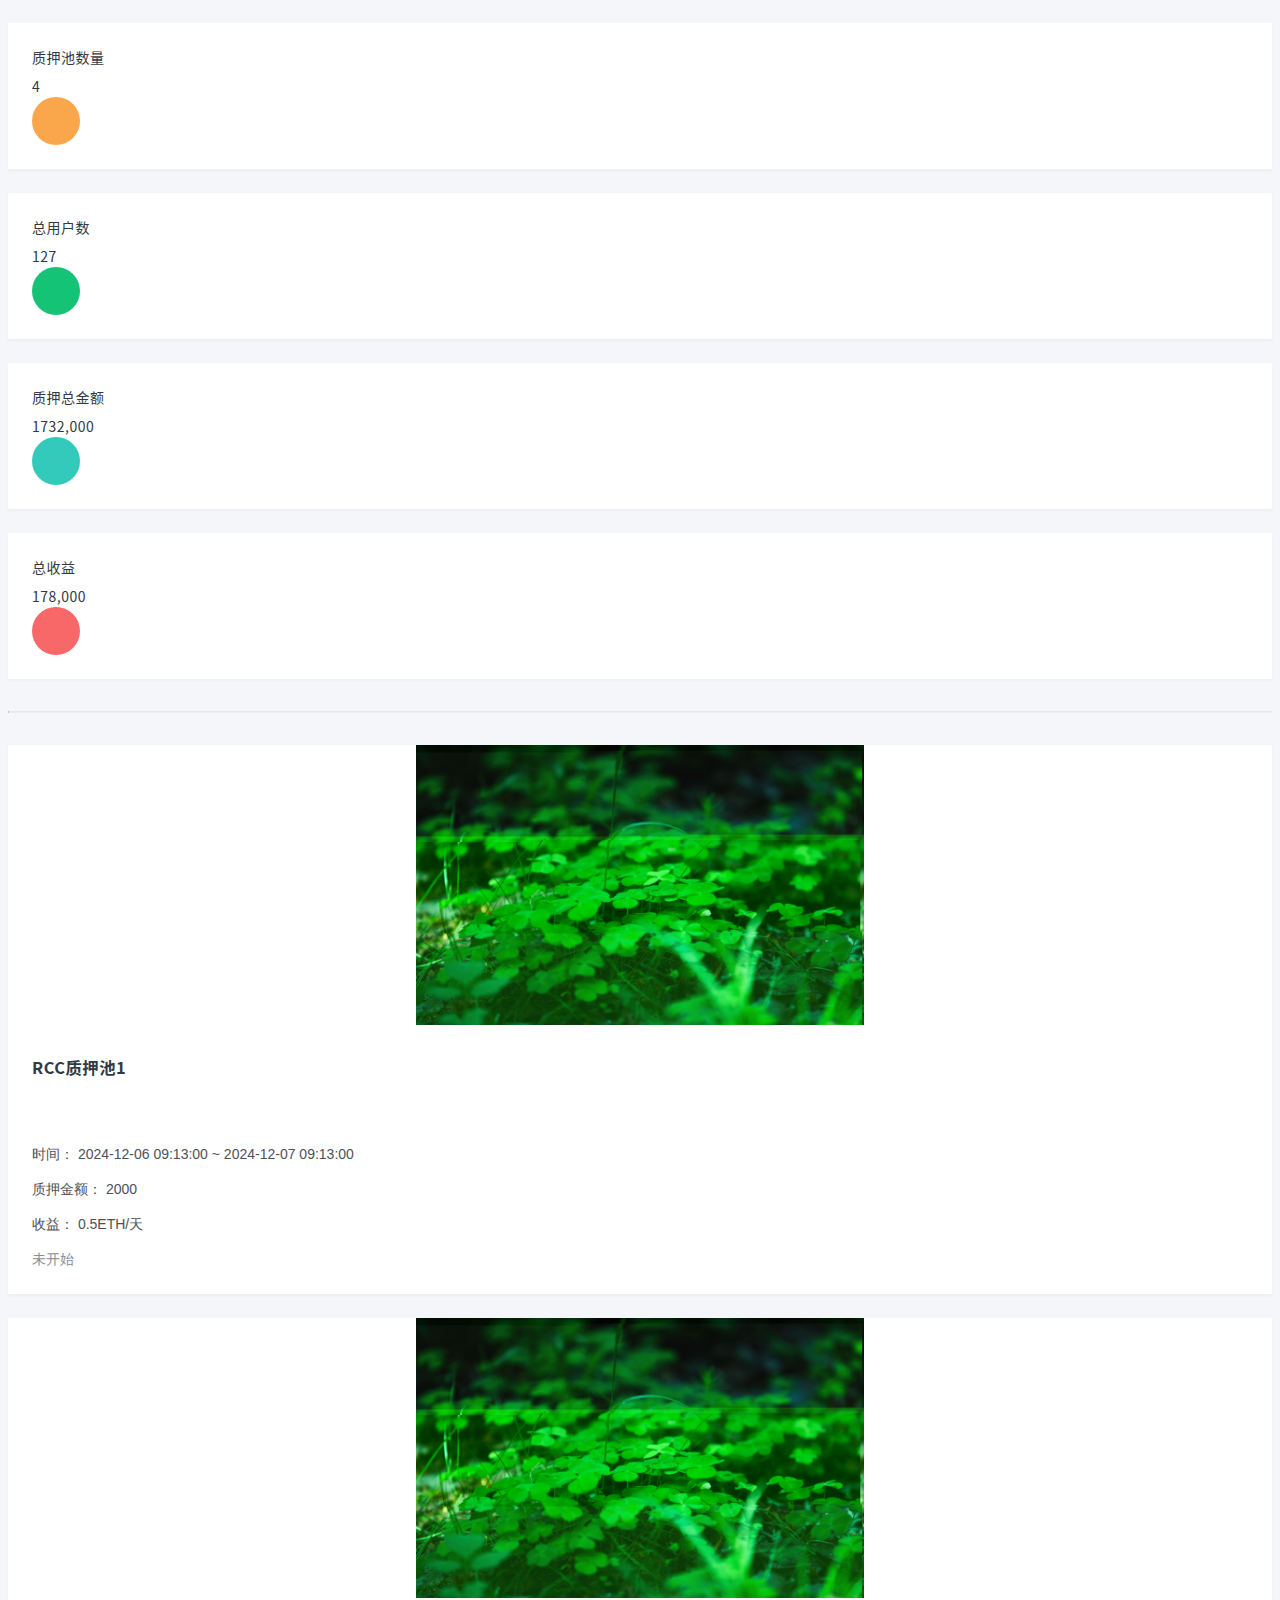
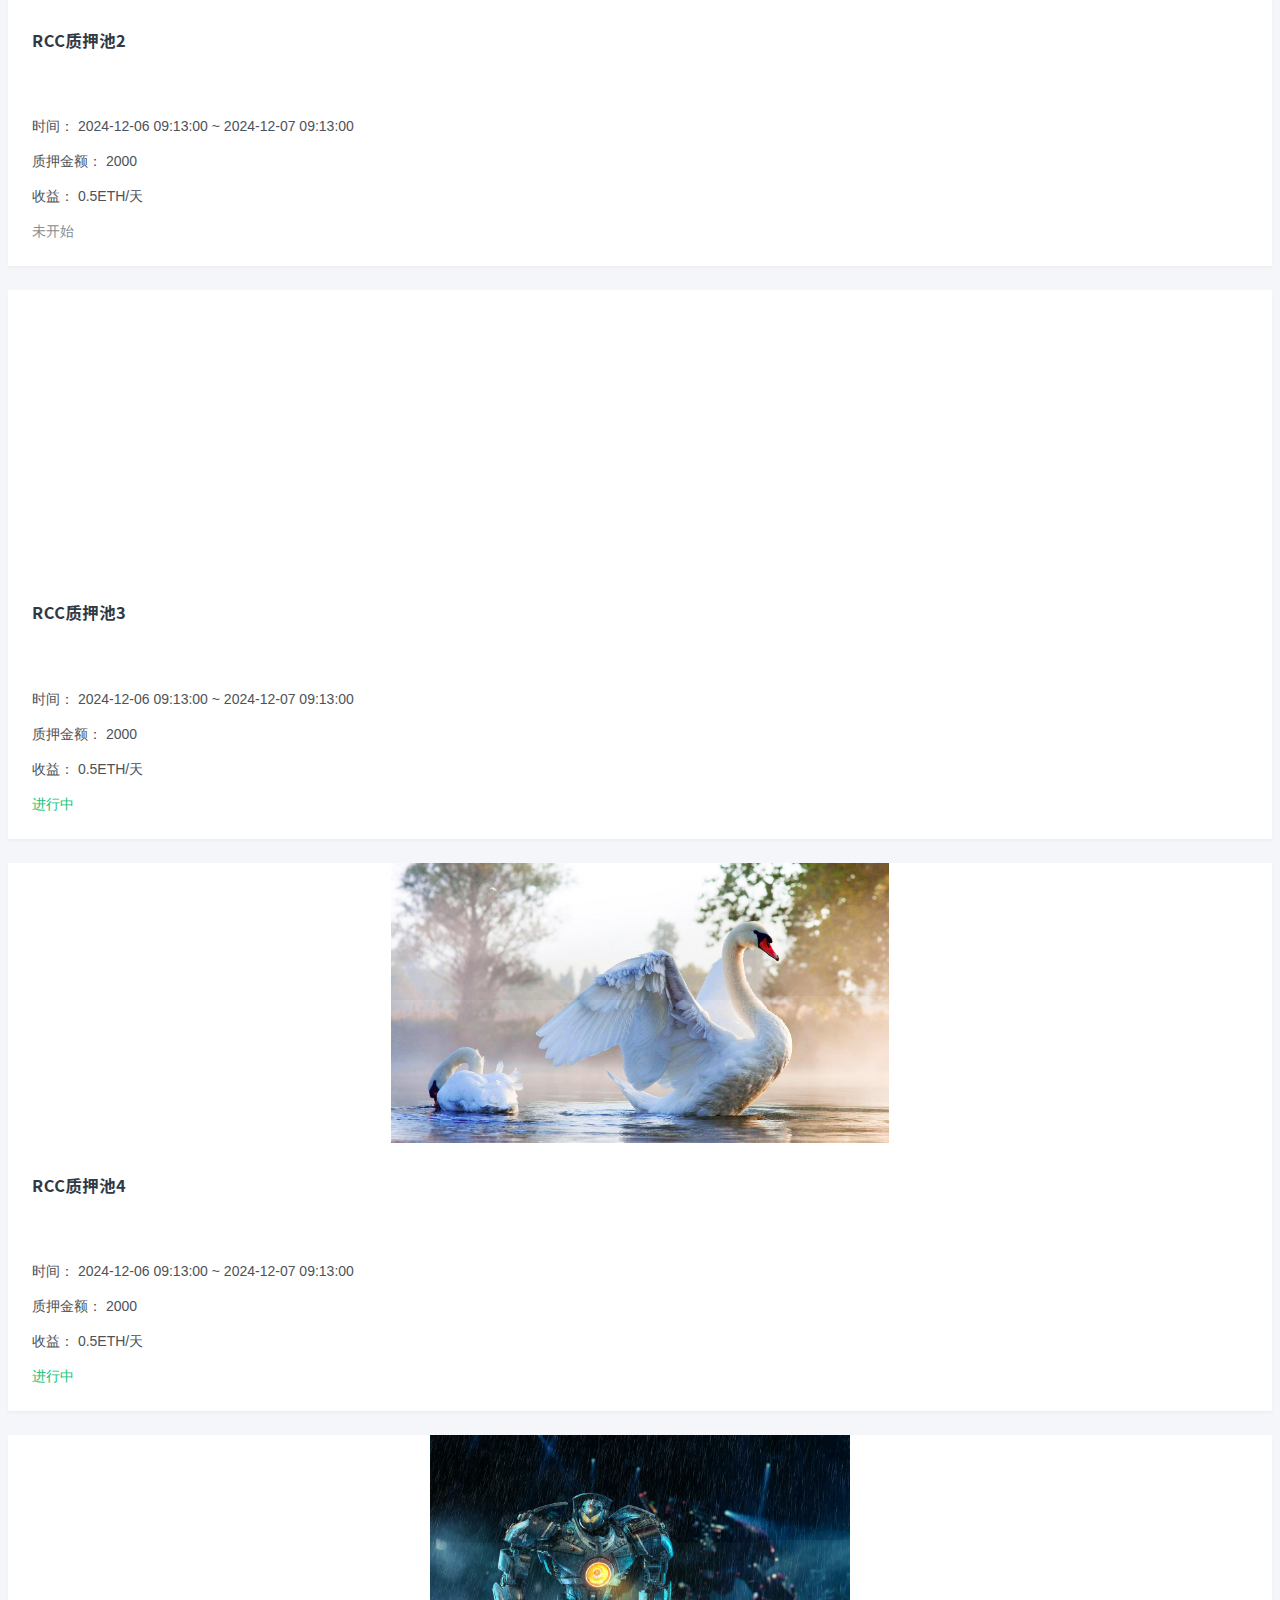
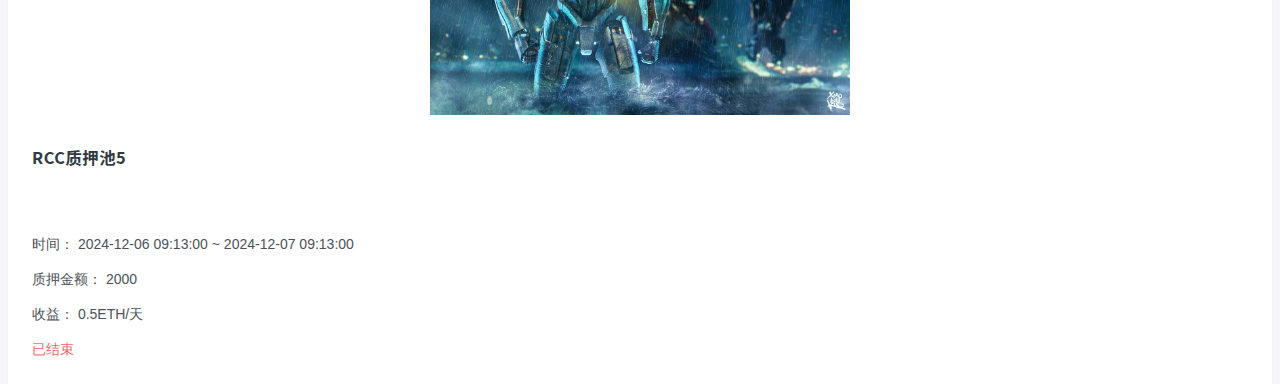
==== web/html/home/home_index.html @ 1d34d0c5 "24-12-06" ====
<!DOCTYPE html>
<html lang="zh">
<head>
<meta charset="utf-8">
<meta name="viewport" content="width=device-width, initial-scale=1, maximum-scale=1, user-scalable=no" />
<title>可用的一些布局(数据统计篇) - 光年(Light Year Admin)后台管理系统模板</title>
<link rel="icon" href="favicon.ico" type="image/ico">
<meta name="keywords" content="LightYear,光年,后台模板,后台管理系统,光年HTML模板">
<meta name="description" content="LightYear是一个基于Bootstrap v3.3.7的后台管理系统的HTML模板。">
<meta name="author" content="yinqi">
<link href="http://lyear.itshubao.com/iframe/css/bootstrap.min.css" rel="stylesheet">
<link href="http://example.itshubao.com/demo/css/materialdesignicons.min.css" rel="stylesheet">
<link href="../../asserts/css/style.min.css" rel="stylesheet">


<style>
  .pool_card{
    height: 100%;
    width: 100%;
  }

  .pool_card img{
    width: 100%;
    height: 280px;
    background-size: cover; /* 确保图片覆盖整个元素 */
    object-fit: contain;
  }

  .pool_card:hover{
    margin-top: -5px;
    background-color: rgb(229, 232, 235);
  }


</style>
</head>
  
<body>
<div class="container-fluid p-t-15">
  
  <!--横条形的统计-->
  <div class="row">
    <div class="col-sm-6 col-md-3">
      <div class="card">
        <div class="card-body clearfix">
          <div class="pull-right">
            <p class="h6 m-t-0">质押池数量</p>
            <p class="h3 m-b-0">4</p>
          </div>
          <div class="pull-left"> <span class="img-avatar img-avatar-48 bg-warning"><i class="mdi mdi-numeric fa-1-5x"></i></span> </div>
        </div>
      </div>
    </div>

    <div class="col-sm-6 col-md-3">
      <div class="card">
        <div class="card-body clearfix">
          <div class="pull-right">
            <p class="h6 m-t-0">总用户数</p>
            <p class="h3 m-b-0">127</p>
          </div>
          <div class="pull-left"> <span class="img-avatar img-avatar-48 bg-success"><i class="mdi mdi-account fa-1-5x"></i></span> </div>
        </div>
      </div>
    </div>

    <div class="col-sm-6 col-md-3">
      <div class="card">
        <div class="card-body clearfix">
          <div class="pull-right">
            <p class="h6 m-t-0">质押总金额</p>
            <p class="h3 m-b-0">1732,000</p>
          </div>
          <div class="pull-left"> <span class="img-avatar img-avatar-48 bg-primary"><i class="mdi mdi-currency-cny fa-1-5x"></i></span> </div>
        </div>
      </div>
    </div>

    
    <div class="col-sm-6 col-md-3">
      <div class="card">
        <div class="card-body clearfix">
          <div class="pull-right">
            <p class="h6 m-t-0">总收益</p>
            <p class="h3 m-b-0">178,000</p>
          </div>
          <div class="pull-left"> <span class="img-avatar img-avatar-48 bg-danger"><i class="mdi mdi-arrow-down-bold fa-1-5x"></i></span> </div>
        </div>
      </div>
    </div>
    
    </div>
  </div>
  

  
  <!--第二种布局的统计-->
  <div class="row" style="display: none;">
  	<div class="col-sm-6 col-md-3">
  	  <div class="card">
  	    <div class="card-body">
  	      <div class="clearfix">
  	        <div class="pull-left">
  	          <h5><b>今日收入</b></h5>
  	          <p class="text-muted">毛利润</p>
  	        </div>
  	        <h3 class="text-info pull-right">$170</h3>
  	      </div>
  	      <div class="progress progress-sm">
  	        <div class="progress-bar bg-info w-75" role="progressbar" aria-valuenow="75" aria-valuemin="0" aria-valuemax="100"></div>
  	      </div>
  	      <div class="clearfix">
  	        <p class="text-muted pull-left m-b-0">上涨</p>
  	        <p class="text-muted pull-right m-b-0">75%</p>
  	      </div>
  	    </div>
  	  </div>
  	</div>
  	<div class="col-sm-6 col-md-3">
  	  <div class="card">
  	    <div class="card-body">
  	      <div class="clearfix">
  	        <div class="pull-left">
  	          <h5><b>总收入</b></h5>
  	          <p class="text-muted">纯利润</p>
  	        </div>
  	        <h3 class="text-success pull-right">$120</h3>
  	      </div>
  	      <div class="progress progress-sm">
  	      	<div class="progress-bar bg-success w-25" role="progressbar" aria-valuenow="25" aria-valuemin="0" aria-valuemax="100"></div>
  	      </div>
  	      <div class="clearfix">
  	        <p class="text-muted pull-left m-b-0">上涨</p>
  	        <p class="text-muted pull-right m-b-0">25%</p>
  	      </div>
  	    </div>
  	  </div>
  	</div>
  	<div class="col-sm-6 col-md-3">
  	  <div class="card">
  	    <div class="card-body">
  	      <div class="clearfix">
  	        <div class="pull-left">
  	          <h5><b>新订单</b></h5>
  	          <p class="text-muted">新订单金额</p>
  	        </div>
  	        <h3 class="text-danger pull-right">15</h3>
  	      </div>
  	      <div class="progress progress-sm">
  	        <div class="progress-bar bg-danger w-50" role="progressbar" aria-valuenow="50" aria-valuemin="0" aria-valuemax="100"></div>
  	      </div>
  	      <div class="clearfix">
  	        <p class="text-muted pull-left m-b-0">上涨</p>
  	        <p class="text-muted pull-right m-b-0">50%</p>
  	      </div>
  	    </div>
  	  </div>
  	</div>
  	<div class="col-sm-6 col-md-3">
  	  <div class="card">
  	    <div class="card-body">
  	      <div class="clearfix">
  	        <div class="pull-left">
  	          <h5><b>新增用户</b></h5>
  	          <p class="text-muted">新用户注册</p>
  	        </div>
  	        <h3 class="text-primary pull-right">12</h3>
  	      </div>
  	      <div class="progress progress-sm">
  	        <div class="progress-bar bg-primary w-25" role="progressbar" aria-valuenow="25" aria-valuemin="0" aria-valuemax="100"></div>
  	      </div>
  	      <div class="clearfix">
  	        <p class="text-muted pull-left m-b-0">上涨</p>
  	        <p class="text-muted pull-right m-b-0">25%</p>
  	      </div>
  	    </div>
  	  </div>
  	</div>
  </div>
  <hr/>
  <!-- 质押池列表-->
  <div class="row">
    <div class="col-sm-6 col-md-3">
      <div class="card pool_card">
        <img src="../../asserts/images/login-bg-2.jpg" class="card-img-top" alt="...">
        <div class="card-body">
          <h3 class="card-title">RCC质押池1</h3>
        </br>
        </br>
          <p class="card-text">  <label>时间： </label>2024-12-06 09:13:00   ~     2024-12-07 09:13:00</p>
          <p class="card-text">  <label>质押金额： </label>2000</p>
          <p class="card-text">  <label>收益： </label>0.5ETH/天</p>
          <span class="text-gray">未开始</span>
        </div>
      </div>
    </div>
    <div class="col-sm-6 col-md-3">
      <div class="card pool_card">
        <img src="../../asserts/images/login-bg-2.jpg" class="card-img-top" alt="...">
        <div class="card-body">
          <h3 class="card-title">RCC质押池2</h3>
        </br>
        </br>
          <p class="card-text">  <label>时间： </label>2024-12-06 09:13:00   ~     2024-12-07 09:13:00</p>
          <p class="card-text">  <label>质押金额： </label>2000</p>
          <p class="card-text">  <label>收益： </label>0.5ETH/天</p>
          <span class="text-gray">未开始</span>
        </div>
      </div>
    </div>
    <div class="col-sm-6 col-md-3">
      <div class="card pool_card">
        <img src="../../asserts/images/login-bg-1.jpg" class="card-img-top" alt="...">
        <div class="card-body">
          <h3 class="card-title">RCC质押池3</h3>
        </br>
        </br>
          <p class="card-text">  <label>时间： </label>2024-12-06 09:13:00   ~     2024-12-07 09:13:00</p>
          <p class="card-text">  <label>质押金额： </label>2000</p>
          <p class="card-text">  <label>收益： </label>0.5ETH/天</p>
          <span class="text-success">进行中</span>
        </div>
      </div>
    </div>
    <div class="col-sm-6 col-md-3">
      <div class="card pool_card">
        <img src="../../asserts/images/login-bg-3.jpg" class="card-img-top" alt="...">
        <div class="card-body">
          <h3 class="card-title">RCC质押池4</h3>
        </br>
        </br>
          <p class="card-text">  <label>时间： </label>2024-12-06 09:13:00   ~     2024-12-07 09:13:00</p>
          <p class="card-text">  <label>质押金额： </label>2000</p>
          <p class="card-text">  <label>收益： </label>0.5ETH/天</p>
          <span class="text-success">进行中</span>
        </div>
      </div>
    </div>

    <div class="col-sm-6 col-md-3">
      <div class="card pool_card">
        <img src="../../asserts/images/login-bg-4.jpg" class="card-img-top" alt="...">
        <div class="card-body">
          <h3 class="card-title">RCC质押池5</h3>
        </br>
        </br>
          <p class="card-text">  <label>时间： </label>2024-12-06 09:13:00   ~     2024-12-07 09:13:00</p>
          <p class="card-text">  <label>质押金额： </label>2000</p>
          <p class="card-text">  <label>收益： </label>0.5ETH/天</p>
          <span class="text-danger">已结束</span>
        </div>
      </div>
    </div>
  </div>

</div>

<script type="text/javascript" src="http://lyear.itshubao.com/iframe/js/jquery.min.js"></script>
<script type="text/javascript" src="http://lyear.itshubao.com/iframe/js/bootstrap.min.js"></script>
</body>
</html>
---- web/asserts/css/style.min.css ----
/** ----------------------------------
 * 光年(Light Year Admin)后台管理系统模板
 * 基于Bootstrap v3.3.7
 * http://www.itshubao.com
 * yinqi<3331653644@qq.com>
 -------------------------------------- */
body {
	font-family: -apple-system, BlinkMacSystemFont, "Segoe UI", Roboto, "Helvetica Neue", Arial, "PingFang SC", "Hiragino Sans GB", "Microsoft YaHei", sans-serif;
	color: #4d5259;
	line-height: 1.5;
	font-size: 14px;
	overflow-x: hidden;
    background-color: #f5f6fa;
}
html,
body {
    height: 100%;
}
a {
    color: #33cabb;
	-webkit-transition: .2s linear;
	transition: .2s linear
}
a:hover,
a:focus {
	color: #4d5259;
	text-decoration: none;
	outline: none
}
a:hover,
a:focus,
a:active {
    text-decoration: none;
}
a,
button,
a:focus,
a:active,
button:focus,
button:active {
    outline: none !important;
}
blockquote {
    font-size: 16px;
}
img {
    max-width: 100%;
}
pre {
    background-color: #f9fafb;
    border: none;
    border-left: 5px solid #ebebeb;
    padding: 12px;
    border-radius: 3px;
    color: #616a78;
}

/** ----------------------------------
 * 示例中用到的样式，可删除
 -------------------------------------- */
.example-box .btn {
    margin-bottom: 10px;
    margin-right: 6px;
}

/** ----------------------------------
 * 重设样式
 -------------------------------------- */

/* 标题 */
h1, h2, h3, h4, h5, h6, .h1, .h2, .h3, .h4, .h5, .h6 {
    font-family: -apple-system, BlinkMacSystemFont, 'Helvetica Neue', 'PingFang SC', 'Microsoft YaHei', 'Source Han Sans SC', 'Noto Sans CJK SC', 'WenQuanYi Micro Hei', sans-serif;
    color: #313944;
    line-height: 1.5;
    letter-spacing: .5px;
}
.h1, .h2, .h3, .h4, .h5, .h6, h1, h2, h3, h4, h5, h6 {
    margin-top: 0;
    margin-bottom: .5rem;
}

/* 导航相关 */
.navbar-toggle {
    background-color: transparent;
    border-color: transparent!important;
}
.navbar-default .navbar-toggle:hover,
.navbar-default .navbar-toggle:focus {
    background-color: transparent;
}
.navbar-default .navbar-toggle .icon-bar {
    background-color: #4d5259;
}
.nav > li > a:focus {
    background-color: transparent;
}
.nav > li > a:hover {
    background-color: rgba(0,0,0,.0085);
}
.nav .open > a,
.nav .open > a:focus,
.nav .open > a:hover {
    background-color: transparent;
    border-color: transparent;
}

/* 下拉 */
.dropdown-menu {
    border-radius: 0;
    border: none;
    /*border: 1px solid rgba(235, 235, 235, 0.4);*/
    -webkit-box-shadow: 0 0 4px rgba(0, 0, 0, 0.075);
    box-shadow: 0 0 4px rgba(0, 0, 0, 0.075);
}
.dropdown-menu > li > a:focus, .dropdown-menu > li > a:hover {
    background-color: #f9fafb;
}
.dropdown-menu .divider {
    background-color: #f1f2f3;
}
.dropdown-menu > li > a {
    padding-top: 8px;
    padding-bottom: 8px;
}
.dropdown-menu > li > a > i {
    margin-right: 10px;
}
.dropdown-menu>.active>a,
.dropdown-menu>.active>a:focus,
.dropdown-menu>.active>a:hover {
    background-color: #33cabb;
}

/* 表格 */
.table-bordered {
    border-color: #eceeef;
}
.table>tbody>tr>td,
.table>tbody>tr>th,
.table>tfoot>tr>td,
.table>tfoot>tr>th,
.table>thead>tr>td,
.table>thead>tr>th {
    /*padding: .75em;*/
    vertical-align: middle;
    padding: 10px;
	line-height: 1.5;
    border-color: #eceeef;
}
.table-striped tbody tr:nth-of-type(odd) {
    background-color: #fafafa;
}
.table-hover > tbody > tr:hover {
  background-color: #f1fbfb;
}
.table-vcenter > thead > tr > th,
.table-vcenter > thead > tr > td,
.table-vcenter > tbody > tr > th,
.table-vcenter > tbody > tr > td,
.table-vcenter > tfoot > tr > th,
.table-vcenter > tfoot > tr > td {
    vertical-align: middle;
}
.table-hover tbody tr {
    -webkit-transition: background-color 0.2s linear;
    transition: background-color 0.2s linear;
}
.table-condensed > tbody > tr > td,
.table-condensed > tbody > tr > th,
.table-condensed > tfoot > tr > td,
.table-condensed > tfoot > tr > th,
.table-condensed > thead > tr > td,
.table-condensed > thead > tr > th {
    padding: .5em;
}

/* 标签 */
.label {
    padding-top: .3em;
    border-radius: 2px;
    font-weight: 300;
}
.label-default {
    background-color: #f5f6f7;
    color: #8b95a5;
}
.label-primary {
    background-color: #33cabb;
}
.label-success {
    background-color: #15c377;
}
.label-info {
    background-color: #48b0f7;
}
.label-warning {
    background-color: #faa64b;
}
.label-danger {
    background-color: #f96868;
}
.label-dark {
    background-color: #465161;
}
.label-secondary {
    background-color: #e4e7ea;
    color: #4d5259;
}
.label-purple {
    background-color: #926dde;
}
.label-pink {
    background-color: #f96197;
}
.label-cyan {
    background-color: #57c7d4;
}
.label-yellow {
    background-color: #fcc525;
}
.label-brown {
    background-color: #8d6658;
}
[class*='label-outline-'] {
    position: relative;
	border: 1px solid #ebebeb;
    color: #4d5259;
    font-size: 12px;
}
[class*='label-outline-']:before {
    content: "";
    margin-right: 5px;
    width: 8px;
    height: 8px;
    display: inline-block;
    -wekit-border-radius: 50%;
    border-radius: 50%;
}
.label-outline-default::before {
    background-color: #f5f6f7;
}
.label-outline-primary::before {
    background-color: #33cabb;
}
.label-outline-success::before {
    background-color: #15c377;
}
.label-outline-info::before {
    background-color: #48b0f7;
}
.label-outline-warning::before {
    background-color: #faa64b;
}
.label-outline-danger::before {
    background-color: #f96868;
}
.label-outline-dark::before {
    background-color: #465161;
}
.label-outline-secondary::before {
    background-color: #e4e7ea;
}
.label-outline-purple::before {
    background-color: #926dde;
}
.label-outline-pink::before {
    background-color: #f96197;
}
.label-outline-cyan::before {
    background-color: #57c7d4;
}
.label-outline-yellow::before {
    background-color: #fcc525;
}
.label-outline-brown::before {
    background-color: #8d6658;
}
/* 淡一些的颜色 */
.label-primary-light {
    background-color: rgba(51, 202, 187, .15);
    color: #33cabb;
}
.label-success-light {
    background-color: rgba(21, 195, 119, .15);
    color: #15c377;
}
.label-info-light {
    background-color: rgba(72,176,247, .15);
    color: #48b0f7;
}
.label-warning-light {
    background-color: rgba(250,166,75, .15);
    color: #faa64b;
}
.label-danger-light {
    background-color: rgba(249,104,104, .15);
    color: #f96868;
}
.label-purple-light {
    background-color: rgba(146,109,222, .15);
    color: #926dde;
}
.label-pink-light {
    background-color: rgba(249,97,151, .15);
    color: #f96197;
}
.label-cyan-light {
    background-color: rgba(87,199,212, .15);
    color: #57c7d4;
}
.label-yellow-light {
    background-color: rgba(252,197,37, .15);
    color: #fcc525;
}
.label-brown-light {
    background-color: rgba(141,102,88, .15);
    color: #8d6658;
}

/* well */
.well {
    border-radius: 2px;
    background-color: #f7f7f7;
    border-color: #f0f0f0;
    -webkit-box-shadow: none;
    box-shadow: none;
}

/* 面板 */
.panel {
    border-color: #f0f0f0;
    -webkit-box-shadow: none;
    box-shadow: none;
    margin-bottom: 30px;
}
.panel a:hover,
.panel a:focus,
.panel a:active {
    color: inherit;
}
.panel-heading {
    -webkit-border-radius: 0px;
    border-radius: 0px;
}
.panel-default>.panel-heading,
.panel-default>.panel-heading+.panel-collapse>.panel-body {
    border-color: #f0f0f0;
}
.panel-primary>.panel-heading {
    background-color: #33cabb;
    border-color: #33cabb;
}
.panel-primary {
    border-color: #33cabb;
}
.panel-primary>.panel-heading+.panel-collapse>.panel-body {
    border-top-color: #33cabb;
}
.panel-primary > .panel-heading .badge {
    color: #33cabb;
}
.panel-success>.panel-heading {
    color: #fff;
    background-color: #15c377;
    border-color: #15c377;
}
.panel-success {
    border-color: #15c377;
}
.panel-success>.panel-heading+.panel-collapse>.panel-body {
    border-top-color: #15c377;
}
.panel-success > .panel-heading .badge {
    background-color: #fff;
    color: #15c377;
}
.panel-info>.panel-heading {
    color: #fff;
    background-color: #48b0f7;
    border-color: #48b0f7;
}
.panel-info {
    border-color: #48b0f7;
}
.panel-info>.panel-heading+.panel-collapse>.panel-body {
    border-top-color: #48b0f7;
}
.panel-info > .panel-heading .badge {
    background-color: #fff;
    color: #48b0f7;
}
.panel-warning>.panel-heading {
    color: #fff;
    background-color: #faa64b;
    border-color: #faa64b;
}
.panel-warning {
    border-color: #faa64b;
}
.panel-warning>.panel-heading+.panel-collapse>.panel-body {
    border-top-color: #faa64b;
}
.panel-warning > .panel-heading .badge {
    background-color: #fff;
    color: #faa64b;
}
.panel-danger>.panel-heading {
    color: #fff;
    background-color: #f96868;
    border-color: #f96868;
}
.panel-danger {
    border-color: #f96868;
}
.panel-danger>.panel-heading+.panel-collapse>.panel-body {
    border-top-color: #f96868;
}
.panel-danger > .panel-heading .badge {
    background-color: #fff;
    color: #f96868;
}
.panel-dark>.panel-heading {
    color: #fff;
    background-color: #465161;
    border-color: #465161;
}
.panel-dark {
    border-color: #465161;
}
.panel-dark>.panel-heading+.panel-collapse>.panel-body {
    border-top-color: #465161;
}
.panel-secondary>.panel-heading {
    background-color: #e4e7ea;
    border-color: #e4e7ea;
}
.panel-secondary {
    border-color: #e4e7ea;
}
.panel-secondary>.panel-heading+.panel-collapse>.panel-body {
    border-top-color: #e4e7ea;
}
.panel-purple>.panel-heading {
    color: #fff;
    background-color: #926dde;
    border-color: #926dde;
}
.panel-purple {
    border-color: #926dde;
}
.panel-purple>.panel-heading+.panel-collapse>.panel-body {
    border-top-color: #926dde;
}
.panel-pink>.panel-heading {
    color: #fff;
    background-color: #f96197;
    border-color: #f96197;
}
.panel-pink {
    border-color: #f96197;
}
.panel-pink>.panel-heading+.panel-collapse>.panel-body {
    border-top-color: #f96197;
}
.panel-cyan>.panel-heading {
    color: #fff;
    background-color: #57c7d4;
    border-color: #57c7d4;
}
.panel-cyan {
    border-color: #57c7d4;
}
.panel-cyan>.panel-heading+.panel-collapse>.panel-body {
    border-top-color: #57c7d4;
}

/* 列表组 */
.list-group-item {
    border-color: #f0f0f0;
}
a.list-group-item:focus,
a.list-group-item:hover,
button.list-group-item:focus,
button.list-group-item:hover {
    background-color: #f9fafb;
}
.list-group-item.active, .list-group-item.active:focus, .list-group-item.active:hover {
    background-color: #33cabb;
    border-color: #33cabb;
}
.list-group-item:first-child {
    border-top-left-radius: 2px;
    border-top-right-radius: 2px;
}
.list-group-item:last-child {
    border-bottom-right-radius: 2px;
    border-bottom-left-radius: 2px;
}

/* 表单 */
.form-control {
    height: 38px;
    border-color: #ebebeb;
    -webkit-border-radius: 2px;
    border-radius: 2px;
    padding: 5px 12px;
    line-height: inherit;
    -webkit-transition: 0.2s linear;
    transition: 0.2s linear;
    -webkit-box-shadow: none;
    box-shadow: none;
}
.form-control:focus {
    border-color: #33cabb;
    outline: 0;
    -webkit-box-shadow: inset 0 1px 1px rgba(0,0,0,.075), 0 0 8px rgba(51, 202, 187, .6);
            box-shadow: inset 0 1px 1px rgba(0,0,0,.075), 0 0 8px rgba(51, 202, 187, .6);
}
.input-group-addon {
    border-color: #ebebeb;
    background-color: #f9fafb;
    -webkit-border-radius: 2px;
    border-radius: 2px;
}
.input-group-lg>.form-control, .input-group-lg>.input-group-addon, .input-group-lg>.input-group-btn>.btn {
    -webkit-border-radius: 2px;
    border-radius: 2px;
}
.input-sm {
    height: 30px;
}
.input-lg {
    height: 46px;
}
.has-success .help-block,
.has-success .control-label,
.has-success .radio,
.has-success .checkbox,
.has-success .radio-inline,
.has-success .checkbox-inline,
.has-success.radio label,
.has-success.checkbox label,
.has-success.radio-inline label,
.has-success.checkbox-inline label {
    color: #15c377;
}
.has-success .form-control {
    border-color: #15c377!important;
    -webkit-box-shadow: inset 0 1px 1px rgba(0, 0, 0, .075)!important;
            box-shadow: inset 0 1px 1px rgba(0, 0, 0, .075)!important;
}
.has-success .form-control:focus {
    border-color: #15c377!important;
    -webkit-box-shadow: inset 0 1px 1px rgba(0, 0, 0, .075), 0 0 8px rgba(21, 195, 119, .6)!important;
            box-shadow: inset 0 1px 1px rgba(0, 0, 0, .075), 0 0 8px rgba(21, 195, 119, .6)!important;
}
.has-success .input-group-addon {
    color: #15c377;
    background-color: #dff0d8;
    border-color: #15c377;
}
.has-success .form-control-feedback {
    color: #15c377;
}
.has-info .help-block,
.has-info .control-label,
.has-info .radio,
.has-info .checkbox,
.has-info .radio-inline,
.has-info .checkbox-inline,
.has-info.radio label,
.has-info.checkbox label,
.has-info.radio-inline label,
.has-info.checkbox-inline label {
    color: #48b0f7;
}
.has-info .form-control {
    border-color: #48b0f7!important;
    -webkit-box-shadow: inset 0 1px 1px rgba(0, 0, 0, .075)!important;
            box-shadow: inset 0 1px 1px rgba(0, 0, 0, .075)!important;
}
.has-info .form-control:focus {
    border-color: #48b0f7!important;
    -webkit-box-shadow: inset 0 1px 1px rgba(0, 0, 0, .075), 0 0 8px rgba(72, 176, 247, .6)!important;
            box-shadow: inset 0 1px 1px rgba(0, 0, 0, .075), 0 0 8px rgba(72, 176, 247, .6)!important;
}
.has-info .input-group-addon {
    color: #48b0f7;
    background-color: #dff0d8;
    border-color: #48b0f7;
}
.has-info .form-control-feedback {
    color: #48b0f7;
}
.has-warning .help-block,
.has-warning .control-label,
.has-warning .radio,
.has-warning .checkbox,
.has-warning .radio-inline,
.has-warning .checkbox-inline,
.has-warning.radio label,
.has-warning.checkbox label,
.has-warning.radio-inline label,
.has-warning.checkbox-inline label {
    color: #faa64b;
}
.has-warning .form-control {
    border-color: #faa64b!important;
    -webkit-box-shadow: inset 0 1px 1px rgba(0, 0, 0, .075)!important;
            box-shadow: inset 0 1px 1px rgba(0, 0, 0, .075)!important;
}
.has-warning .form-control:focus {
    border-color: #faa64b!important;
    -webkit-box-shadow: inset 0 1px 1px rgba(0, 0, 0, .075), 0 0 6px rgba(250, 166, 75, .6)!important;
            box-shadow: inset 0 1px 1px rgba(0, 0, 0, .075), 0 0 6px rgba(250, 166, 75, .6)!important;
}
.has-warning .input-group-addon {
    color: #faa64b;
    background-color: #fcf8e3;
    border-color: #faa64b;
}
.has-warning .form-control-feedback {
    color: #faa64b;
}
.has-error .help-block,
.has-error .control-label,
.has-error .radio,
.has-error .checkbox,
.has-error .radio-inline,
.has-error .checkbox-inline,
.has-error.radio label,
.has-error.checkbox label,
.has-error.radio-inline label,
.has-error.checkbox-inline label {
    color: #f96868;
}
.has-error .form-control {
    border-color: #f96868!important;
    -webkit-box-shadow: inset 0 1px 1px rgba(0, 0, 0, .075)!important;
            box-shadow: inset 0 1px 1px rgba(0, 0, 0, .075)!important;
}
.has-error .form-control:focus {
    border-color: #f96868!important;
    -webkit-box-shadow: inset 0 1px 1px rgba(0, 0, 0, .075), 0 0 6px rgba(249, 104, 104, .6)!important;
            box-shadow: inset 0 1px 1px rgba(0, 0, 0, .075), 0 0 6px rgba(249, 104, 104, .6)!important;
}
.has-error .input-group-addon {
    color: #f96868;
    background-color: #f2dede;
    border-color: #f96868;
}
.has-error .form-control-feedback {
    color: #f96868;
}

/* 复选框 & 单选框 */
.lyear-checkbox,
.lyear-radio {
    display: block;
    position: relative;
    margin-top: 0px;
    margin-bottom: 0px;
    cursor: pointer;
    padding-left: 30px;
    padding-right: 10px;
    font-weight: 400;
    min-height: 18px;
    height: auto!important;
    line-height: 18px!important;
}
input[type=checkbox],
input[type=radio] {
    -webkit-box-sizing: border-box;
    box-sizing: border-box;
    padding: 0;
}
.lyear-checkbox input,
.lyear-radio input {
    position: absolute;;
    /*opacity: 0;*/
    display: none;
}
.lyear-checkbox span::before,
.lyear-radio span::before {
    content: '';
    position: absolute;
    display: inline-block;
    height: 18px;
    width: 18px;
    left: 0;
    top: 0px;
    border: 2px solid #ebebeb;;
    -webkit-transition: all .1s;
    -o-transition: all .1s;
    transition: all .1s;
}
.lyear-checkbox span::after,
.lyear-radio span::after {
    content: '';
    position: absolute;
    display: none;
    width: 5px;
    height: 10px;
    left: 7px;
    top: 3px;
    border: solid #4d5259;
    border-width: 0 2px 2px 0;
    -webkit-transform: rotate(45deg);
    -ms-transform: rotate(45deg);
    transform: rotate(45deg);
}
.lyear-checkbox span,
.lyear-radio span {
    display: inline-block;
}
.lyear-checkbox input:checked~span:after,
.lyear-radio input:checked~span:after {
    display: inline-block;
}
.lyear-checkbox:hover span::before,
.lyear-radio:hover span::before {
    border-color: #ebebeb;
}
.lyear-checkbox.checkbox-grey span::before,
.lyear-checkbox.radio-grey span::before,
.lyear-radio.checkbox-grey span::before,
.lyear-radio.radio-grey span::before {
    background-color: #ebebeb;
    border-color: #ebebeb;
}
.lyear-checkbox input:disabled + span,
.lyear-radio input:disabled + span {
    cursor: not-allowed;
}
.lyear-checkbox input:disabled + span::before,
.lyear-checkbox input:disabled + span::after,
.lyear-radio input:disabled + span::before,
.lyear-radio input:disabled + span::after {
    opacity: .4;
}
/* checkbox */
.checkbox-primary input:checked~span::before {
    background-color: #33cabb;
    border-color: #33cabb;
}
.checkbox-primary input:checked~span::after {
    border-color: #fff;
}
.checkbox-success input:checked~span::before {
    background-color: #15c377;
    border-color: #15c377;
}
.checkbox-success input:checked~span::after {
    border-color: #fff;
}
.checkbox-info input:checked~span::before {
    background-color: #48b0f7;
    border-color: #48b0f7;
}
.checkbox-info input:checked~span::after {
    border-color: #fff;
}
.checkbox-warning input:checked~span::before {
    background-color: #faa64b;
    border-color: #faa64b;
}
.checkbox-warning input:checked~span::after {
    border-color: #fff;
}
.checkbox-danger input:checked~span::before {
    background-color: #f96868;
    border-color: #f96868;
}
.checkbox-danger input:checked~span::after {
    border-color: #fff;
}
.checkbox-dark input:checked~span::before {
    background-color: #465161;
    border-color: #465161;
}
.checkbox-dark input:checked~span::after {
    border-color: #fff;
}
.checkbox-secondary input:checked~span::before {
    background-color: #e4e7ea;
    border-color: #e4e7ea;
}
.checkbox-secondary input:checked~span::after {
    border-color: #fff;
}
.checkbox-purple input:checked~span::before {
    background-color: #926dde;
    border-color: #926dde;
}
.checkbox-purple input:checked~span::after {
    border-color: #fff;
}
.checkbox-pink input:checked~span::before {
    background-color: #f96197;
    border-color: #f96197;
}
.checkbox-pink input:checked~span::after {
    border-color: #fff;
}
.checkbox-cyan input:checked~span::before {
    background-color: #57c7d4;
    border-color: #57c7d4;
}
.checkbox-cyan input:checked~span::after {
    border-color: #fff;
}
.checkbox-yellow input:checked~span::before {
    background-color: #fcc525;
    border-color: #fcc525;
}
.checkbox-yellow input:checked~span::after {
    border-color: #fff;
}
.checkbox-brown input:checked~span::before {
    background-color: #8d6658;
    border-color: #8d6658;
}
.checkbox-brown input:checked~span::after {
    border-color: #fff;
}
/* radio */
.lyear-radio span::before {
    -webkit-border-radius: 50%;
    border-radius: 50%;
}
.lyear-radio span::after {
    border: 0;
    height: 6px;
    left: 6px;
    top: 6px;
    width: 6px;
    background: #4d5259;
    -webkit-border-radius: 100%;
    border-radius: 100%;
}
.radio-primary input:checked~span::before {
    background-color: #33cabb;
    border-color: #33cabb;
}
.radio-primary input:checked~span::after {
    background-color: #fff;
}
.radio-success input:checked~span::before {
    background-color: #15c377;
    border-color: #15c377;
}
.radio-success input:checked~span::after {
    background-color: #fff;
}
.radio-info input:checked~span::before {
    background-color: #48b0f7;
    border-color: #48b0f7;
}
.radio-info input:checked~span::after {
    background-color: #fff;
}
.radio-warning input:checked~span::before {
    background-color: #faa64b;
    border-color: #faa64b;
}
.radio-warning input:checked~span::after {
    background-color: #fff;
}
.radio-danger input:checked~span::before {
    background-color: #f96868;
    border-color: #f96868;
}
.radio-danger input:checked~span::after {
    background-color: #fff;
}
.radio-dark input:checked~span::before {
    background-color: #465161;
    border-color: #465161;
}
.radio-dark input:checked~span::after {
    background-color: #fff;
}
.radio-secondary input:checked~span::before {
    background-color: #e4e7ea;
    border-color: #e4e7ea;
}
.radio-secondary input:checked~span::after {
    background-color: #fff;
}
.radio-purple input:checked~span::before {
    background-color: #926dde;
    border-color: #926dde;
}
.radio-purple input:checked~span::after {
    background-color: #fff;
}
.radio-pink input:checked~span::before {
    background-color: #f96197;
    border-color: #f96197;
}
.radio-pink input:checked~span::after {
    background-color: #fff;
}
.radio-cyan input:checked~span::before {
    background-color: #57c7d4;
    border-color: #57c7d4;
}
.radio-cyan input:checked~span::after {
    background-color: #fff;
}
.radio-yellow input:checked~span::before {
    background-color: #fcc525;
    border-color: #fcc525;
}
.radio-yellow input:checked~span::after {
    background-color: #fff;
}
.radio-brown input:checked~span::before {
    background-color: #8d6658;
    border-color: #8d6658;
}
.radio-brown input:checked~span::after {
    background-color: #fff;
}

.checkbox-inline, .radio-inline {
    display: inline-block;
}
.form-horizontal .lyear-radio.radio-inline,
.form-horizontal .lyear-checkbox.checkbox-inline {
    padding-top: 0px;
    margin-top: 8px;
}
.checkbox-inline+.checkbox-inline,
.radio-inline+.radio-inline {
    margin-left: 0px;
}

/* 开关 */
.lyear-switch {
    display: -webkit-inline-box;
    display: -webkit-inline-flex;
    display: -ms-inline-flexbox;
    display: inline-flex;
    -webkit-box-align: center;
    -webkit-align-items: center;
    -ms-flex-align: center;
    align-items: center;
    margin-bottom: 0;
}
.lyear-switch input {
    height: 0;
    width: 0;
    position: absolute;
    opacity: 0;
}
.lyear-switch span {
	display: inline-block;
	position: relative;
	width: 40px;
	height: 10px;
	-webkit-border-radius: 10px;
	border-radius: 10px;
	background-color: #ebebeb;
	border: 2px solid #ebebeb;
	cursor: pointer;
	-webkit-transition: all .1s ease;
	-o-transition: all .1s ease;
	transition: all .1s ease
}
.lyear-switch span:after {
	content: '';
	height: 20px;
	width: 20px;
	-webkit-border-radius: 50%;
	border-radius: 50%;
	position: absolute;
	left: 1px;
	top: -7px;
	color: #aaa;
	-webkit-transition: all .1s ease;
	-o-transition: all .1s ease;
	transition: all .1s ease;
	text-align: center;
	font-size: 13px;
	background-color: #fff;
	-webkit-box-shadow: rgba(0,0,0,.12) 0 1px 6px,rgba(0,0,0,.12) 0 1px 4px;
	box-shadow: rgba(0,0,0,.12) 0 1px 6px,rgba(0,0,0,.12) 0 1px 4px
}
.lyear-switch input:checked~span:after {
	left: -webkit-calc(100% - 20px);
	left: calc(100% - 20px);
}
.switch-primary input:checked~span:after {
	background-color: #33cabb
}
.switch-success input:checked~span:after {
	background-color: #15c377
}
.switch-info input:checked~span:after {
	background-color: #48b0f7
}
.switch-warning input:checked~span:after {
	background-color: #faa64b
}
.switch-danger input:checked~span:after {
	background-color: #f96868
}
.switch-secondary input:checked~span:after {
	background-color: #868e96
}
.switch-dark input:checked~span:after {
	background-color: #465161
}
.switch-purple input:checked~span:after {
	background-color: #926dde
}
.switch-pink input:checked~span:after {
	background-color: #f96197
}
.switch-cyan input:checked~span:after {
	background-color: #57c7d4
}
.switch-yellow input:checked~span:after {
	background-color: #fcc525
}
.switch-brown input:checked~span:after {
	background-color: #8d6658
}

.lyear-switch.switch-solid span,
.lyear-switch.switch-light span,
.lyear-switch.switch-outline span {
    height: 20px;
}
.lyear-switch.switch-solid span:after,
.lyear-switch.switch-light span:after,
.lyear-switch.switch-outline span:after {
    top: -2px;
}
.lyear-switch.switch-outline span {
	background-color: #fff
}
.switch-solid.switch-primary input:checked~span {
	background-color: #33cabb;
	border-color: #33cabb
}
.switch-solid.switch-primary input:checked~span:after {
	background-color: #fff;
	color: #33cabb
}
.switch-solid.switch-success input:checked~span {
	background-color: #15c377;
	border-color: #15c377
}
.switch-solid.switch-success input:checked~span:after {
	background-color: #fff;
	color: #15c377
}
.switch-solid.switch-info input:checked~span {
	background-color: #48b0f7;
	border-color: #48b0f7
}
.switch-solid.switch-info input:checked~span:after {
	background-color: #fff;
	color: #48b0f7
}
.switch-solid.switch-warning input:checked~span {
	background-color: #faa64b;
	border-color: #faa64b
}
.switch-solid.switch-warning input:checked~span:after {
	background-color: #fff;
	color: #faa64b
}
.switch-solid.switch-danger input:checked~span {
	background-color: #f96868;
	border-color: #f96868
}
.switch-solid.switch-danger input:checked~span:after {
	background-color: #fff;
	color: #f96868
}
.switch-solid.switch-secondary input:checked~span {
	background-color: #868e96;
	border-color: #868e96
}
.switch-solid.switch-secondary input:checked~span:after {
	background-color: #fff;
	color: #868e96
}
.switch-solid.switch-dark input:checked~span {
	background-color: #465161;
	border-color: #465161
}
.switch-solid.switch-dark input:checked~span:after {
	background-color: #fff;
	color: #465161
}
.switch-solid.switch-purple input:checked~span {
	background-color: #926dde;
	border-color: #926dde
}
.switch-solid.switch-purple input:checked~span:after {
	background-color: #fff;
	color: #926dde
}
.switch-solid.switch-pink input:checked~span {
	background-color: #f96197;
	border-color: #f96197
}
.switch-solid.switch-pink input:checked~span:after {
	background-color: #fff;
	color: #f96197
}
.switch-solid.switch-cyan input:checked~span {
	background-color: #57c7d4;
	border-color: #57c7d4
}
.switch-solid.switch-cyan input:checked~span:after {
	background-color: #fff;
	color: #57c7d4
}
.switch-solid.switch-yellow input:checked~span {
	background-color: #fcc525;
	border-color: #fcc525
}
.switch-solid.switch-yellow input:checked~span:after {
	background-color: #fff;
	color: #fcc525
}
.switch-solid.switch-brown input:checked~span {
	background-color: #8d6658;
	border-color: #8d6658
}
.switch-solid.switch-brown input:checked~span:after {
	background-color: #fff;
	color: #8d6658
}

/* 模态框 */
.modal-header {
    border-bottom-color: #f1f2f3;
}
.modal-footer {
    border-top-color: #f1f2f3;
}
.modal-content {
    -webkit-border-radius: 3px;
    border-radius: 3px;
    border: none;
    -webkit-box-shadow: none;
    box-shadow: none;
}

/* 标签页 */
.nav-tabs {
    border-bottom-color: #ebebeb;
    margin-bottom: 1rem;
}
.nav-tabs > li > a {
    margin-right: 0px;
    border: none;
    border-bottom: 1px solid transparent;
    border-radius: 0;
    color: #8b95a5;
    -webkit-transition: 0.5s;
    transition: 0.5s;
}
.nav-tabs > li.active > a,
.nav-tabs > li.active > a:focus,
.nav-tabs > li.active > a:hover {
    color: #4d5259;
    border: none;
    background-color: transparent;
    border-bottom: 1px solid #33cabb;
}
.nav-tabs.nav > li > a:hover,
.nav-tabs.nav > li > a:focus {
    text-decoration: none;
    background-color: transparent;
    border-bottom-color: #33cabb;
}
.nav-tabs.nav-justified>.active>a,
.nav-tabs.nav-justified>.active>a:focus,
.nav-tabs.nav-justified>.active>a:hover {
    color: #4d5259;
    border: none;
    border-bottom: 1px solid #33cabb;
}
@media (min-width: 768px) {
    .nav-tabs.nav-justified>li>a {
        border-bottom-color: #ebebeb;
        -webkit-border-radius: 0px;
        border-radius: 0px;
    }
}

/* 进度条 */
.progress {
    height: 12px;
    -webkit-border-radius: 2px;
    -moz-border-radius: 2px;
    -ms-border-radius: 2px;
    -o-border-radius: 2px;
    border-radius: 2px;
    margin-bottom: 8px;
    background-color: #f5f6f7;
    -webkit-box-shadow: none;
    box-shadow: none;
}
.progress-bar {
    font-size: 10px;
    line-height: 12px;
    background-color: #33cabb;
    -webkit-box-shadow: none;
          box-shadow: none;
}
.progress-bar-success {
  background-color: #15c377;
}
.progress-bar-info {
  background-color: #48b0f7;
}
.progress-bar-warning {
  background-color: #faa64b;
}
.progress-bar-danger {
  background-color: #f96868;
}
.progress-bar-secondary {
  background-color: #e4e7ea;
}
.progress-bar-pink {
  background-color: #f96197;
}
.progress-bar-purple {
  background-color: #926dde;
}
.progress-bar-brown {
  background-color: #8d6658;
}
.progress-bar-cyan {
  background-color: #57c7d4;
}
.progress-bar-yellow {
  background-color: #fcc525;
}
.progress-bar-gray {
  background-color: #868e96;
}
.progress-bar-dark {
  background-color: #465161;
}
.progress-sm {
    height: 8px;
}
.progress-lg {
    height: 16px;
}

/* 弹出框 */
.popover {
    border-color: #ebebeb;
    -webkit-border-radius: 2px;
    border-radius: 2px;
    -webkit-box-shadow: none;
    box-shadow: none;
    padding: 0px;
}
.popover-title {
    background-color: #fcfdfe;
    padding-top: 10px;
    padding-bottom: 10px;
    color: #616a78;
    border-bottom-color: #f1f2f3;
}
.popover.top>.arrow {
    border-top-color: #ebebeb;
}
.popover.right>.arrow {
    border-right-color: #ebebeb;
}
.popover.bottom>.arrow {
    border-bottom-color: #ebebeb;
}
.popover.left>.arrow {
    border-left-color: #ebebeb;
}

/* 警告框 */
.alert {
    -webkit-border-radius: 2px;
    border-radius: 2px;
}
.alert .alert-link:hover {
    text-decoration: underline;
}

/* 分页 */
.pagination > li > a,
.pagination > li > span {
    padding: 0px 8px;
    margin: 0 3px;
    color: #6c757d;
    border-color: #dee2e6;
    line-height: 29px;
    min-width: 31px;
    text-align: center;
    -webkit-border-radius: 2px;
    border-radius: 2px;
}
.pagination-sm > li > a,
.pagination-sm > li > span {
    padding: 0;
    min-width: 26px;
    line-height: 24px;
}
.pagination-lg > li > a,
.pagination-lg > li > span {
    padding: 0;
    min-width: 37px;
    line-height: 35px;
}
.pagination > li > a:hover,
.pagination > li > a:focus
.pagination > li > span:hover,
.pagination > li > span:focus {
    background-color: #f9fafb;
    color: #4d5259;
}
.pagination > li:first-child a,
.pagination > li:first-child span {
    -webkit-border-radius: 2px;
    border-radius: 2px;
}
.pagination > li:last-child a,
.pagination > li:last-child span {
    border-top-right-radius: 2px;
    border-bottom-right-radius: 2px;
}
.pagination > .active > a,
.pagination > .active > a:focus,
.pagination > .active > a:hover,
.pagination > .active > span,
.pagination > .active > span:focus,
.pagination > .active > span:hover {
    background-color: #33cabb;
    border-color: #33cabb;
}
.pagination > .disabled > a,
.pagination > .disabled > a:focus,
.pagination > .disabled > a:hover,
.pagination > .disabled > span,
.pagination > .disabled > span:focus,
.pagination > .disabled > span:hover {
    color: #6c757d;
    opacity: 0.6;
}
.pagination.no-border > li a,
.pagination.no-border > li span {
    border: none;
}
.pagination-circle > li a,
.pagination-circle > li span {
    -webkit-border-radius: 50% !important;
    border-radius: 50% !important;
}
.pagination.no-gutters > li a,
.pagination.no-gutters > li span {
    margin: 0;
    margin-left: -1px;
    -webkit-border-radius: 0 !important;
    border-radius: 0 !important;
}

.pager li > a,
.pager li > span {
    -webkit-border-radius: 2px;
    border-radius: 2px;
    background-color: #fcfdfe;
    border-color: #ebebeb;
    color: #8b95a5;
}
.pager li > a:hover,
.pager li > a:focus{
    background-color: #f9fafb;
    color: #4d5259
}
.pager li > a:active,
.pager li > a.active {
    background-color: #f9fafb;
    color: #4d5259
}
.pager .disabled > a,
.pager .disabled > a:focus,
.pager .disabled > a:hover,
.pager .disabled > span {
    opacity: .6;
    background-color: #fcfdfe;
}

/* 按钮 */
.btn-w-xs {
	width: 80px
}
.btn-w-sm {
	width: 100px
}
.btn-w-md {
	width: 120px
}
.btn-w-lg {
	width: 145px
}
.btn-w-xl {
	width: 180px
}
.btn {
	color: #8b95a5;
    padding: 8px 12px;
	letter-spacing: 1px;
	border-radius: 2px;
	background-color: #fff;
	outline: none !important;
	-webkit-transition: 0.15s linear;
	transition: 0.15s linear
}
.btn:focus,
.btn.focus,
.btn:active,
.btn.active {
	-webkit-box-shadow: none !important;
	box-shadow: none !important
}
.btn-default {
	background-color: #fcfdfe;
	border-color: #ebebeb;
	color: #8b95a5
}
.btn-default:hover {
	background-color: #f9fafb;
	border-color: #ebebeb;
	color: #4d5259
}
.btn-default:focus,
.btn-default.focus,
.btn-default:active,
.btn-default.active,
.show>.btn-default.dropdown-toggle,
.open>.btn-default.dropdown-toggle {
	background-color: #f9fafb!important;
    border-color: #ebebeb!important;
	color: #4d5259
}
.btn-default:not([disabled]):not(.disabled).active,
.btn-default:not([disabled]):not(.disabled):active,
.show>.btn-default.dropdown-toggle {
	background-color: #f9fafb!important;
	border-color: #ebebeb!important;
	color: #4d5259;
	-webkit-box-shadow: none;
	box-shadow: none
}
.btn-default.disabled,
.btn-default:disabled {
	background-color: #fcfdfe;
	border-color: #ebebeb;
	opacity: 0.5
}
.btn-primary {
	background-color: #33cabb;
	border-color: #33cabb;
	color: #fff!important;
}
.btn-primary:hover {
	background-color: #52d3c7;
	border-color: #52d3c7;
}
.btn-primary:focus,
.btn-primary.focus,
.btn-primary.active,
.btn-primary:active,
.open>.dropdown-toggle.btn-primary {
	background-color: #52d3c7!important;
	border-color: #52d3c7!important;
}
.btn-primary.disabled,
.btn-primary:disabled {
	background-color: #33cabb;
	border-color: #33cabb;
	opacity: 0.5
}
.btn-primary:not([disabled]):not(.disabled).active,
.btn-primary:not([disabled]):not(.disabled):active,
.show>.btn-primary.dropdown-toggle {
	background-color: #2ba99d!important;
	border-color: #2ba99d!important;
	-webkit-box-shadow: none;
	box-shadow: none
}
.btn-primary.disabled.focus,
.btn-primary.disabled:focus,
.btn-primary.disabled:hover,
.btn-primary[disabled].focus,
.btn-primary[disabled]:focus,
.btn-primary[disabled]:hover,
fieldset[disabled] .btn-primary.focus,
fieldset[disabled] .btn-primary:focus,
fieldset[disabled] .btn-primary:hover {
    background-color: #26BBA8;
    border-color: #26BBA8;
}
.btn-success {
	background-color: #15c377;
	border-color: #15c377;
	color: #fff!important;
}
.btn-success:hover {
	background-color: #16d17f;
	border-color: #16d17f;
}
.btn-success:focus,
.btn-success.focus,
.btn-success.active,
.btn-success:active,
.open>.dropdown-toggle.btn-success {
	background-color: #16d17f!important;
	border-color: #16d17f!important;
}
.btn-success.disabled,.btn-success:disabled {
	background-color: #15c377;
	border-color: #15c377;
	opacity: 0.5
}
.btn-success:not([disabled]):not(.disabled).active,
.btn-success:not([disabled]):not(.disabled):active,
.show>.btn-success.dropdown-toggle {
	background-color: #14b56f!important;
	border-color: #14b56f!important;
	-webkit-box-shadow: none;
	box-shadow: none
}
.btn-success.disabled.focus,
.btn-success.disabled:focus,
.btn-success.disabled:hover,
.btn-success[disabled].focus,
.btn-success[disabled]:focus,
.btn-success[disabled]:hover,
fieldset[disabled] .btn-success.focus,
fieldset[disabled] .btn-success:focus,
fieldset[disabled] .btn-success:hover {
    background-color: #0FB25F;
    border-color: #0FB25F;
}
.btn-info {
	background-color: #48b0f7;
	border-color: #48b0f7;
	color: #fff!important;
}
.btn-info:hover {
	background-color: #65bdf8;
	border-color: #65bdf8;
}
.btn-info:focus,
.btn-info.focus,
.btn-info.active,
.btn-info:active,
.open>.dropdown-toggle.btn-info {
	background-color: #65bdf8!important;
	border-color: #65bdf8!important;
}
.btn-info.disabled,
.btn-info:disabled {
	background-color: #48b0f7;
	border-color: #48b0f7;
	opacity: 0.5
}
.btn-info:not([disabled]):not(.disabled).active,
.btn-info:not([disabled]):not(.disabled):active,
.show>.btn-info.dropdown-toggle {
	background-color: #2ba3f6!important;
	border-color: #2ba3f6!important;
	-webkit-box-shadow: none;
	box-shadow: none
}
.btn-info.disabled.focus,
.btn-info.disabled:focus,
.btn-info.disabled:hover,
.btn-info[disabled].focus,
.btn-info[disabled]:focus,
.btn-info[disabled]:hover,
fieldset[disabled] .btn-info.focus,
fieldset[disabled] .btn-info:focus,
fieldset[disabled] .btn-info:hover {
    background-color: #379BF5;
    border-color: #379BF5;
}
.btn-warning {
	background-color: #faa64b;
	border-color: #faa64b;
	color: #fff!important;
}
.btn-warning:hover {
	background-color: #fbb264;
	border-color: #fbb264;
}
.btn-warning:focus,
.btn-warning.focus,
.btn-warning.active,
.btn-warning:active,
.open>.dropdown-toggle.btn-warning {
	background-color: #fbb264!important;
	border-color: #fbb264!important;
}
.btn-warning.disabled,.btn-warning:disabled {
	background-color: #faa64b;
	border-color: #faa64b;
	opacity: 0.5
}
.btn-warning:not([disabled]):not(.disabled).active,
.btn-warning:not([disabled]):not(.disabled):active,
.show>.btn-warning.dropdown-toggle {
	background-color: #f99a32!important;
	border-color: #f99a32!important;
	-webkit-box-shadow: none;
	box-shadow: none
}
.btn-warning.disabled.focus,
.btn-warning.disabled:focus,
.btn-warning.disabled:hover,
.btn-warning[disabled].focus,
.btn-warning[disabled]:focus,
.btn-warning[disabled]:hover,
fieldset[disabled] .btn-warning.focus,
fieldset[disabled] .btn-warning:focus,
fieldset[disabled] .btn-warning:hover {
    background-color: #F89038;
    border-color: #F89038;
}
.btn-danger {
	background-color: #f96868;
	border-color: #f96868;
	color: #fff!important;
}
.btn-danger:hover {
	background-color: #fa8181;
	border-color: #fa8181;
}
.btn-danger:focus,
.btn-danger.focus,
.btn-danger.active,
.btn-danger:active,
.open>.dropdown-toggle.btn-danger {
	background-color: #fa8181!important;
	border-color: #fa8181!important;
}
.btn-danger.disabled,
.btn-danger:disabled {
	background-color: #f96868;
	border-color: #f96868;
	opacity: 0.5
}
.btn-danger:not([disabled]):not(.disabled).active,
.btn-danger:not([disabled]):not(.disabled):active,
.show>.btn-danger.dropdown-toggle {
	background-color: #f84f4f!important;
	border-color: #f84f4f!important;
	-webkit-box-shadow: none;
	box-shadow: none
}
.btn-danger.disabled.focus,
.btn-danger.disabled:focus,
.btn-danger.disabled:hover,
.btn-danger[disabled].focus,
.btn-danger[disabled]:focus,
.btn-danger[disabled]:hover,
fieldset[disabled] .btn-danger.focus,
fieldset[disabled] .btn-danger:focus,
fieldset[disabled] .btn-danger:hover {
    background-color: #F75252;
    border-color: #F75252;
}
.btn-secondary {
	color: #4d5259 !important;
	background-color: #e4e7ea;
	border-color: #e4e7ea;
}
.btn-secondary:hover {
	background-color: #edeff1;
	border-color: #edeff1;
}
.btn-secondary:focus,
.btn-secondary.focus,
.btn-secondary.active,
.btn-secondary:active,
.open>.dropdown-toggle.btn-secondary {
	background-color: #edeff1!important;
	border-color: #edeff1!important;
}
.btn-secondary.disabled,
.btn-secondary:disabled {
	background-color: #e4e7ea;
	border-color: #e4e7ea;
	opacity: 0.5
}
.btn-secondary:not([disabled]):not(.disabled).active,
.btn-secondary:not([disabled]):not(.disabled):active,
.show>.btn-secondary.dropdown-toggle {
	background-color: #dbdfe3!important;
	border-color: #dbdfe3!important;
	-webkit-box-shadow: none;
	box-shadow: none
}
.btn-secondary.disabled.focus,
.btn-secondary.disabled:focus,
.btn-secondary.disabled:hover,
.btn-secondary[disabled].focus,
.btn-secondary[disabled]:focus,
.btn-secondary[disabled]:hover,
fieldset[disabled] .btn-secondary.focus,
fieldset[disabled] .btn-secondary:focus,
fieldset[disabled] .btn-secondary:hover {
    background-color: #DBDFE3;
    border-color: #DBDFE3;
}
.btn-link {
	color: #48b0f7;
    background-color: transparent;
    border-color: transparent;
}
.btn-link:hover,
.btn-link:focus {
	text-decoration: none;
	color: #e4e7ea
}
.btn-purple {
	background-color: #926dde;
	border-color: #926dde;
	color: #fff!important;
}
.btn-purple:hover {
	background-color: #a282e3;
	border-color: #a282e3;
}
.btn-purple:focus,
.btn-purple.focus,
.btn-purple.active,
.btn-purple:active,
.open>.dropdown-toggle.btn-purple {
	background-color: #a282e3!important;
	border-color: #a282e3!important;
}
.btn-purple.disabled,
.btn-purple:disabled {
	background-color: #926dde;
	border-color: #926dde;
	opacity: 0.5
}
.btn-purple:not([disabled]):not(.disabled).active,
.btn-purple:not([disabled]):not(.disabled):active,
.show>.btn-purple.dropdown-toggle {
	background-color: #8258d9!important;
	border-color: #8258d9!important;
	-webkit-box-shadow: none;
	box-shadow: none
}
.btn-purple.disabled.focus,
.btn-purple.disabled:focus,
.btn-purple.disabled:hover,
.btn-purple[disabled].focus,
.btn-purple[disabled]:focus,
.btn-purple[disabled]:hover,
fieldset[disabled] .btn-purple.focus,
fieldset[disabled] .btn-purple:focus,
fieldset[disabled] .btn-purple:hover {
    background-color: #7A56D4;
    border-color: #7A56D4;
}
.btn-pink {
	background-color: #f96197;
	border-color: #f96197;
	color: #fff!important;
}
.btn-pink:hover {
	background-color: #fa75a4;
	border-color: #fa75a4;
}
.btn-pink:focus,
.btn-pink.focus,
.btn-pink.active,
.btn-pink:active,
.open>.dropdown-toggle.btn-pink {
	background-color: #fa75a4!important;
	border-color: #fa75a4!important;
}
.btn-pink.disabled,
.btn-pink:disabled {
	background-color: #f96197;
	border-color: #f96197;
	opacity: 0.5
}
.btn-pink:not([disabled]):not(.disabled).active,
.btn-pink:not([disabled]):not(.disabled):active,
.show>.btn-pink.dropdown-toggle {
	background-color: #f84d8a!important;
	border-color: #f84d8a!important;
	-webkit-box-shadow: none;
	box-shadow: none
}
.btn-pink.disabled.focus,
.btn-pink.disabled:focus,
.btn-pink.disabled:hover,
.btn-pink[disabled].focus,
.btn-pink[disabled]:focus,
.btn-pink[disabled]:hover,
fieldset[disabled] .btn-pink.focus,
fieldset[disabled] .btn-pink:focus,
fieldset[disabled] .btn-pink:hover {
    background-color: #F74B80;
    border-color: #F74B80;
}
.btn-cyan {
	background-color: #57c7d4;
	border-color: #57c7d4;
	color: #fff!important;
}
.btn-cyan:hover {
	background-color: #77d2dc;
	border-color: #77d2dc;
}
.btn-cyan:focus,
.btn-cyan.focus,
.btn-cyan.active,
.btn-cyan:active,
.open>.dropdown-toggle.btn-cyan {
	background-color: #77d2dc!important;
	border-color: #77d2dc!important;
}
.btn-cyan.disabled,
.btn-cyan:disabled {
	background-color: #57c7d4;
	border-color: #57c7d4;
	opacity: 0.5
}
.btn-cyan:not([disabled]):not(.disabled).active,
.btn-cyan:not([disabled]):not(.disabled):active,
.show>.btn-cyan.dropdown-toggle {
	background-color: #37bccc!important;
	border-color: #37bccc!important;
	-webkit-box-shadow: none;
	box-shadow: none
}
.btn-cyan.disabled.focus,
.btn-cyan.disabled:focus,
.btn-cyan.disabled:hover,
.btn-cyan[disabled].focus,
.btn-cyan[disabled]:focus,
.btn-cyan[disabled]:hover,
fieldset[disabled] .btn-cyan.focus,
fieldset[disabled] .btn-cyan:focus,
fieldset[disabled] .btn-cyan:hover {
    background-color: #42B7C7;
    border-color: #42B7C7;
}
.btn-yellow {
	background-color: #fcc525;
	border-color: #fcc525;
	color: #fff!important;
}
.btn-yellow:hover {
	background-color: #fdd04d;
	border-color: #fdd04d;
}
.btn-yellow:focus,
.btn-yellow.focus,
.btn-yellow.active,
.btn-yellow:active,
.open>.dropdown-toggle.btn-yellow {
	background-color: #fdd04d!important;
	border-color: #fdd04d!important;
}
.btn-yellow.disabled,
.btn-yellow:disabled {
	background-color: #fcc525;
	border-color: #fcc525;
	opacity: 0.5
}
.btn-yellow:not([disabled]):not(.disabled).active,
.btn-yellow:not([disabled]):not(.disabled):active,
.show>.btn-yellow.dropdown-toggle {
	background-color: #f5b703!important;
	border-color: #f5b703!important;
	-webkit-box-shadow: none;
	box-shadow: none
}
.btn-yellow.disabled.focus,
.btn-yellow.disabled:focus,
.btn-yellow.disabled:hover,
.btn-yellow[disabled].focus,
.btn-yellow[disabled]:focus,
.btn-yellow[disabled]:hover,
fieldset[disabled] .btn-yellow.focus,
fieldset[disabled] .btn-yellow:focus,
fieldset[disabled] .btn-yellow:hover {
    background-color: #FCB41B;
    border-color: #FCB41B;
}
.btn-brown {
	background-color: #8d6658;
	border-color: #8d6658;
	color: #fff!important;
}
.btn-brown:hover {
	background-color: #9d7162;
	border-color: #9d7162;
}
.btn-brown:focus,
.btn-brown.focus,
.btn-brown.active,
.btn-brown:active,
.open>.dropdown-toggle.btn-brown {
	background-color: #8d6658!important;
	border-color: #8d6658!important;
}
.btn-brown.disabled,
.btn-brown:disabled {
	background-color: #8d6658;
	border-color: #8d6658;
	opacity: 0.5
}
.btn-brown:not([disabled]):not(.disabled).active,
.btn-brown:not([disabled]):not(.disabled):active,
.show>.btn-brown.dropdown-toggle {
	background-color: #7d5b4e!important;
	border-color: #7d5b4e!important;
	-webkit-box-shadow: none;
	box-shadow: none
}
.btn-brown.disabled.focus,
.btn-brown.disabled:focus,
.btn-brown.disabled:hover,
.btn-brown[disabled].focus,
.btn-brown[disabled]:focus,
.btn-brown[disabled]:hover,
fieldset[disabled] .btn-brown.focus,
fieldset[disabled] .btn-brown:focus,
fieldset[disabled] .btn-brown:hover {
    background-color: #755043;
    border-color: #755043;
}
.btn-dark {
	background-color: #465161;
	border-color: #465161;
	color: #fff!important;
}
.btn-dark:hover {
	background-color: #515d70;
	border-color: #515d70;
}
.btn-dark:focus,
.btn-dark.focus,
.btn-dark.active,
.btn-dark:active,
.open>.dropdown-toggle.btn-dark {
	background-color: #515d70!important;
	border-color: #515d70!important;
}
.btn-dark.disabled,
.btn-dark:disabled {
	background-color: #465161;
	border-color: #465161;
	opacity: 0.5
}
.btn-dark:not([disabled]):not(.disabled).active,
.btn-dark:not([disabled]):not(.disabled):active,
.show>.btn-dark.dropdown-toggle {
	background-color: #3b4552!important;
	border-color: #3b4552!important;
	-webkit-box-shadow: none;
	box-shadow: none
}
.btn-dark.disabled.focus,
.btn-dark.disabled:focus,
.btn-dark.disabled:hover,
.btn-dark[disabled].focus,
.btn-dark[disabled]:focus,
.btn-dark[disabled]:hover,
fieldset[disabled] .btn-dark.focus,
fieldset[disabled] .btn-dark:focus,
fieldset[disabled] .btn-dark:hover {
    background-color: #353E4B;
    border-color: #353E4B;
}
.btn-round {
    -webkit-border-radius: 10rem;
}
.btn-label {
    position: relative;
    padding-left: 52px;
    overflow: hidden;
}
.btn-label label {
    position: absolute;
    left: 0;
    top: 0;
    bottom: 0;
    width: 36px;
    line-height: 1.5;
    padding-top: 5px;
    padding-bottom: 5px;
    background-color: rgba(0,0,0,0.1);
    cursor: pointer;
    margin-bottom: 0;
}
.btn-label label i {
    font-size: 16px;
}
.btn-group-xs>.btn,
.btn-xs {
	font-size: 12px;
	padding: 2px 6px;
	line-height: 18px
}
.btn-group-sm>.btn,
.btn-sm {
	font-size: 12px;
	padding: 4px 8px;
	line-height: 20px
}
.btn-group-lg>.btn,
.btn-lg {
	font-size: 16px;
	padding: 7px 20px;
	line-height: 32px
}
.btn-sm.btn-label {
    padding-left: 42px;
}
.btn-sm.btn-label label {
    line-height: 20px;
    width: 30px;
}
.btn-lg.btn-label {
    padding-left: 58px;
}
.btn-lg.btn-label label {
    line-height: 36px;
    width: 36px;
}
.btn-xs.btn-label {
    padding-left: 36px;
}
.btn-xs.btn-label label {
    line-height: 14px;
    width: 28px;
}
.btn-group-justified {
    display: -webkit-box;
    display: flex;
    -webkit-box-pack: justify;
    justify-content: space-between;
}
.btn-group-justified .btn,
.btn-group-justified .btn-group {
    width: 100%;
}
.btn-group-round .btn:first-child {
    border-top-left-radius: 10rem;
    border-bottom-left-radius: 10rem;
}
.btn-group-round .btn:last-child {
    border-top-right-radius: 10rem;
    border-bottom-right-radius: 10rem;
}

/* 背景色 */
.bg-primary {
	background-color: #33cabb !important;
	color: #fff!important;
}
.bg-secondary {
	background-color: #e4e7ea !important;
	color: #fff!important;
}
.bg-success {
	background-color: #15c377 !important;
	color: #fff!important;
}
.bg-info {
	background-color: #48b0f7 !important;
	color: #fff!important;
}
.bg-warning {
	background-color: #faa64b !important;
	color: #fff!important;
}
.bg-danger {
	background-color: #f96868 !important;
	color: #fff!important;
}
.bg-pink {
	background-color: #f96197 !important;
	color: #fff!important;
}
.bg-purple {
	background-color: #926dde !important;
	color: #fff!important;
}
.bg-brown {
	background-color: #8d6658 !important;
	color: #fff!important;
}
.bg-cyan {
	background-color: #57c7d4 !important;
	color: #fff!important;
}
.bg-yellow {
	background-color: #fcc525 !important;
	color: #fff!important;
}
.bg-gray {
	background-color: #868e96 !important;
	color: #fff!important;
}
.bg-dark {
	background-color: #465161 !important;
	color: #fff!important;
}
.bg-white {
	background-color: #fff !important
}
.bg-lightest {
	background-color: #fcfdfe !important
}
.bg-lighter {
	background-color: #f9fafb !important
}
.bg-light {
	background-color: #f5f6f7 !important
}
.bg-translucent {
    background-color: rgba(255, 255, 255, 0.175)
}
.bg-transparent {
	background-color: transparent !important
}

/* 字体颜色 */
.text-primary {
	color: #33cabb !important
}
.text-secondary {
	color: #e4e7ea !important
}
.text-success {
	color: #15c377 !important
}
.text-info {
	color: #48b0f7 !important
}
.text-warning {
	color: #faa64b !important
}
.text-danger {
	color: #f96868 !important
}
.text-pink {
	color: #f96197 !important
}
.text-purple {
	color: #926dde !important
}
.text-brown {
	color: #8d6658 !important
}
.text-cyan {
	color: #57c7d4 !important
}
.text-yellow {
	color: #fcc525 !important
}
.text-gray {
	color: #868e96 !important
}
.text-dark {
	color: #465161 !important
}
.text-default {
	color: #4d5259 !important
}
.text-muted {
	color: #868e96 !important
}
.text-light {
	color: #616a78 !important
}
.text-lighter {
	color: #a5b3c7 !important
}
.text-fade {
	color: rgba(77,82,89,0.7) !important
}
.text-fader {
	color: rgba(77,82,89,0.5) !important
}
.text-fadest {
	color: rgba(77,82,89,0.4) !important
}
.text-white-50 {
    color: rgba(255, 255, 255, 0.5) !important
}
.text-white {
    color: #ffffff!important
}
.text-transparent {
	color: transparent !important
}
a.text-primary:hover,a.text-primary:focus {
	color: #33cabb !important
}
a.text-secondary:hover,a.text-secondary:focus {
	color: #e4e7ea !important
}
a.text-info:hover,a.text-info:focus {
	color: #48b0f7 !important
}
a.text-success:hover,a.text-success:focus {
	color: #15c377 !important
}
a.text-warning:hover,a.text-warning:focus {
	color: #faa64b !important
}
a.text-danger:hover,a.text-danger:focus {
	color: #f96868 !important
}

/* 分割线 */
.divider {
    display: -webkit-box;
    display: flex;
    -webkit-box-align: center;
    align-items: center;
    -webkit-box-flex: 0;
    flex: 0 1;
    color: #8b95a5;
    font-size: 11px;
    letter-spacing: .5px;
    margin: 2rem auto;
    width: 100%;
}
.divider::before,
.divider::after {
    content: '';
    -webkit-box-flex: 1;
    flex-grow: 1;
    border-top: 1px solid #ebebeb;
}
.divider::before {
    margin-right: 16px;
}
.divider::after {
    margin-left: 16px;
}

/* 其他 */
.media img {
  max-width: inherit;
}
hr {
    border-top-color: rgba(77,82,89,0.05);
    margin: 2rem auto;
}
dd, dt {
    line-height: 1.75;
}
.lead {
    font-size: 16px;
    line-height: 1.75;
}
.irs {
    font-family: -apple-system, system-ui, BlinkMacSystemFont, "Segoe UI", Roboto, "Helvetica Neue", Arial, "PingFang SC", "Hiragino Sans GB", "Microsoft YaHei", sans-serif;
}

/** ----------------------------------
 * 辅助类
 -------------------------------------- */
/* margin */
.m-0 {
    margin: 0px!important;
}
.m-t-0 {
    margin-top: 0px!important;
}
.m-b-0 {
    margin-bottom: 0px!important;
}
.m-5 {
    margin: 5px!important;
}
.m-t-5 {
    margin-top: 5px!important;
}
.m-r-5 {
    margin-right: 5px!important;
}
.m-b-5 {
    margin-bottom: 5px!important;
}
.m-l-5 {
    margin-left: 5px!important;
}
.m-10 {
    margin: 10px!important;
}
.m-tb-10 {
    margin: 10px 0px!important;
}
.m-lr-10 {
    margin: 0px 10px!important;
}
.m-t-10 {
    margin-top: 10px!important;
}
.m-r-10 {
    margin-right: 10px!important;
}
.m-b-10 {
    margin-bottom: 10px!important;
}
.m-l-10 {
    margin-left: 10px!important;
}
.m-15 {
    margin: 15px!important;
}
.m-tb-15 {
    margin: 15px 0px!important;
}
.m-lr-15 {
    margin: 0px 15px!important;
}
.m-t-15 {
    margin-top: 15px!important;
}
.m-r-15 {
    margin-right: 15px!important;
}
.m-b-15 {
    margin-bottom: 15px!important;
}
.m-l-15 {
    margin-left: 15px!important;
}

/* padding */
.p-0 {
    padding: 0px!important;
}
.p-t-0 {
    padding-top: 0px!important;
}
.p-b-0 {
    padding-bottom: 0px!important;
}
.p-10 {
    padding: 10px!important;
}
.p-tb-10 {
    padding: 10px 0px!important;
}
.p-lr-10 {
    padding: 0px 10px!important;
}
.p-t-10 {
    padding-top: 10px!important;
}
.p-r-10 {
    padding-right: 10px!important;
}
.p-b-10 {
    padding-bottom: 10px!important;
}
.p-l-10 {
    padding-left: 10px!important;
}
.p-15 {
    padding: 15px!important;
}
.p-tb-15 {
    padding: 15px 0px!important;
}
.p-lr-15 {
    padding: 0px 15px!important;
}
.p-t-15 {
    padding-top: 15px!important;
}
.p-r-15 {
    padding-right: 15px!important;
}
.p-b-15 {
    padding-bottom: 15px!important;
}
.p-l-15 {
    padding-left: 15px!important;
}
.p-l-20 {
    padding-left: 20px!important;
}
.p-l-40 {
    padding-left: 40px!important;
}

/* 字体大小 */
.fa-1-5x {
	font-size: 1.5em;
}
.fa-2x {
	font-size: 2em;
}
.fa-3x {
	font-size: 3em;
}
.fa-4x {
	font-size: 4em;
}
.fa-5x {
	font-size: 5em;
}
.fa-6x {
	font-size: 6em;
}
.fa-7x {
	font-size: 7em;
}
.fa-8x {
	font-size: 8em;
}
.fa-9x {
	font-size: 9em;
}
.fa-10x {
	font-size: 10em;
}

/* 宽度 */
.w-5 {
	width: 5%;
}
.w-10 {
	width: 10%;
}
.w-15 {
	width: 15%;
}
.w-20 {
	width: 20%;
}
.w-25 {
	width: 25%;
}
.w-30 {
	width: 30%;
}
.w-35 {
	width: 35%;
}
.w-40 {
	width: 40%;
}
.w-45 {
	width: 45%;
}
.w-50 {
	width: 50%;
}
.w-55 {
	width: 55%;
}
.w-60 {
	width: 60%;
}
.w-65 {
	width: 65%;
}
.w-70 {
	width: 70%;
}
.w-75 {
	width: 75%;
}
.w-80 {
	width: 80%;
}
.w-85 {
	width: 85%;
}
.w-90 {
	width: 90%;
}
.w-95 {
	width: 95%;
}
.w-100 {
	width: 100%;
}

/* 边框 */
.no-border-tb {
    border-top: 0px;
    border-bottom: 0px
}
.no-border-lr {
    border-left: 0px;
    border-right: 0px;
}

/* 圆点 */
.badge-dot {
    min-width: inherit;
    padding: 0px;
    width: 8px;
    height: 8px;
    -webkit-border-radius: 100%;
    border-radius: 100%;
}
.badge-dot:empty {
    display: inline-block;
}
.badge-dot-sm {
    width: 6px;
    height: 6px;
}
.badge-dot-lg {
    width: 10px;
    height: 10px;
}
.badge-dot-xl {
    width: 12px;
    height: 12px;
}

/* 其他辅助类 */
.d-none {
    display: none !important;
}
.d-inline {
    display: inline !important;
}
.d-inline-block {
    display: inline-block !important;
}
.d-block {
    display: block !important;
}
.d-table {
    display: table !important;
}
.d-table-row {
    display: table-row !important;
}
.d-table-cell {
    display: table-cell !important;
}
.position-static {
    position: static !important;
}
.position-relative {
    position: relative !important;
}
.position-absolute {
    position: absolute !important;
}
.position-fixed {
    position: fixed !important;
}

/* 图库 */
.masonry-grid {
    -webkit-column-count: 3;
    -moz-column-count: 3;
    column-count: 3;
    -webkit-column-gap: 30px;
    -moz-column-gap: 30px;
    column-gap: 30px;
}
.masonry-item {
    display: block;
    -webkit-column-break-inside: avoid;
    break-inside: avoid;
    padding-bottom: 30px;
}
.masonry-grid {
    -webkit-column-gap: 16px;
    -moz-column-gap: 16px;
    column-gap: 16px;
}
.masonry-grid .masonry-item {
    padding-bottom: 16px;
}

/** ----------------------------------
 * 滚动条样式
 -------------------------------------- */
.ps {
  overflow: hidden !important;
  overflow-anchor: none;
  -ms-overflow-style: none;
  touch-action: auto;
  -ms-touch-action: auto;
}
.ps__rail-x {
  display: none;
  opacity: 0;
  transition: background-color .2s linear, opacity .2s linear;
  -webkit-transition: background-color .2s linear, opacity .2s linear;
  height: 6px;
  bottom: 2px;
  position: absolute;
}

.ps__rail-y {
  display: none;
  opacity: 0;
  transition: background-color .2s linear, opacity .2s linear;
  -webkit-transition: background-color .2s linear, opacity .2s linear;
  width: 6px;
  right: 2px;
  position: absolute;
}
.ps--active-x > .ps__rail-x,
.ps--active-y > .ps__rail-y {
  display: block;
  background-color: transparent;
}
.ps:hover > .ps__rail-x,
.ps:hover > .ps__rail-y,
.ps--focus > .ps__rail-x,
.ps--focus > .ps__rail-y,
.ps--scrolling-x > .ps__rail-x,
.ps--scrolling-y > .ps__rail-y {
  opacity: 0.6;
}
.ps .ps__rail-x:hover,
.ps .ps__rail-y:hover,
.ps .ps__rail-x:focus,
.ps .ps__rail-y:focus,
.ps .ps__rail-x.ps--clicking,
.ps .ps__rail-y.ps--clicking {
  background-color: #eee;
  opacity: 0.9;
}
.ps__thumb-x {
  background-color: #aaa;
  border-radius: 6px;
  transition: background-color .2s linear, height .2s ease-in-out;
  -webkit-transition: background-color .2s linear, height .2s ease-in-out;
  height: 3px;
  bottom: 0px;
  position: absolute;
}
.ps__thumb-y {
  background-color: #aaa;
  border-radius: 6px;
  transition: background-color .2s linear, width .2s ease-in-out;
  -webkit-transition: background-color .2s linear, width .2s ease-in-out;
  width: 3px;
  right: 0px;
  position: absolute;
}
.ps__rail-x:hover > .ps__thumb-x,
.ps__rail-x:focus > .ps__thumb-x,
.ps__rail-x.ps--clicking .ps__thumb-x {
  background-color: #999;
  height: 6px;
}
.ps__rail-y:hover > .ps__thumb-y,
.ps__rail-y:focus > .ps__thumb-y,
.ps__rail-y.ps--clicking .ps__thumb-y {
  background-color: #999;
  width: 6px;
}
@supports (-ms-overflow-style: none) {
  .ps {
    overflow: auto !important;
  }
}
@media screen and (-ms-high-contrast: active), (-ms-high-contrast: none) {
  .ps {
    overflow: auto !important;
  }
}

/** ----------------------------------
 * 左侧导航
 -------------------------------------- */
.lyear-layout-sidebar {
    position: fixed;
    top: 0;
    bottom: 0;
    z-index: 5;
    display: block;
    width: 240px;
    font-weight: 500;
    -webkit-backface-visibility: hidden;
    backface-visibility: hidden;
    -webkit-transition: 0.3s transform;
    transition: 0.3s transform;
    transform: translateX(0);
    -webkit-box-shadow: 0px 0px 5px rgba(0,0,0,0.08);
	-moz-box-shadow: 0px 0px 5px rgba(0,0,0,0.08);
    box-shadow: 0px 0px 5px rgba(0,0,0,0.08);
}
.lyear-layout-sidebar-close .lyear-layout-sidebar {
    width: 60px;
}
.lyear-layout-sidebar-close .lyear-layout-header,
.lyear-layout-sidebar-close .lyear-layout-content {
    padding-left: 60px;
}
.lyear-layout-sidebar-scroll {
	height: -moz-calc(100% - 68px);
	height: -webkit-calc(100% - 68px);
	height: calc(100% - 68px);
    position: relative;
    background-color: #fff;
}

/* 侧边栏开关 */
.lyear-aside-toggler {
    margin-right: .25rem;
    padding: .25rem .95rem .25rem .25rem;
    line-height: 1.5;
    cursor: pointer;
}
.lyear-aside-toggler .lyear-toggler-bar {
    display: block;
    height: 2px;
    width: 20px;
	background-color: #4d5259;
    margin: 4px 0px;
    -webkit-transition: 0.3s;
    transition: 0.3s;
}
.lyear-aside-toggler .lyear-toggler-bar:nth-child(2) {
    width: 15px;
}
.lyear-aside-toggler:hover .lyear-toggler-bar:nth-child(2) {
    width: 20px;
}
.lyear-layout-sidebar-close .lyear-aside-toggler .lyear-toggler-bar {
    width: 20px;
}

/* logo */
.sidebar-header {
    position: relative;
    overflow: hidden;
    z-index: 999;
    background-color: #fff;
    width: 100%;
	-webkit-box-shadow: 0 1px 1px -1px rgba(77,82,89,0.15);
    box-shadow: 0 1px 1px -1px rgba(77,82,89,0.15);
}
.sidebar-header:before, .sidebar-header:after {
    content: " ";
    display: table;
}
.sidebar-header a {
    display: block;
    height: auto;
    width: 100%;
    text-align: center;
}
.sidebar-header a img {
    max-width: 240px;
    margin: 16px 0px;
}
.sidebar-main {
    -webkit-transform: translateZ(0);
    transform: translateZ(0);
}
.nav-drawer li a {
    padding-right: 24px;
    padding-left: 52.99999px;
    color: inherit;
    font-weight: 500;
    white-space: nowrap;
}
.nav-drawer > li > a {
    border-right: 3px solid transparent;
    padding-top: 14px;
    padding-bottom: 13px;
}
.nav-drawer > li > a > span {
    white-space: nowrap;
}
.nav-drawer > .active > a {
    background-color: rgba(0,0,0,.0125);
    border-color: #33cabb;
}
.nav-drawer > li.active > a {
    background-color: rgba(0,0,0,.0125)!important;
}
.nav-drawer > .active > a:hover,
.nav-drawer > .active > a:focus,
.nav-drawer > .active > a:active {
    background-color: rgba(0,0,0,.0125);
    border-color: #33cabb;
}
.nav-drawer .nav-subnav > li.active > a,
.nav-drawer .nav-subnav > li > a:hover {
    color: #33cabb;
    background-color: transparent;
}
.nav-drawer > li > a > i {
    position: absolute;
    left: 21px;
    top: 11px;
    font-size: 1.25em;
}
.nav-drawer ul li ul {
    padding-left: 15px;
}
.nav-item-has-subnav > a:after {
    position: absolute;
    top: 12px;
    right: 24px;
    font-family: 'Material Design Icons';
    font-size: 10px;
    line-height: 1.75;
    content: '\f142';
    -webkit-transition: -webkit-transform 0.3s linear;
    transition: -webkit-transform 0.3s linear;
    transition: transform 0.3s linear;
    transition: transform 0.3s linear, -webkit-transform 0.3s linear;
}
.nav-item-has-subnav .nav-item-has-subnav > a:after {
    top: 10px;
}
.nav-item-has-subnav.open > a:after {
    -webkit-transform: rotate(90deg);
    transform: rotate(90deg);
}
.nav-item-has-subnav.open > .nav-subnav {
    display: block;
}
.nav-subnav {
    display: none;
    margin-top: 8px;
    margin-bottom: 8px;
}

/* 左侧版权信息 */
.sidebar-footer {
    bottom: 0;
    width: 100%;
    height: 96px;
    border-top: 1px solid rgba(77,82,89,0.05);
    margin-top: 24px;
    padding-top: 24px;
    padding-right: 24px;
    padding-bottom: 24px;
    padding-left: 24px;
    font-size: 13px;
    line-height: 24px;
}

/** ----------------------------------
 * 头部信息
 -------------------------------------- */
.lyear-layout-header {
    position: fixed;
    top: 0;
    right: 0;
    left: 0;
    z-index: 4;
    padding-left: 240px;
    background-color: #fff;
    -webkit-transition: padding 0.3s;
    transition: padding 0.3s;
    -webkit-box-shadow: 4px 0 5px rgba(0, 0, 0, 0.035);
    -moz-box-shadow: 4px 0 5px rgba(0, 0, 0, 0.035);
    box-shadow: 4px 0 5px rgba(0, 0, 0, 0.035);
}
.lyear-layout-header .navbar {
    position: relative;
    min-height: 64px;
    margin-bottom: 0;
    border: 0px;
    -webkit-border-radius: 0px;
    -moz-border-radius: 0px;
    border-radius: 0px;
}
.lyear-layout-header .navbar-default {
    background-color: transparent;
}
.topbar {
    display: -webkit-box;
    display: flex;
    -webkit-box-pack: justify;
    justify-content: space-between;
    -webkit-box-align: center;
    align-items: center;
    min-height: 64px;
    padding: 0 15px;
}
.topbar .topbar-left {
    display: -webkit-box;
    display: flex;
    -webkit-box-align: center;
    align-items: center;
}
.topbar .topbar-right {
    display: -webkit-box;
    display: flex;
    -webkit-box-align: center;
    align-items: center;
    -webkit-box-orient: horizontal;
    -webkit-box-direction: reverse;
    flex-direction: row-reverse;
    list-style: none;
    margin: 0px;
    padding: 0px;
}
.topbar-right > li > a {
    position: relative;
    display: block;
    padding: 10px 0px 10px 15px;
}

/* 头像相关 */
.img-avatar {
    display: inline-block !important;
    width: 64px;
    height: 64px;
    line-height: 64px;
    text-align: center;
    vertical-align: middle;
    -webkit-border-radius: 50%;
    border-radius: 50%;
}
.img-avatar-48 {
    width: 48px;
    height: 48px;
    line-height: 48px;
}
.edit-avatar {
    display: -ms-flexbox;
    display: flex;
    -ms-flex-align: start;
    align-items: flex-start;
}
.avatar-divider {
    display: inline-block;
    border-left: 1px solid rgba(77,82,89,0.07);
    height: 50px;
    align-self: center;
    margin: 0px 20px;
}
.edit-avatar-content {
    display: inline-block;
}


/** ----------------------------------
 * 主要内容
 -------------------------------------- */
.lyear-layout-content {
    position: absolute;
	height: 100%;
	width: 100%;
    padding-top: 10px;
    -webkit-transition: padding 0.3s;
    transition: padding 0.3s;
    text-align: center;
}
.lyear-layout-content #iframe-content {
    height: 100%;
}

/* card */
.card {
	margin-bottom: 24px;
    background-color: #fff;
    -webkit-box-shadow: 0 2px 3px rgba(0, 0, 0, 0.035);
	box-shadow: 0 2px 3px rgba(0, 0, 0, 0.035);
}
.card-header {
	width: 100%;
	margin: 0;
	padding: 15px 24px;
	border-bottom: 1px solid rgba(77,82,89,0.05);
}
.card-header > * {
	margin: 0;
	display: table-cell;
	vertical-align: middle;
}
.card-header:after,
.card-footer:after {
    display: table;
    content: " ";
    clear: both;
}
.card-body {
    padding: 24px 24px;
}
.card-header .h4,
.card-header h4 {
    float: left;
    font-size: 16px;
}
.card-header + .card-body {
	padding-top: 15px;
}
.card-header[class*='bg'] .card-actions > li > a:not(.label),
.card-header[class*='bg'] .card-actions > li > button,
.card-header[class*='bg'] h1,
.card-header[class*='bg'] h2,
.card-header[class*='bg'] h3,
.card-header[class*='bg'] h4,
.card-header[class*='bg'] h5,
.card-header[class*='bg'] h6,
.card-header[class*='bg'] .h1,
.card-header[class*='bg'] .h2,
.card-header[class*='bg'] .h3,
.card-header[class*='bg'] .h4,
.card-header[class*='bg'] .h5,
.card-header[class*='bg'] .h6 {
    color: #ffffff;
}
.card-toolbar {
    padding: 24px 24px 0px 24px;
    position: relative;
}
.card-toolbar .search-bar {
    max-width: 280px;
}
.card-toolbar .dropdown-menu {
    min-width: 100%;
}
/* card-actions */
.card-actions {
	float: right;
	margin-bottom: 0;
	margin-left: auto;
	padding: 0;
}
.card-actions > li {
	display: inline-block;
	padding: 0;
}
.card-actions > li > a:not(.label),
.card-actions > li > button {
	color: #86939e;
	display: inline-block;
	padding: 0;
	line-height: 1;
	opacity: .7;
	vertical-align: middle;
	-webkit-transition: opacity 0.15s ease-out;
	transition: opacity 0.15s ease-out;
}
.card-actions > li > a:not(.label):hover,
.card-actions > li > button:hover {
	text-decoration: none;
	opacity: 1;
}
.card-actions > li > a:not(.label):active,
.card-actions > li > button:active {
	opacity: .6;
}
.card-actions > li > span {
	display: block;
}
.card-actions > li > .label {
	line-height: 1.25;
}
.card-actions > li > a:focus {
	text-decoration: none;
	opacity: 1;
}
.card-actions > li > button {
	background: none;
	border: none;
}
.card-actions > li.active > a,
.card-actions > li.open > button {
	text-decoration: none;
	opacity: 1;
}
.card-actions > li + li {
	margin-left: 10px;
}
.card .tab-content {
    padding: 10px 24px;
}
.card-footer {
    background-color: #fcfdfe;
    border-top: 1px solid rgba(77,82,89,0.05);
    padding: 15px 24px;
}
/* page-tabs */
.page-tabs.nav-tabs {
    padding: 0px 10px;
}
.page-tabs.nav-tabs > li > a {
    padding: 15px;
}

/* 加载动画 */
#lyear-loading {
	position: fixed;
	width: 100%;
	height: 100%;
	z-index: 9990;
	background: rgba(0, 0, 0, 0.0325)
}
#lyear-loading .spinner-border {
	z-index: 999999;
	position: fixed;
	left: 50%;
	top: 50%
}
@-webkit-keyframes spinner-border {
  to {
    -webkit-transform: rotate(360deg);
    transform: rotate(360deg);
  }
}

@keyframes spinner-border {
  to {
    -webkit-transform: rotate(360deg);
    transform: rotate(360deg);
  }
}
.spinner-border {
  display: inline-block;
  width: 3rem;
  height: 3rem;
  vertical-align: text-bottom;
  border: 0.125em solid currentColor;
  border-right-color: transparent;
  border-radius: 50%;
  -webkit-animation: spinner-border .75s linear infinite;
  animation: spinner-border .75s linear infinite;
}

/* 步骤条 */
.nav-step {
	display: -webkit-box;
	display: flex;
	-webkit-box-pack: justify;
	justify-content: space-between;
	-webkit-box-align: baseline;
	align-items: baseline;
    padding: 0px;
	margin-bottom: 1rem;
}
.step-dots .nav-step-item {
	position: relative;
	display: -webkit-box;
	display: flex;
	-webkit-box-orient: vertical;
	-webkit-box-direction: normal;
	flex-direction: column;
	-webkit-box-flex: 1;
	-webkit-box-align: center;
	align-items: center;
	flex: 1 1;
	padding: 0 12px
}
.step-dots .nav-step-item:first-child a::before {
	display: none
}
.step-dots .nav-step-item.complete a,
.step-dots .nav-step-item.complete a::before,
.step-dots .nav-step-item.active a,
.step-dots .nav-step-item.active a::before {
	background-color: #dcfcfa
}
.step-dots .nav-step-item.complete a::after,
.step-dots .nav-step-item.active a::after {
	background-color: #33cabb;
	width: 29px;
	height: 29px;
	-webkit-transform: translateX(0);
	transform: translateX(0);
	color: #fff
}
.step-dots .nav-step-item.complete a::after {
	width: 29px;
	height: 29px;
	-webkit-transform: translateX(0);
	transform: translateX(0);
	color: #fff
}
.step-dots .nav-step-item.active a::after {
	width: 13px;
	height: 13px;
	margin-top: 8px;
	-webkit-transform: translateX(8px);
	transform: translateX(8px);
	color: transparent
}
.step-dots a {
	display: -webkit-inline-box;
	display: inline-flex;
    padding: 0;
	margin: 10px 0;
	width: 29px;
	height: 29px;
	max-height: 29px;
	border-radius: 50%;
	background-color: #f7fafc;
	-webkit-transition: .5s;
	transition: .5s;
	z-index: 1
}
.step-dots a::before {
	content: '';
	position: absolute;
	left: calc(-50% + 14.5px);
	right: calc(50% + 14.5px);
	height: 10px;
	margin-top: 9.5px;
	background-color: #f7fafc;
	cursor: default;
	-webkit-transition: .5s;
	transition: .5s;
}
.step-dots a::after {
	content: "\f12c";
	font-family: "Material Design Icons";
	width: 0;
	height: 0;
	text-align: center;
	font-size: 15px;
	position: absolute;
	border-radius: 50%;
	background-color: transparent;
	color: transparent;
	-webkit-transform: translate(14.5px, 14.5px);
	transform: translate(14.5px, 14.5px);
	-webkit-transition: .5s;
	transition: .5s;
	z-index: 1;
	display: -webkit-inline-box;
	display: inline-flex;
	-webkit-box-align: center;
	align-items: center;
	-webkit-box-pack: center;
	justify-content: center
}
.nav-step-pane.active {
    display: block!important;
}
.nav-step-button {
    display: -webkit-box;
    display: flex;
    -webkit-box-pack: justify;
    justify-content: space-between;
}
.nav-step-button button.disabled {
    opacity: 0;
}

.nav-step.step-anchor {
    justify-content: flex-start;
    border: 0;
    background: #fcfdfe;
    border-radius: 0;
    list-style: none;
    overflow: hidden;
}
.step-anchor > li > a,
.step-anchor > li > a:hover {
    color: #bbb;
    text-decoration: none;
    padding: 10px 0 10px 45px;
    position: relative;
    display: block;
    border: 0!important;
    border-radius: 0;
    outline-style: none;
    background: #f7fafc;
}
.step-anchor > li > a:before,
.step-anchor > li > a:after {
    -webkit-transition: .2s linear;
    transition: .2s linear;
}
.step-anchor > li > a:after {
	content: " ";
	display: block;
	width: 0;
	height: 0;
	border-top: 50px solid transparent;
	border-bottom: 50px solid transparent;
	border-left: 30px solid #f7fafc;
	position: absolute;
	top: 50%;
	margin-top: -50px;
	left: 100%;
	z-index: 2
}
.step-anchor > li > a:before {
	content: " ";
	display: block;
	width: 0;
	height: 0;
	border-top: 50px solid transparent;
	border-bottom: 50px solid transparent;
	border-left: 30px solid rgba(77,82,89,0.075);
	position: absolute;
	top: 50%;
	margin-top: -50px;
	margin-left: 1px;
	left: 100%;
	z-index: 1
}
.step-anchor > li:first-child > a {
    padding-left: 15px;
}
.step-anchor > li.active h6,
.step-anchor > li.complete h6 {
    color: #fff!important;
}
.step-anchor > li.active > a,
.step-anchor > li.complete > a {
    border-color: #33cabb!important;
    color: rgba(255, 255, 255, .8)!important;
    background: #33cabb!important;
}
.step-anchor > li.active > a:after,
.step-anchor > li.complete > a:after {
    border-left: 30px solid #33cabb!important;
}

/* 多图上传 */
.lyear-uploads-pic {
    display: -webkit-flex;
    display: flex;
    -webkit-align-items: stretch;
    align-items: stretch;
    flex-direction: row;
    flex-wrap: wrap;
    margin-bottom: -10px;
}
.lyear-uploads-pic li {
    margin-bottom: 10px;
}
.lyear-uploads-pic figure  {
    position: relative;
    background: #4d5259;
    overflow: hidden;
    text-align: center;
    cursor: pointer;
}
.lyear-uploads-pic figure img {
    position: relative;
    display: block;
    min-height: 100%;
    max-width: 100%;
    width: 100%;
    opacity: 1;
    backface-visibility: hidden;
    -webkit-backface-visibility: hidden;
    -webkit-transition: opacity 0.5s;
    transition: opacity 0.5s;
}
.lyear-uploads-pic figure:hover img {
    opacity: 0.5;
}
.lyear-uploads-pic figure figcaption,
.lyear-uploads-pic figure figcaption > a:not(.btn) {
    position: absolute;
    top: 0;
    left: 0;
    width: 100%;
    height: 100%;
}
.lyear-uploads-pic figure figcaption {
    display: -webkit-box;
    display: flex;
    -webkit-box-align: center;
    align-items: center;
    -webkit-box-pack: center;
    justify-content: center;
    text-transform: none;
    padding: 2em;
    color: #fff;
    -webkit-transform: scale(0);
    transform: scale(0);
    -webkit-transition: .35s;
    transition: .35s;
}
.lyear-uploads-pic figure figcaption > a {
    position: static;
    z-index: auto;
    text-indent: 0;
    white-space: nowrap;
    opacity: 1;
	margin-left: 2px;
	margin-right: 2px
}
.lyear-uploads-pic figure figcaption > *:first-child {
    margin-left: 0;
}
.lyear-uploads-pic figure:hover figcaption {
	-webkit-transform: scale(1);
	transform: scale(1)
}
.lyear-uploads-pic .pic-add {
    display: -webkit-flex;
    justify-content: center;
    align-items: center;
    height: 100%;
    border: 1px dashed #ebebeb;
    font-family: "Material Design Icons";
    font-size: 2.875rem;
    color: #8b95a5;
    -webkit-transition: .35s;
    transition: .35s;
}
.lyear-uploads-pic .pic-add:before {
    content: "\f415";
}
.lyear-uploads-pic .pic-add:hover {
    border-color: #33cabb;
    color: #33cabb;
}

/** ----------------------------------
 * 响应式处理
 -------------------------------------- */
@media (max-width: 1024px) {
    .lyear-layout-sidebar {
        transform: translateX(-100%);
    }
	.lyear-layout-header,
    .lyear-layout-content {
        padding-left: 0;
    }
	.lyear-layout-sidebar {
        -webkit-box-shadow: none;
		-moz-webkit-box-shadow: none;
        box-shadow: none;
    }
	.lyear-layout-sidebar.lyear-aside-open {
        transform: translateX(0);
    }
    /* 遮罩层 */
    .lyear-mask-modal {
        background-color: rgba(0, 0, 0, 0.5);
        height: 100%;
        left: 0;
        opacity: 1;
        top: 0;
        visibility: visible;
        width: 100%;
        z-index: 5;
        position: fixed;
        -webkit-transition: visibility 0 linear 0.4s, opacity 0.4s cubic-bezier(0.4, 0, 0.2, 1);
        transition: visibility 0 linear 0.4s, opacity 0.4s cubic-bezier(0.4, 0, 0.2, 1);
        -webkit-transform: translateZ(0);
        transform: translateZ(0);
    }
    .lyear-layout-sidebar-close .lyear-layout-sidebar {
        width: 240px;
    }
    .lyear-layout-sidebar-close .lyear-layout-header,
    .lyear-layout-sidebar-close .lyear-layout-content {
        padding-left: 0px;
    }
}
@media screen and (max-width: 767px) {
    .table-responsive {
        border-color: #eceeef;
    }
}
@media screen and (max-width: 700px) {
    .card-toolbar .search-bar {
        max-width: 100%;
        margin-bottom: 10px;
        float: none!important;
    }
    .masonry-grid {
        -webkit-column-count: 2;
        -moz-column-count: 2;
        column-count: 2;
    }
}
@media screen and (max-width: 430px) {
    .dropdown-skin .dropdown-menu {
        left: -80px!important; 
    }
    .nav-step .nav-step-item p {
        display: none;
    }
}
@media (min-width: 1024px) {
    .lyear-layout-sidebar-close .nav-drawer > li > a {
        padding: 14px 28px 13px 29px;
        height: 48px;
    }
    .lyear-layout-sidebar-close .nav-drawer > li > a span {
        display: none;
    }
    .lyear-layout-sidebar-close .nav-drawer > li > a:after {
        content: '';
    }
    .lyear-layout-sidebar-close .ps__rail-x,
    .lyear-layout-sidebar-close .ps__rail-y {
	    pointer-events: none;
    }
    .lyear-layout-sidebar-close .lyear-layout-sidebar:not(:hover) .ps {
        overflow: visible!important;
    }
    .lyear-layout-sidebar-close .lyear-layout-sidebar:not(:hover) .nav-item-has-subnav > .nav-subnav {
        display: none!important;
    }
    .lyear-layout-sidebar-close .sidebar-footer {
        visibility: hidden;
        opacity: 0;
    }
    .lyear-layout-sidebar {
        -webkit-transition: all .3s ease-in-out;
	    transition: all .3s ease-in-out;
    }
    .lyear-layout-sidebar-close .lyear-layout-sidebar:hover {
        width: 240px;
    }
    .lyear-layout-sidebar-close .lyear-layout-sidebar:hover .nav-drawer > li > a {
        padding-right: 24px;
        padding-left: 52.99999px;
        padding-top: 14px;
        padding-bottom: 13px;
    }
    .lyear-layout-sidebar-close .lyear-layout-sidebar:hover .nav-drawer > li > a span {
        display: block;
    }
    .lyear-layout-sidebar-close .lyear-layout-sidebar:hover .nav-drawer .nav-item-has-subnav > a:after {
        content: '\f142';
    }
    .lyear-layout-sidebar-close .lyear-layout-sidebar:hover .sidebar-footer {
        visibility: visible;
        opacity: 1;
        -webkit-transition: opacity 0.3s ease-in-out 0.15s;
        transition: opacity 0.3s ease-in-out 0.15s;
    }
    body:not(.lyear-layout-sidebar-close) .sidebar-footer {
        -webkit-transition: opacity 0.3s ease-in-out 0.15s;
        transition: opacity 0.3s ease-in-out 0.15s;
    }
    .masonry-grid {
        -webkit-column-count: 4;
        -moz-column-count: 4;
        column-count: 4;
    }
}

/** ----------------------------------
 * 主题设置
 -------------------------------------- */
.icon-palette {
    display: block;
    height: 68px;
    line-height: 68px;
    font-size: 1.5em;
    cursor: pointer;
    padding: 0 12px;
	text-align: center;
}
.drop-title {
    color: #4d5259;
}
.drop-title p {
    padding: 5px 15px 0px 15px;
}
.drop-skin-li {
    padding: 0px 12px;
}
.drop-skin-li input[type=radio] {
    display: none;
}
.drop-skin-li input[type=radio]+label {
    display: inline-block;
    width: 20px;
    height: 20px;
    cursor: pointer;
    margin: 3px;
	-webkit-border-radius: 50%;
	-moz-border-radius: 50%;
	border-radius: 50%;
	-webkit-transition: all .1s ease;
    transition: all .1s ease;
}
.drop-skin-li input[type=radio]:checked+label {
    position: relative;
}
.drop-skin-li input[type=radio]:checked+label::after {
    content: "\f12c";
    font-family: "Material Design Icons";
    font-size: 1rem;
    display: block;
    color: #fff;
    width: 100%;
    text-align: center;
	line-height: 20px;
    position: absolute;
    top: 0px;
    -webkit-transition: .2s;
    transition: .2s;
}
.drop-skin-li .inverse input[type=radio]:checked+label::after {
    color: #4d5259;
}
.dropdown-skin .dropdown-menu {
    border: none;
    width: 262px;
}

#header_bg_1+label, #logo_bg_1+label, #sidebar_bg_1+label, #site_theme_1+label {
    background-color: #fff;
	border: 1px solid #f0f0f0;
}
#header_bg_2+label, #logo_bg_2+label, #sidebar_bg_2+label {
    background-color: #15c377;
	border: 1px solid #15c377;
}
#header_bg_3+label, #logo_bg_3+label, #sidebar_bg_3+label {
    background-color: #48b0f7;
	border: 1px solid #48b0f7;
}
#header_bg_4+label, #logo_bg_4+label, #sidebar_bg_4+label {
    background-color: #faa64b;
	border: 1px solid #faa64b;
}
#header_bg_5+label, #logo_bg_5+label, #sidebar_bg_5+label {
    background-color: #f96868;
	border: 1px solid #f96868;
}
#header_bg_6+label, #logo_bg_6+label, #sidebar_bg_6+label {
    background-color: #926dde;
	border: 1px solid #926dde;
}
#header_bg_7+label, #logo_bg_7+label, #sidebar_bg_7+label {
    background-color: #33cabb;
	border: 1px solid #33cabb;
}
#header_bg_8+label, #logo_bg_8+label, #sidebar_bg_8+label, #site_theme_2+label {
    background-color: #465161;
	border: 1px solid #465161;
}
#site_theme_3+label {
    background: -webkit-linear-gradient(135deg, #65FDF0 10%, #1D6FA3 100%);
    background: -o-linear-gradient(135deg, #65FDF0 10%, #1D6FA3 100%);
    background: -moz-linear-gradient(135deg, #65FDF0 10%, #1D6FA3 100%);
    background: linear-gradient(135deg, #65FDF0 10%, #1D6FA3 100%);
}

/* 暗黑 */
body[data-theme='dark'] {
    background-color: #1c1e2f;
    color: #8c909a;
}
body[data-theme='dark'] a,
[data-theme='dark'] .input-group-addon,
[data-theme='dark'] a.list-group-item,
[data-theme='dark'] button.list-group-item,
[data-theme='dark'] h1,
[data-theme='dark'] h2,
[data-theme='dark'] h3,
[data-theme='dark'] h4,
[data-theme='dark'] h5,
[data-theme='dark'] h6,
[data-theme='dark'] .h1,
[data-theme='dark'] .h2,
[data-theme='dark'] .h3,
[data-theme='dark'] .h4,
[data-theme='dark'] .h5,
[data-theme='dark'] .h6 {
    color: #8c909a;
}
[data-theme='dark'] code,
[data-theme='dark'] .panel {
    background-color: #292B3D;
}
[data-theme='dark'] .lyear-aside-toggler .lyear-toggler-bar {
    background-color: #8c909a;
}
[data-theme='dark'] .lyear-layout-header {
    -webkit-box-shadow: 0 0 5px rgba(0, 0, 0, 0.35);
    -moz-box-shadow: 0 0 5px rgba(0, 0, 0, 0.35);
    box-shadow: 0 0 5px rgba(0, 0, 0, 0.35);
}
[data-theme='dark'] .sidebar-header {
    -webkit-box-shadow: 0 1px 1px -1px rgba(0, 0, 0, 0.35);
    -moz-box-shadow: 0 1px 1px -1px rgba(0, 0, 0, 0.35);
    box-shadow: 0 1px 1px -1px rgba(0, 0, 0, 0.35);
}
[data-theme='dark'] .lyear-layout-sidebar-scroll {
    -webkit-box-shadow: 0px 0px 5px rgba(0, 0, 0, 0.35);
    -moz-box-shadow: 0px 0px 5px rgba(0, 0, 0, 0.35);
    box-shadow: 0px 0px 5px rgba(0, 0, 0, 0.35)
}
[data-theme='dark'] .sidebar-header,
[data-theme='dark'] .lyear-layout-sidebar-scroll,
[data-theme='dark'] .lyear-layout-header,
[data-theme='dark'] .card,
[data-theme='dark'] .jconfirm .jconfirm-box {
    background-color: #222437;
}
[data-theme='dark'] .nav-drawer > .active > a {
    background-color: #202234!important;
}
[data-theme='dark'] .nav-drawer .nav-subnav > li.active > a,
[data-theme='dark'] .nav-drawer .nav-subnav > li > a:hover {
    color: #bebdc2;
}
[data-theme='dark'] hr,
[data-theme='dark'] .card-header,
[data-theme='dark'] .sidebar-footer,
[data-theme='dark'] .modal-header,
[data-theme='dark'] .modal-footer,
[data-theme='dark'] .table>tbody>tr>td,
[data-theme='dark'] .table>tbody>tr>th,
[data-theme='dark'] .table>tfoot>tr>td,
[data-theme='dark'] .table>tfoot>tr>th,
[data-theme='dark'] .table>thead>tr>td,
[data-theme='dark'] .table>thead>tr>th,
[data-theme='dark'] .table-bordered {
    border-color: #303243;
}
[data-theme='dark'] .table-hover > tbody > tr:hover,
[data-theme='dark'] .table-striped tbody tr:nth-of-type(odd) {
    background-color: #292B3D;
}
[data-theme='dark'] .dropdown-menu,
[data-theme='dark'] .modal-content {
    background-color: #222437;
    border: none;
    -webkit-box-shadow: 0 0 5px rgba(0, 0, 0, 0.35);
    -moz-box-shadow: 0px 0px 5px rgba(0, 0, 0, 0.35);
    box-shadow: 0 0 5px rgba(0, 0, 0, 0.35);
}
[data-theme='dark'] .dropdown-menu > li > a:focus,
[data-theme='dark'] .dropdown-menu > li > a:hover,
[data-theme='dark'] .dropdown-menu>.active>a,
[data-theme='dark'] .dropdown-menu>.active>a:focus,
[data-theme='dark'] .dropdown-menu>.active>a:hover {
    background-color: #292B3D;
    color: #bebdc2;
}
[data-theme='dark'] .dropdown-menu .divider {
    background-color: #303243;
}
[data-theme='dark'] .divider::before,
[data-theme='dark'] .divider::after {
    border-color: #303243;
}

[data-theme='dark'] .popover {
    background-color: #222437;
    border: none;
    -webkit-box-shadow: 0 0 4px rgba(0, 0, 0, 0.35);
    box-shadow: 0 0 4px rgba(0, 0, 0, 0.35);
}
[data-theme='dark'] .popover.top>.arrow:after {
    border-top-color: #222437;
}
[data-theme='dark'] .popover.right>.arrow:after {
    border-right-color: #222437;
}
[data-theme='dark'] .popover.bottom>.arrow:after {
    border-bottom-color: #222437;
}
[data-theme='dark'] .popover.left>.arrow:after {
    border-left-color: #222437;
}
[data-theme='dark'] .popover.top>.arrow {
    border-top-color: #1D1F2F;
}
[data-theme='dark'] .popover.right>.arrow {
    border-right-color: #1D1F2F;
}
[data-theme='dark'] .popover.bottom>.arrow {
    border-bottom-color: #1D1F2F;
}
[data-theme='dark'] .popover.left>.arrow {
    border-left-color: #1D1F2F;
}
[data-theme='dark'] .popover-title {
    background-color: #222437;
    border-color: #303243;
}

[data-theme='dark'] .progress,
[data-theme='dark'] .irs--flat .irs-min,
[data-theme='dark'] .irs--flat .irs-max,
[data-theme='dark'] .irs--flat .irs-line {
    background-color: #303243;
}

[data-theme='dark'] .nav-tabs,
[data-theme='dark'] blockquote {
    border-color: #303243;
}
[data-theme='dark'] .nav-tabs > li.active > a,
[data-theme='dark'] .nav-tabs > li.active > a:focus,
[data-theme='dark'] .nav-tabs > li.active > a:hover {
    color: #bebdc2;
}

@media (min-width: 768px) {
    [data-theme='dark'] .nav-tabs.nav-justified>li>a {
        border-bottom-color: #303243;
    }
}
[data-theme='dark'] .nav-tabs.nav-justified>.active>a,
[data-theme='dark'] .nav-tabs.nav-justified>.active>a:focus,
[data-theme='dark'] .nav-tabs.nav-justified>.active>a:hover {
    border-bottom-color: #33cabb;
}

[data-theme='dark'] :not(panel-default) .panel-title a {
    color: #fff;
}
[data-theme='dark'] .form-control {
    border-color: #303243;
    background-color: #1D1F2F;
}
[data-theme='dark'] .form-control:focus {
    border-color: #33cabb;
    -webkit-box-shadow: inset 0 1px 1px rgba(0,0,0,.075), 0 0 8px rgba(51, 202, 187, .6);
            box-shadow: inset 0 1px 1px rgba(0,0,0,.075), 0 0 8px rgba(51, 202, 187, .6);
}
[data-theme='dark'] div.tagsinput,
[data-theme='dark'] .input-group-addon,
[data-theme='dark'] .input-group-btn .btn-default,
[data-theme='dark'] .btn-group .btn-default,
[data-theme='dark'] .btn-group-vertical .btn-default,
[data-theme='dark'] .pagination > li > a,
[data-theme='dark'] .pagination > li > span {
    border-color: #303243!important;
    background-color: #1D1F2F!important;
}
[data-theme='dark'] .pagination > li > a:hover,
[data-theme='dark'] .pagination > li > a:focus
[data-theme='dark'] .pagination > li > span:hover,
[data-theme='dark'] .pagination > li > span:focus {
    background-color: #191A28;
    color: #8c909a;
}
[data-theme='dark'] .pagination > .active > a,
[data-theme='dark'] .pagination > .active > a:focus,
[data-theme='dark'] .pagination > .active > a:hover,
[data-theme='dark'] .pagination > .active > span,
[data-theme='dark'] .pagination > .active > span:focus,
[data-theme='dark'] .pagination > .active > span:hover {
    border-color: #303243;
    background-color: #191A28;
    color: #fff;
}
[data-theme='dark'] .pager li > a,
[data-theme='dark'] .pager li > span {
    background-color: #1D1F2F;
    border-color: #303243;
}
[data-theme='dark'] .pager li > a:hover,
[data-theme='dark'] .pager li > a:focus{
    background-color: #191A28;
    color: #8c909a
}
[data-theme='dark'] .pager li > a:active,
[data-theme='dark'] .pager li > a.active {
    background-color: #191A28;
    color: #fff
}
[data-theme='dark'] .pager .disabled > a,
[data-theme='dark'] .pager .disabled > a:focus,
[data-theme='dark'] .pager .disabled > a:hover,
[data-theme='dark'] .pager .disabled > span {
    opacity: .6;
    background-color: #1D1F2F;
}

[data-theme='dark'] .well {
    background-color: #292B3D;
    border-color: #303243;
}

[data-theme='dark'] .list-group-item {
    background-color: transparent;
    border-color: #303243;
}
[data-theme='dark'] .list-group-item.active,
[data-theme='dark'] .list-group-item.active:focus,
[data-theme='dark'] .list-group-item.active:hover {
    background-color: #33cabb;
    border-color: #33cabb;
    color: #fff;
}
[data-theme='dark'] a.list-group-item:hover,
[data-theme='dark'] button.list-group-item:hover,
[data-theme='dark'] a.list-group-item:focus,
[data-theme='dark'] button.list-group-item:focus {
    background-color: #292B3D;
    color: #bebdc2;
}
[data-theme='dark'] button.list-group-item {
	-webkit-transition: .2s linear;
	transition: .2s linear
}
[data-theme='dark'] .list-group-item.disabled,
[data-theme='dark'] .list-group-item.disabled:focus,
[data-theme='dark'] .list-group-item.disabled:hover {
    background-color: #292B3D;
    color: #bebdc2;
}
[data-theme='dark'] .list-group-item-success,
[data-theme='translucent'] .list-group-item-success {
    color: #155724!important;
}
[data-theme='dark'] .list-group-item-info,
[data-theme='translucent'] .list-group-item-info {
    color: #0c5460!important;
}
[data-theme='dark'] .list-group-item-warning,
[data-theme='translucent'] .list-group-item-warning {
    color: #856404!important;
}
[data-theme='dark'] .list-group-item-danger,
[data-theme='translucent'] .list-group-item-danger {
    color: #721c24!important;
}
[data-theme='dark'] a.list-group-item .list-group-item-heading,
[data-theme='dark'] button.list-group-item .list-group-item-heading {
    color: #bebdc2;
}
[data-theme='dark'] .list-group-item.active .list-group-item-heading,
[data-theme='dark'] .list-group-item.active .list-group-item-heading>.small,
[data-theme='dark'] .list-group-item.active .list-group-item-heading>small,
[data-theme='dark'] .list-group-item.active:focus .list-group-item-heading,
[data-theme='dark'] .list-group-item.active:focus .list-group-item-heading>.small,
[data-theme='dark'] .list-group-item.active:focus .list-group-item-heading>small,
[data-theme='dark'] .list-group-item.active:hover .list-group-item-heading,
[data-theme='dark'] .list-group-item.active:hover .list-group-item-heading>.small,
[data-theme='dark'] .list-group-item.active:hover .list-group-item-heading>small {
    color: #fff;
}
[data-theme='dark'] .lyear-checkbox span::before,
[data-theme='dark'] .lyear-radio span::before {
    border-color: #656B77;
}
[data-theme='dark'] .lyear-checkbox.checkbox-grey span::before,
[data-theme='dark'] .lyear-checkbox.radio-grey span::before,
[data-theme='dark'] .lyear-radio.checkbox-grey span::before,
[data-theme='dark'] .lyear-radio.radio-grey span::before {
    background-color: #656B77;
}
[data-theme='dark'] .lyear-switch span {
    background-color: #1D1F2F;
    border-color: #1D1F2F;
}
[data-theme='dark'] .lyear-switch.switch-outline span {
    background-color: transparent;
}
[data-theme='dark'] .input-group-btn .btn-default:focus,
[data-theme='dark'] .input-group-btn .btn-default.focus,
[data-theme='dark'] .input-group-btn .btn-default:active,
[data-theme='dark'] .input-group-btn .btn-default.active,
[data-theme='dark'] .input-group-btn .show>.btn-default.dropdown-toggle,
[data-theme='dark'] .input-group-btn .open>.btn-default.dropdown-toggle {
    border-color: #303243!important;
    background-color: #292B3D!important;
    color: #BEBDC2;
}
[data-theme='dark'] .input-group-btn .btn-default:hover {
    color: #BEBDC2;
}
[data-theme='dark'] .has-success .input-group-addon {
    color: #15c377!important;
    border-color: #15c377!important;
}
[data-theme='dark'] .has-info .input-group-addon {
    color: #48b0f7!important;
    border-color: #48b0f7!important;
}
[data-theme='dark'] .has-warning .input-group-addon {
    color: #faa64b!important;
    border-color: #faa64b!important;
}
[data-theme='dark'] .has-error .input-group-addon {
    color: #f96868!important;
    border-color: #f96868!important;
}
[data-theme='dark'] .login-center {
    background-color: #222437;
    -webkit-box-shadow: 0 0 5px rgba(0, 0, 0, 0.35);
    -moz-box-shadow: 0px 0px 5px rgba(0, 0, 0, 0.35);
    box-shadow: 0 0 5px rgba(0, 0, 0, 0.35);
}
[data-theme='dark'] .datepicker-dropdown.datepicker-orient-top:after {
    border-top-color: #222437;
}
[data-theme='dark'] .datepicker-dropdown:after {
    border-bottom-color: #222437;
}
[data-theme='dark'] .bootstrap-datetimepicker-widget.dropdown-menu.bottom:before {
    border-bottom-color: #1D1E2F;
}
[data-theme='dark'] .bootstrap-datetimepicker-widget.dropdown-menu.bottom:after {
    border-bottom-color: #222437;
}
[data-theme='dark'] .bootstrap-datetimepicker-widget.dropdown-menu.top:before {
    border-top-color: #1D1E2F;
}
[data-theme='dark'] .bootstrap-datetimepicker-widget.dropdown-menu.top:after {
    border-top-color: #222437;
}
[data-theme='dark'] .bootstrap-datetimepicker-widget .btn {
    background-color: transparent;
}
[data-theme='dark'] .close {
    text-shadow: none;
	-webkit-transition: .2s linear;
	transition: .2s linear
}
[data-theme='dark'] .alert-success {
    background-color: #16d17f;
    border-color: #16d17f;
    color: #fff;
}
[data-theme='dark'] .alert-info {
    background-color: #48b0f7;
    border-color: #48b0f7;
    color: #fff;
}
[data-theme='dark'] .alert-warning {
    background-color: #faa64b;
    border-color: #faa64b;
    color: #fff;
}
[data-theme='dark'] .alert-danger {
    background-color: #f96868;
    border-color: #f96868;
    color: #fff;
}
[data-theme='dark'] .alert-link {
    color: #fff;
}
[data-theme='dark'] .alert h1,
[data-theme='dark'] .alert h2,
[data-theme='dark'] .alert h3,
[data-theme='dark'] .alert h4,
[data-theme='dark'] .alert h5,
[data-theme='dark'] .alert h6,
[data-theme='dark'] .alert .h1,
[data-theme='dark'] .alert .h2,
[data-theme='dark'] .alert .h3,
[data-theme='dark'] .alert .h4,
[data-theme='dark'] .alert .h5,
[data-theme='dark'] .alert .h6 {
    color: #fff;
}

/* 半透明 */
body[data-theme='translucent'] {
    color: rgba(255, 255, 255, .85);
    background: -webkit-linear-gradient(135deg, #65FDF0 10%, #1D6FA3 100%);
    background: -o-linear-gradient(135deg, #65FDF0 10%, #1D6FA3 100%);
    background: -moz-linear-gradient(135deg, #65FDF0 10%, #1D6FA3 100%);
    background: linear-gradient(135deg, #65FDF0 10%, #1D6FA3 100%);
    background-repeat: no-repeat;
    background-size: cover;
    background-attachment: fixed;
}
[data-theme='translucent'] ::-webkit-input-placeholder {
    color: rgba(255, 255, 255, .85);
}
[data-theme='translucent'] :-moz-placeholder {
    color: rgba(255, 255, 255, .85);
}
[data-theme='translucent'] ::-moz-placeholder {
    color: rgba(255, 255, 255, .85);
}
[data-theme='translucent'] :-ms-input-placeholder {
    color: rgba(255, 255, 255, .85);
}
[data-theme='translucent'] .sidebar-footer {
    border-color: rgba(255, 255, 255, .075);
}
[data-theme='translucent'] a,
[data-theme='translucent'] h1,
[data-theme='translucent'] h2,
[data-theme='translucent'] h3,
[data-theme='translucent'] h4,
[data-theme='translucent'] h5,
[data-theme='translucent'] h6,
[data-theme='translucent'] .h1,
[data-theme='translucent'] .h2,
[data-theme='translucent'] .h3,
[data-theme='translucent'] .h4,
[data-theme='translucent'] .h5,
[data-theme='translucent'] .h6,
[data-theme='translucent'] .divider {
    color: rgba(255, 255, 255, .85);
}
[data-theme='translucent'] .h1 .small,
[data-theme='translucent'] .h1 small,
[data-theme='translucent'] .h2 .small,
[data-theme='translucent'] .h2 small,
[data-theme='translucent'] .h3 .small,
[data-theme='translucent'] .h3 small,
[data-theme='translucent'] .h4 .small,
[data-theme='translucent'] .h4 small,
[data-theme='translucent'] .h5 .small,
[data-theme='translucent'] .h5 small,
[data-theme='translucent'] .h6 .small,
[data-theme='translucent'] .h6 small,
[data-theme='translucent'] h1 .small,
[data-theme='translucent'] h1 small,
[data-theme='translucent'] h2 .small,
[data-theme='translucent'] h2 small,
[data-theme='translucent'] h3 .small,
[data-theme='translucent'] h3 small,
[data-theme='translucent'] h4 .small,
[data-theme='translucent'] h4 small,
[data-theme='translucent'] h5 .small,
[data-theme='translucent'] h5 small,
[data-theme='translucent'] h6 .small,
[data-theme='translucent'] h6 small {
    color: rgba(255, 255, 255, .65);
}
[data-theme='translucent'] a:hover,
[data-theme='translucent'] .nav-drawer .nav-subnav > li.active > a,
[data-theme='translucent'] .nav-drawer .nav-subnav > li > a:hover,
[data-theme='translucent'] .card-header h1,
[data-theme='translucent'] .card-header h2,
[data-theme='translucent'] .card-header h3,
[data-theme='translucent'] .card-header h4,
[data-theme='translucent'] .card-header h5,
[data-theme='translucent'] .card-header h6,
[data-theme='translucent'] .card-header .h1,
[data-theme='translucent'] .card-header .h2,
[data-theme='translucent'] .card-header .h3,
[data-theme='translucent'] .card-header .h4,
[data-theme='translucent'] .card-header .h5,
[data-theme='translucent'] .card-header .h6 {
    color: #fff;
}
[data-theme='translucent'] .card,
[data-theme='translucent'] .sidebar-header,
[data-theme='translucent'] .lyear-layout-sidebar-scroll,
[data-theme='translucent'] .lyear-layout-header {
    background-color: rgba(0, 0, 0, .075);
}
[data-theme='translucent'] .card-header,
[data-theme='translucent'] .modal-header,
[data-theme='translucent'] .modal-footer,
[data-theme='translucent'] .divider::before,
[data-theme='translucent'] .divider::after {
    border-color: rgba(255, 255, 255, .075);
}
[data-theme='translucent'] .lyear-aside-toggler .lyear-toggler-bar {
    background-color: rgba(255, 255, 255, .85);
}
[data-theme='translucent'] .table-bordered,
[data-theme='translucent'] .table>tbody>tr>td,
[data-theme='translucent'] .table>tbody>tr>th,
[data-theme='translucent'] .table>tfoot>tr>td,
[data-theme='translucent'] .table>tfoot>tr>th,
[data-theme='translucent'] .table>thead>tr>td,
[data-theme='translucent'] .table>thead>tr>th {
    border-color: rgba(255, 255, 255, .075);
}
[data-theme='translucent'] .table-striped tbody tr:nth-of-type(odd) {
    background-color: rgba(255, 255, 255, .1);
}
[data-theme='translucent'] .table-hover > tbody > tr:hover,
[data-theme='translucent'] a.list-group-item:focus,
[data-theme='translucent'] a.list-group-item:hover,
[data-theme='translucent'] button.list-group-item:focus,
[data-theme='translucent'] button.list-group-item:hover {
    background-color: rgba(255, 255, 255, .075);
}
[data-theme='translucent'] .table>tbody>tr.active>td,
[data-theme='translucent'] .table>tbody>tr.active>th,
[data-theme='translucent'] .table>tbody>tr>td.active,
[data-theme='translucent'] .table>tbody>tr>th.active,
[data-theme='translucent'] .table>tfoot>tr.active>td,
[data-theme='translucent'] .table>tfoot>tr.active>th,
[data-theme='translucent'] .table>tfoot>tr>td.active,
[data-theme='translucent'] .table>tfoot>tr>th.active,
[data-theme='translucent'] .table>thead>tr.active>td,
[data-theme='translucent'] .table>thead>tr.active>th,
[data-theme='translucent'] .table>thead>tr>td.active,
[data-theme='translucent'] .table>thead>tr>th.active {
    background-color: rgba(245, 245, 245, .35);
}
[data-theme='translucent'] .table>tbody>tr.success>td,
[data-theme='translucent'] .table>tbody>tr.success>th,
[data-theme='translucent'] .table>tbody>tr>td.success,
[data-theme='translucent'] .table>tbody>tr>th.success,
[data-theme='translucent'] .table>tfoot>tr.success>td,
[data-theme='translucent'] .table>tfoot>tr.success>th,
[data-theme='translucent'] .table>tfoot>tr>td.success,
[data-theme='translucent'] .table>tfoot>tr>th.success,
[data-theme='translucent'] .table>thead>tr.success>td,
[data-theme='translucent'] .table>thead>tr.success>th,
[data-theme='translucent'] .table>thead>tr>td.success,
[data-theme='translucent'] .table>thead>tr>th.success {
    background-color: rgba(21, 195, 119, .35);
}
[data-theme='translucent'] .table>tbody>tr.info>td,
[data-theme='translucent'] .table>tbody>tr.info>th,
[data-theme='translucent'] .table>tbody>tr>td.info,
[data-theme='translucent'] .table>tbody>tr>th.info,
[data-theme='translucent'] .table>tfoot>tr.info>td,
[data-theme='translucent'] .table>tfoot>tr.info>th,
[data-theme='translucent'] .table>tfoot>tr>td.info,
[data-theme='translucent'] .table>tfoot>tr>th.info,
[data-theme='translucent'] .table>thead>tr.info>td,
[data-theme='translucent'] .table>thead>tr.info>th,
[data-theme='translucent'] .table>thead>tr>td.info,
[data-theme='translucent'] .table>thead>tr>th.info {
    background-color: rgba(72, 176, 247, .35);
}
[data-theme='translucent'] .table>tbody>tr.warning>td,
[data-theme='translucent'] .table>tbody>tr.warning>th,
[data-theme='translucent'] .table>tbody>tr>td.warning,
[data-theme='translucent'] .table>tbody>tr>th.warning,
[data-theme='translucent'] .table>tfoot>tr.warning>td,
[data-theme='translucent'] .table>tfoot>tr.warning>th,
[data-theme='translucent'] .table>tfoot>tr>td.warning,
[data-theme='translucent'] .table>tfoot>tr>th.warning,
[data-theme='translucent'] .table>thead>tr.warning>td,
[data-theme='translucent'] .table>thead>tr.warning>th,
[data-theme='translucent'] .table>thead>tr>td.warning,
[data-theme='translucent'] .table>thead>tr>th.warning {
    background-color: rgba(250, 166, 75, .35);
}
[data-theme='translucent'] .table>tbody>tr.danger>td,
[data-theme='translucent'] .table>tbody>tr.danger>th,
[data-theme='translucent'] .table>tbody>tr>td.danger,
[data-theme='translucent'] .table>tbody>tr>th.danger,
[data-theme='translucent'] .table>tfoot>tr.danger>td,
[data-theme='translucent'] .table>tfoot>tr.danger>th,
[data-theme='translucent'] .table>tfoot>tr>td.danger,
[data-theme='translucent'] .table>tfoot>tr>th.danger,
[data-theme='translucent'] .table>thead>tr.danger>td,
[data-theme='translucent'] .table>thead>tr.danger>th,
[data-theme='translucent'] .table>thead>tr>td.danger,
[data-theme='translucent'] .table>thead>tr>th.danger {
    background-color: rgba(249, 104, 104, .35);
}
[data-theme='translucent'] .btn-default {
    border-color: rgba(255, 255, 255, .075);
    background-color: rgba(255, 255, 255, .075);
    color: rgba(255, 255, 255, .85);
}
[data-theme='translucent'] .btn-default:hover {
	background-color: rgba(255, 255, 255, .125);
	border-color: rgba(255, 255, 255, .125);
	color: #fff
}
[data-theme='translucent'] .btn-default:focus,
[data-theme='translucent'] .btn-default.focus,
[data-theme='translucent'] .btn-default:active,
[data-theme='translucent'] .btn-default.active,
[data-theme='translucent'] .show>.btn-default.dropdown-toggle,
[data-theme='translucent'] .open>.btn-default.dropdown-toggle,
[data-theme='translucent'] .btn-default:not([disabled]):not(.disabled).active,
[data-theme='translucent'] .btn-default:not([disabled]):not(.disabled):active,
[data-theme='translucent'] .show>.btn-default.dropdown-toggle,
[data-theme='translucent'] .btn-default.disabled,
[data-theme='translucent'] .btn-default:disabled {
	background-color: rgba(255, 255, 255, .125)!important;
    border-color: rgba(255, 255, 255, .125)!important;
	color: #fff
}
[data-theme='translucent'] .dropdown-menu {
    border: none;
}
[data-theme='translucent'] blockquote {
    border-color: rgba(255, 255, 255, .1);
}
[data-theme='translucent'] blockquote .small,
[data-theme='translucent'] blockquote footer,
[data-theme='translucent'] blockquote small {
    color: rgba(255, 255, 255, .85);
}
[data-theme='translucent'] .bg-white {
	background-color: rgba(255, 255, 255, .35) !important
}
[data-theme='translucent'] .bg-lightest {
    background-color: rgba(253, 252, 254, .35)!important;
}
[data-theme='translucent'] .bg-lighter {
	background-color: rgba(249, 250, 251, .35) !important;
}
[data-theme='translucent'] .bg-light {
	background-color: rgba(245, 246, 247, .35) !important;
}
[data-theme='translucent'] .progress {
    background-color: rgba(245, 246, 247, .075);
}

[data-theme='translucent'] .nav-tabs {
    border-bottom-color: rgba(255, 255, 255, .075);
}
[data-theme='translucent'] .nav-tabs > li > a {
    color: rgba(255, 255, 255, .85);
}
[data-theme='translucent'] .nav-tabs > li.active > a,
[data-theme='translucent'] .nav-tabs > li.active > a:focus,
[data-theme='translucent'] .nav-tabs > li.active > a:hover,
[data-theme='translucent'] .nav-tabs.nav-justified > .active > a,
[data-theme='translucent'] .nav-tabs.nav-justified > .active > a:focus,
[data-theme='translucent'] .nav-tabs.nav-justified > .active > a:hover {
    color: #fff;
    border-bottom-color: rgba(255, 255, 255, .35);
}
[data-theme='translucent'] .nav-tabs.nav > li > a:hover,
[data-theme='translucent'] .nav-tabs.nav > li > a:focus {
    border-bottom-color: rgba(255, 255, 255, .35);
}
@media (min-width: 768px) {
    [data-theme='translucent'] .nav-tabs.nav-justified>li>a {
        border-bottom-color: rgba(255, 255, 255, .075);
    }
}
[data-theme='translucent'] .modal-content,
[data-theme='translucent'] .popover {
    background-color: #474747;
    border: none;
    -webkit-box-shadow: 0 0 4px rgba(0, 0, 0, .35);
    -moz-box-shadow: 0 0 4px rgba(0, 0, 0, .35);
    box-shadow: 0 0 4px rgba(0, 0, 0, .35);
}
[data-theme='translucent'] .popover-title {
    background-color: #474747;
    border-color: rgba(255, 255, 255, .075);
}
[data-theme='translucent'] .popover.top>.arrow {
    border-top-color: #474747;
}
[data-theme='translucent'] .popover.right>.arrow {
    border-right-color: #474747;
}
[data-theme='translucent'] .popover.bottom>.arrow {
    border-bottom-color: #474747;
}
[data-theme='translucent'] .popover.left>.arrow {
    border-left-color: #474747;
}
[data-theme='translucent'] .popover.top>.arrow:after,
[data-theme='translucent'] .popover.right>.arrow:after,
[data-theme='translucent'] .popover.bottom>.arrow:after,
[data-theme='translucent'] .popover.left>.arrow:after {
    border-color: transparent;
}

[data-theme='translucent'] .alert-success,
[data-theme='translucent'] .alert-info,
[data-theme='translucent'] .alert-warning,
[data-theme='translucent'] .alert-danger {
    border: none;
    color: rgba(255, 255, 255, .85);
}
[data-theme='translucent'] .alert-success a,
[data-theme='translucent'] .alert-info a,
[data-theme='translucent'] .alert-warning a,
[data-theme='translucent'] .alert-danger a {
    color: rgba(255, 255, 255, .85);
}
[data-theme='translucent'] .alert-success {
    background-color: #15c377;
}
[data-theme='translucent'] .alert-info {
    background-color: #48b0f7;
}
[data-theme='translucent'] .alert-warning {
    background-color: #faa64b;
}
[data-theme='translucent'] .alert-danger {
    background-color: #f96868;
}
[data-theme='translucent'] .pagination > li > a,
[data-theme='translucent'] .pagination > li > span,
[data-theme='translucent'] .pager li > a,
[data-theme='translucent'] .pager li > span {
    color: rgba(255, 255, 255, .85);
    border-color: rgba(255, 255, 255, .125);
    background-color: rgba(255, 255, 255, .075);
}
[data-theme='translucent'] .pagination > li > a:hover,
[data-theme='translucent'] .pagination > li > a:focus
[data-theme='translucent'] .pagination > li > span:hover,
[data-theme='translucent'] .pagination > li > span:focus,
[data-theme='translucent'] .pager li > a:hover,
[data-theme='translucent'] .pager li > a:focus {
    color: #fff;
    background-color: rgba(255, 255, 255, .125);
}
[data-theme='translucent'] .pagination > .active > a,
[data-theme='translucent'] .pagination > .active > a:focus,
[data-theme='translucent'] .pagination > .active > a:hover,
[data-theme='translucent'] .pagination > .active > span,
[data-theme='translucent'] .pagination > .active > span:focus,
[data-theme='translucent'] .pagination > .active > span:hover,
[data-theme='translucent'] .pager li > a:active,
[data-theme='translucent'] .pager li > a.active {
    background-color: rgba(255, 255, 255, .125);
}
[data-theme='translucent'] .well,
[data-theme='translucent'] .panel,
[data-theme='translucent'] code,
[data-theme='translucent'] .list-group-item {
    background-color: rgba(0, 0, 0, .035);
}
[data-theme='translucent'] .well,
[data-theme='translucent'] .list-group-item {
    border-color: rgba(0, 0, 0, .035);
}
[data-theme='translucent'] .list-group-item.active,
[data-theme='translucent'] .list-group-item.active:focus,
[data-theme='translucent'] .list-group-item.active:hover {
    background-color: #33cabb;
    border-color: #33cabb;
}
[data-theme='translucent'] .form-control,
[data-theme='translucent'] div.tagsinput {
    border-color: rgba(255, 255, 255, .075);
    background-color: rgba(0, 0, 0, .035);
    color: rgba(255, 255, 255, .85);
}
[data-theme='translucent'] .form-control:focus {
    border-color: rgba(255, 255, 255, .35);
}
[data-theme='translucent'] .input-group-btn:first-child>.btn,
[data-theme='translucent'] .input-group-btn:first-child>.btn-group {
    margin-right: 0px;
}
[data-theme='translucent'] .input-group-addon {
    background-color: rgba(255, 255, 255, .075);
    border-color: rgba(255, 255, 255, .075);
    color: rgba(255, 255, 255, .85);
}
[data-theme='translucent'] .help-block {
    color: rgba(255, 255, 255, .5);
}
[data-theme='translucent'] .lyear-checkbox span::before,
[data-theme='translucent'] .lyear-radio span::before,
[data-theme='translucent'] .lyear-checkbox.checkbox-grey span::before,
[data-theme='translucent'] .lyear-checkbox.radio-grey span::before,
[data-theme='translucent'] .lyear-radio.checkbox-grey span::before,
[data-theme='translucent'] .lyear-radio.radio-grey span::before {
    border-color: rgba(0, 0, 0, .125);
}
[data-theme='translucent'] .lyear-checkbox.checkbox-grey span::before,
[data-theme='translucent'] .lyear-checkbox.radio-grey span::before,
[data-theme='translucent'] .lyear-radio.checkbox-grey span::before,
[data-theme='translucent'] .lyear-radio.radio-grey span::before {
    background-color: rgba(235, 235, 235, .35)
}
[data-theme='translucent'] .lyear-switch.switch-outline span {
    background-color: transparent;
    border-color: rgba(0, 0, 0, .35);
}
[data-theme='translucent'] .lyear-switch span {
    border-color: rgba(0, 0, 0, .035);
    background-color: rgba(0, 0, 0, .35);
}
[data-theme='translucent'] .login-center {
    background-color: rgba(0, 0, 0, .125);
}
[data-theme='translucent'] .datepicker.dropdown-menu {
    color: #333;
}
[data-theme='translucent'] .irs--flat .irs-min,
[data-theme='translucent'] .irs--flat .irs-max {
    background-color: rgba(0, 0, 0, .035);
    color: rgba(255, 255, 255, .85);
}
[data-theme='translucent'] .irs--flat .irs-line {
    background-color: rgba(0, 0, 0, .075);
}
[data-theme='translucent'] .irs--flat .irs-grid-text {
    color: rgba(255, 255, 255, .85);
}
[data-theme='translucent'] .text-muted {
    color: rgba(255, 255, 255, .5)!important;
}

@media (max-width: 1024px) {
    [data-theme='translucent'].lyear-layout-sidebar-close .lyear-layout-sidebar-scroll,
    [data-theme='translucent'].lyear-layout-sidebar-close .sidebar-header {
        background-color: rgba(0, 0, 0, .75);
    }
}

/* 颜色搭配 */
[data-headerbg='color_2'] .lyear-layout-header,
[data-logobg='color_2'] .sidebar-header,
[data-sidebarbg='color_2'] .lyear-layout-sidebar-scroll {
    background-color: #15c377;
}
[data-headerbg='color_3'] .lyear-layout-header,
[data-logobg='color_3'] .sidebar-header,
[data-sidebarbg='color_3'] .lyear-layout-sidebar-scroll {
    background-color: #48b0f7;
}
[data-headerbg='color_4'] .lyear-layout-header,
[data-logobg='color_4'] .sidebar-header,
[data-sidebarbg='color_4'] .lyear-layout-sidebar-scroll {
    background-color: #faa64b;
}
[data-headerbg='color_5'] .lyear-layout-header,
[data-logobg='color_5'] .sidebar-header,
[data-sidebarbg='color_5'] .lyear-layout-sidebar-scroll {
    background-color: #f96868;
}
[data-headerbg='color_6'] .lyear-layout-header,
[data-logobg='color_6'] .sidebar-header,
[data-sidebarbg='color_6'] .lyear-layout-sidebar-scroll {
    background-color: #926dde;
}
[data-headerbg='color_7'] .lyear-layout-header,
[data-logobg='color_7'] .sidebar-header,
[data-sidebarbg='color_7'] .lyear-layout-sidebar-scroll {
    background-color: #33cabb;
}
[data-headerbg='color_8'] .lyear-layout-header,
[data-logobg='color_8'] .sidebar-header,
[data-sidebarbg='color_8'] .lyear-layout-sidebar-scroll {
    background-color: #465161;
}

[data-logobg*='color_'] .sidebar-header img {
    position: relative;
    -webkit-filter: brightness(275%);
	-moz-filter: brightness(275%);
    -ms-filter: brightness(275%);
    -o-filter: brightness(275%);
    filter: brightness(275%);
}
[data-headerbg*='color_'] .lyear-layout-header,
[data-headerbg*='color_'] .lyear-layout-header .topbar-right > li > a,
[data-sidebarbg*='color_'] .lyear-layout-sidebar-scroll a,
[data-sidebarbg*='color_'] .sidebar-footer {
    color: rgba(255, 255, 255, .85);
}
[data-sidebarbg*='color_'] .nav-drawer .nav-subnav > li.active > a,
[data-sidebarbg*='color_'] .nav-drawer .nav-subnav > li > a:hover {
    color: #fff;
}
[data-headerbg*='color_'] .lyear-aside-toggler .lyear-toggler-bar {
    background-color: #fff;
}
[data-sidebarbg*='color_'] .nav-drawer > .active > a {
    border-color: rgba(255, 255, 255, .35);
	background-color: rgba(255, 255, 255, .075)!important;
}
[data-sidebarbg*='color_'] .nav > li > a:hover {
    background-color: rgba(255, 255, 255, .035);
}
[data-sidebarbg*='color_'] .nav-drawer > .active > a:hover,
[data-sidebarbg*='color_'] .nav-drawer > .active > a:focus,
[data-sidebarbg*='color_'] .nav-drawer > .active > a:active {
    border-color: rgba(255, 255, 255, .35);
}
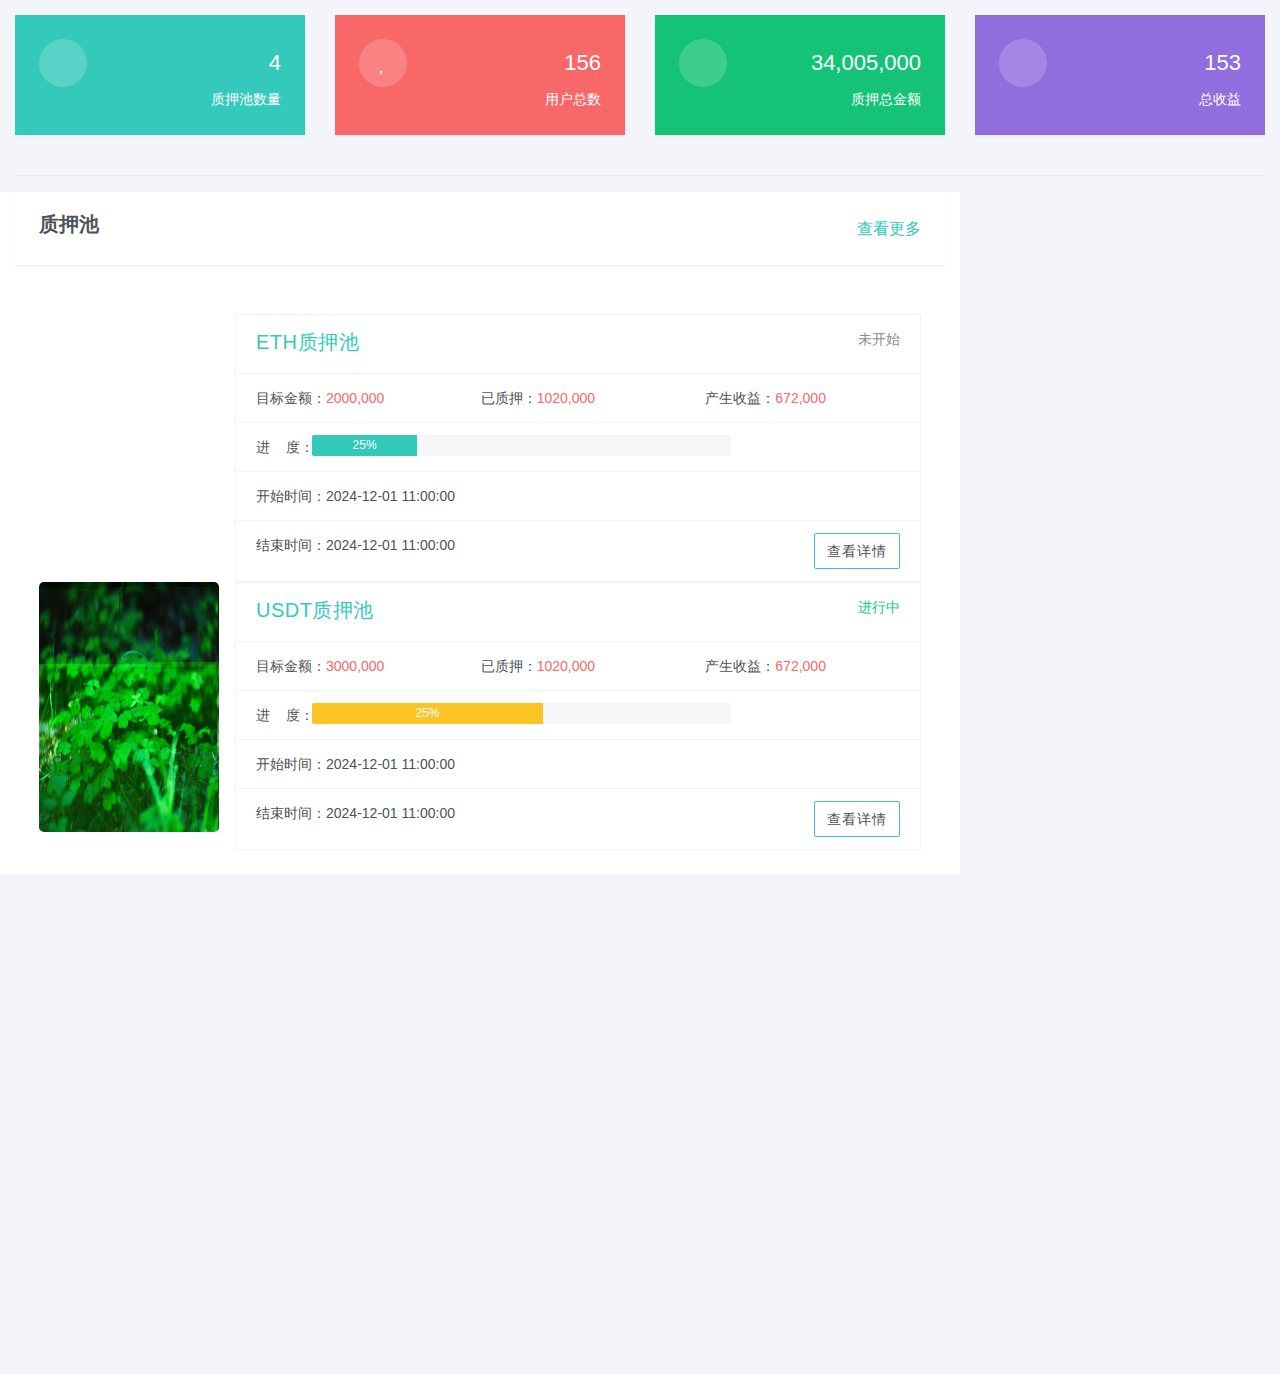
==== commit d63182f3: "new commit" ====
--- a/web/html/home/home_index.html
+++ b/web/html/home/home_index.html
@@ -8,22 +8,22 @@
 <meta name="keywords" content="LightYear,光年,后台模板,后台管理系统,光年HTML模板">
 <meta name="description" content="LightYear是一个基于Bootstrap v3.3.7的后台管理系统的HTML模板。">
 <meta name="author" content="yinqi">
-<link href="http://lyear.itshubao.com/iframe/css/bootstrap.min.css" rel="stylesheet">
-<link href="http://example.itshubao.com/demo/css/materialdesignicons.min.css" rel="stylesheet">
+<link href="../../asserts/css/bootstrap.min.css" rel="stylesheet">
+<link href="../../asserts/css/materialdesignicons.min.css" rel="stylesheet">
 <link href="../../asserts/css/style.min.css" rel="stylesheet">
 
 
 <style>
   .pool_card{
     height: 100%;
+    width: 95%;
+  }
+
+  .pool_card img{
+    background-size: cover; /* 确保图片覆盖整个元素 */
+    background-position: center; /* 将图片居中显示 */
+    height: 200px; /* 确保至少为视口高度 */
     width: 100%;
-  }
-
-  .pool_card img{
-    width: 100%;
-    height: 280px;
-    background-size: cover; /* 确保图片覆盖整个元素 */
-    object-fit: contain;
   }
 
   .pool_card:hover{
@@ -31,228 +31,209 @@
     background-color: rgb(229, 232, 235);
   }
 
-
+  .card ul li{
+    margin-top: 5px;
+  }
 </style>
 </head>
   
 <body>
 <div class="container-fluid p-t-15">
-  
-  <!--横条形的统计-->
   <div class="row">
-    <div class="col-sm-6 col-md-3">
-      <div class="card">
-        <div class="card-body clearfix">
-          <div class="pull-right">
-            <p class="h6 m-t-0">质押池数量</p>
-            <p class="h3 m-b-0">4</p>
-          </div>
-          <div class="pull-left"> <span class="img-avatar img-avatar-48 bg-warning"><i class="mdi mdi-numeric fa-1-5x"></i></span> </div>
-        </div>
-      </div>
-    </div>
-
-    <div class="col-sm-6 col-md-3">
-      <div class="card">
-        <div class="card-body clearfix">
-          <div class="pull-right">
-            <p class="h6 m-t-0">总用户数</p>
-            <p class="h3 m-b-0">127</p>
-          </div>
-          <div class="pull-left"> <span class="img-avatar img-avatar-48 bg-success"><i class="mdi mdi-account fa-1-5x"></i></span> </div>
-        </div>
-      </div>
-    </div>
-
-    <div class="col-sm-6 col-md-3">
-      <div class="card">
-        <div class="card-body clearfix">
-          <div class="pull-right">
-            <p class="h6 m-t-0">质押总金额</p>
-            <p class="h3 m-b-0">1732,000</p>
-          </div>
-          <div class="pull-left"> <span class="img-avatar img-avatar-48 bg-primary"><i class="mdi mdi-currency-cny fa-1-5x"></i></span> </div>
-        </div>
-      </div>
-    </div>
-
+    <div class="col-md-6 col-xl-3">
+      <div class="card bg-primary text-white">
+        <div class="card-body clearfix">
+          <div class="flex-box">
+            <span class="img-avatar img-avatar-48 bg-translucent"><i class="mdi mdi-currency-cny fs-22"></i></span>
+            <span class="fs-22 lh-22">4</span>
+          </div>
+          <div class="text-right">质押池数量</div>
+        </div>
+      </div>
+    </div>
     
-    <div class="col-sm-6 col-md-3">
-      <div class="card">
-        <div class="card-body clearfix">
-          <div class="pull-right">
-            <p class="h6 m-t-0">总收益</p>
-            <p class="h3 m-b-0">178,000</p>
-          </div>
-          <div class="pull-left"> <span class="img-avatar img-avatar-48 bg-danger"><i class="mdi mdi-arrow-down-bold fa-1-5x"></i></span> </div>
+    <div class="col-md-6 col-xl-3">
+      <div class="card bg-danger text-white">
+        <div class="card-body clearfix">
+          <div class="flex-box">
+            <span class="img-avatar img-avatar-48 bg-translucent"><i class="mdi mdi-account fs-22"></i></span>
+            <span class="fs-22 lh-22">156</span>
+          </div>
+          <div class="text-right">用户总数</div>
         </div>
       </div>
     </div>
     
-    </div>
-  </div>
-  
-
-  
-  <!--第二种布局的统计-->
-  <div class="row" style="display: none;">
-  	<div class="col-sm-6 col-md-3">
-  	  <div class="card">
-  	    <div class="card-body">
-  	      <div class="clearfix">
-  	        <div class="pull-left">
-  	          <h5><b>今日收入</b></h5>
-  	          <p class="text-muted">毛利润</p>
-  	        </div>
-  	        <h3 class="text-info pull-right">$170</h3>
-  	      </div>
-  	      <div class="progress progress-sm">
-  	        <div class="progress-bar bg-info w-75" role="progressbar" aria-valuenow="75" aria-valuemin="0" aria-valuemax="100"></div>
-  	      </div>
-  	      <div class="clearfix">
-  	        <p class="text-muted pull-left m-b-0">上涨</p>
-  	        <p class="text-muted pull-right m-b-0">75%</p>
-  	      </div>
-  	    </div>
-  	  </div>
-  	</div>
-  	<div class="col-sm-6 col-md-3">
-  	  <div class="card">
-  	    <div class="card-body">
-  	      <div class="clearfix">
-  	        <div class="pull-left">
-  	          <h5><b>总收入</b></h5>
-  	          <p class="text-muted">纯利润</p>
-  	        </div>
-  	        <h3 class="text-success pull-right">$120</h3>
-  	      </div>
-  	      <div class="progress progress-sm">
-  	      	<div class="progress-bar bg-success w-25" role="progressbar" aria-valuenow="25" aria-valuemin="0" aria-valuemax="100"></div>
-  	      </div>
-  	      <div class="clearfix">
-  	        <p class="text-muted pull-left m-b-0">上涨</p>
-  	        <p class="text-muted pull-right m-b-0">25%</p>
-  	      </div>
-  	    </div>
-  	  </div>
-  	</div>
-  	<div class="col-sm-6 col-md-3">
-  	  <div class="card">
-  	    <div class="card-body">
-  	      <div class="clearfix">
-  	        <div class="pull-left">
-  	          <h5><b>新订单</b></h5>
-  	          <p class="text-muted">新订单金额</p>
-  	        </div>
-  	        <h3 class="text-danger pull-right">15</h3>
-  	      </div>
-  	      <div class="progress progress-sm">
-  	        <div class="progress-bar bg-danger w-50" role="progressbar" aria-valuenow="50" aria-valuemin="0" aria-valuemax="100"></div>
-  	      </div>
-  	      <div class="clearfix">
-  	        <p class="text-muted pull-left m-b-0">上涨</p>
-  	        <p class="text-muted pull-right m-b-0">50%</p>
-  	      </div>
-  	    </div>
-  	  </div>
-  	</div>
-  	<div class="col-sm-6 col-md-3">
-  	  <div class="card">
-  	    <div class="card-body">
-  	      <div class="clearfix">
-  	        <div class="pull-left">
-  	          <h5><b>新增用户</b></h5>
-  	          <p class="text-muted">新用户注册</p>
-  	        </div>
-  	        <h3 class="text-primary pull-right">12</h3>
-  	      </div>
-  	      <div class="progress progress-sm">
-  	        <div class="progress-bar bg-primary w-25" role="progressbar" aria-valuenow="25" aria-valuemin="0" aria-valuemax="100"></div>
-  	      </div>
-  	      <div class="clearfix">
-  	        <p class="text-muted pull-left m-b-0">上涨</p>
-  	        <p class="text-muted pull-right m-b-0">25%</p>
-  	      </div>
-  	    </div>
-  	  </div>
-  	</div>
+    <div class="col-md-6 col-xl-3">
+      <div class="card bg-success text-white">
+        <div class="card-body clearfix">
+          <div class="flex-box">
+            <span class="img-avatar img-avatar-48 bg-translucent"><i class="mdi mdi-currency-cny fs-22"></i></span>
+            <span class="fs-22 lh-22">34,005,000</span>
+          </div>
+          <div class="text-right">质押总金额</div>
+        </div>
+      </div>
+    </div>
+    
+    <div class="col-md-6 col-xl-3">
+      <div class="card bg-purple text-white">
+        <div class="card-body clearfix">
+          <div class="flex-box">
+            <span class="img-avatar img-avatar-48 bg-translucent"><i class="mdi mdi-comment-outline fs-22"></i></span>
+            <span class="fs-22 lh-22">153</span>
+          </div>
+          <div class="text-right">总收益</div>
+        </div>
+      </div>
+    </div>
   </div>
   <hr/>
-  <!-- 质押池列表-->
   <div class="row">
-    <div class="col-sm-6 col-md-3">
-      <div class="card pool_card">
-        <img src="../../asserts/images/login-bg-2.jpg" class="card-img-top" alt="...">
-        <div class="card-body">
-          <h3 class="card-title">RCC质押池1</h3>
-        </br>
-        </br>
-          <p class="card-text">  <label>时间： </label>2024-12-06 09:13:00   ~     2024-12-07 09:13:00</p>
-          <p class="card-text">  <label>质押金额： </label>2000</p>
-          <p class="card-text">  <label>收益： </label>0.5ETH/天</p>
-          <span class="text-gray">未开始</span>
-        </div>
-      </div>
-    </div>
-    <div class="col-sm-6 col-md-3">
-      <div class="card pool_card">
-        <img src="../../asserts/images/login-bg-2.jpg" class="card-img-top" alt="...">
-        <div class="card-body">
-          <h3 class="card-title">RCC质押池2</h3>
-        </br>
-        </br>
-          <p class="card-text">  <label>时间： </label>2024-12-06 09:13:00   ~     2024-12-07 09:13:00</p>
-          <p class="card-text">  <label>质押金额： </label>2000</p>
-          <p class="card-text">  <label>收益： </label>0.5ETH/天</p>
-          <span class="text-gray">未开始</span>
-        </div>
-      </div>
-    </div>
-    <div class="col-sm-6 col-md-3">
-      <div class="card pool_card">
-        <img src="../../asserts/images/login-bg-1.jpg" class="card-img-top" alt="...">
-        <div class="card-body">
-          <h3 class="card-title">RCC质押池3</h3>
-        </br>
-        </br>
-          <p class="card-text">  <label>时间： </label>2024-12-06 09:13:00   ~     2024-12-07 09:13:00</p>
-          <p class="card-text">  <label>质押金额： </label>2000</p>
-          <p class="card-text">  <label>收益： </label>0.5ETH/天</p>
-          <span class="text-success">进行中</span>
-        </div>
-      </div>
-    </div>
-    <div class="col-sm-6 col-md-3">
-      <div class="card pool_card">
-        <img src="../../asserts/images/login-bg-3.jpg" class="card-img-top" alt="...">
-        <div class="card-body">
-          <h3 class="card-title">RCC质押池4</h3>
-        </br>
-        </br>
-          <p class="card-text">  <label>时间： </label>2024-12-06 09:13:00   ~     2024-12-07 09:13:00</p>
-          <p class="card-text">  <label>质押金额： </label>2000</p>
-          <p class="card-text">  <label>收益： </label>0.5ETH/天</p>
-          <span class="text-success">进行中</span>
-        </div>
-      </div>
-    </div>
-
-    <div class="col-sm-6 col-md-3">
-      <div class="card pool_card">
-        <img src="../../asserts/images/login-bg-4.jpg" class="card-img-top" alt="...">
-        <div class="card-body">
-          <h3 class="card-title">RCC质押池5</h3>
-        </br>
-        </br>
-          <p class="card-text">  <label>时间： </label>2024-12-06 09:13:00   ~     2024-12-07 09:13:00</p>
-          <p class="card-text">  <label>质押金额： </label>2000</p>
-          <p class="card-text">  <label>收益： </label>0.5ETH/天</p>
-          <span class="text-danger">已结束</span>
-        </div>
-      </div>
-    </div>
+    <div class="col-md-9 col-9  bg-white">
+      <div class="card">
+        <header class="card-header">
+          <div class="card-title">
+            <label style="font-size: 20px; margin-left: 0px;">
+              <strong>质押池</strong>
+            </label>
+          </div>
+          <div class="card-title">
+            <a style=" margin-left: 0px;" href="!#">
+              <span class="text-primary">查看更多</span>
+            </a>
+          </div>
+        </header>
+      </div>
+      <div class="card-body">
+        <ul class="list-unstyled">
+          <li class="media">
+            <img class="mr-3" data-src="holder.js/180x250" alt="180x250" src="../../asserts/images/login-bg-1.jpg" data-holder-rendered="true" style="width: 180px; height: 250px; border-radius: 5px;">
+            <div class="media-body">
+              <ul class="list-group">
+                <li class="list-group-item">
+                  <div class="row">
+                      <div class="col-6">
+                        <h5 class="mt-0 mb-1"><a href="!#">ETH质押池</a></h5>
+                      </div>
+                      <div class="col-6" style="text-align: right;">
+                        <span class="text-gray">未开始</span>
+                      </div>
+                  </div>
+                </li>
+
+                <li class="list-group-item">
+                    <div class="row">
+                      <div class="col-4">
+                        目标金额：<span class="text-danger">2000,000</span>
+                      </div>
+                      <div class="col-4">
+                        已质押：<span class="text-danger">1020,000</span>
+                      </div>
+                      <div class="col-4">
+                        产生收益：<span class="text-danger">672,000</span>
+                      </div>
+                    </div>
+                </li>
+                <li class="list-group-item">
+                    <div class="row">
+                        <div class="col-1">
+                          进&nbsp;&nbsp;&nbsp;&nbsp;度：
+                        </div>
+                        <div class="col-8" style="text-align: left;">
+                          <div class="progress" style="height: auto;">
+                            <div class="progress-bar" role="progressbar" style="width: 25%;" aria-valuenow="25" aria-valuemin="0" aria-valuemax="100">25%</div>
+                          </div>
+                        </div>
+                        <div class="col-3">
+
+                        </div>
+                    </div>
+                </li>
+                <li class="list-group-item">开始时间：2024-12-01 11:00:00 </li>
+                <li class="list-group-item">
+                  <div class="row">
+                    <div class="col-6">
+                      结束时间：2024-12-01 11:00:00 
+                    </div>
+                    <div class="col-6" style="text-align: right;">
+                      <a class="btn  btn-outline-info">查看详情</a>
+                    </div>
+                  </div>
+                </li>
+      
+              </ul>
+            </div>
+          </li>
+
+          <li class="media">
+            <img class="mr-3" data-src="holder.js/180x250" alt="180x250" src="../../asserts/images/login-bg-2.jpg" data-holder-rendered="true" style="width: 180px; height: 250px; border-radius: 5px;">
+            <div class="media-body">
+              <ul class="list-group">
+                <li class="list-group-item">
+                  <div class="row">
+                      <div class="col-6">
+                        <h5 class="mt-0 mb-1"><a href="!#">USDT质押池</a></h5>
+                      </div>
+                      <div class="col-6" style="text-align: right;">
+                        <span class="text-success">进行中</span>
+                      </div>
+                  </div>
+                </li>
+
+                <li class="list-group-item">
+                    <div class="row">
+                      <div class="col-4">
+                        目标金额：<span class="text-danger">3000,000</span>
+                      </div>
+                      <div class="col-4">
+                        已质押：<span class="text-danger">1020,000</span>
+                      </div>
+                      <div class="col-4">
+                        产生收益：<span class="text-danger">672,000</span>
+                      </div>
+                    </div>
+                </li>
+                <li class="list-group-item">
+                    <div class="row">
+                        <div class="col-1">
+                          进&nbsp;&nbsp;&nbsp;&nbsp;度：
+                        </div>
+                        <div class="col-8" style="text-align: left;">
+                          <div class="progress" style="height: auto;">
+                            <div class="progress-bar bg-yellow" role="progressbar" style="width: 55%;" aria-valuenow="25" aria-valuemin="0" aria-valuemax="100">25%</div>
+                          </div>
+                        </div>
+                        <div class="col-3">
+
+                        </div>
+                    </div>
+                </li>
+                <li class="list-group-item">开始时间：2024-12-01 11:00:00 </li>
+                <li class="list-group-item">
+                  <div class="row">
+                    <div class="col-6">
+                      结束时间：2024-12-01 11:00:00 
+                    </div>
+                    <div class="col-6" style="text-align: right;">
+                      <a class="btn  btn-outline-info">查看详情</a>
+                    </div>
+                  </div>
+                </li>
+      
+              </ul>
+            </div>
+          </li>
+        </ul>
+
+      </div>
+    </div>
+
   </div>
 
+  <div class="row" style="height: 500px;">
+
+  </div>
 </div>
 
 <script type="text/javascript" src="http://lyear.itshubao.com/iframe/js/jquery.min.js"></script>
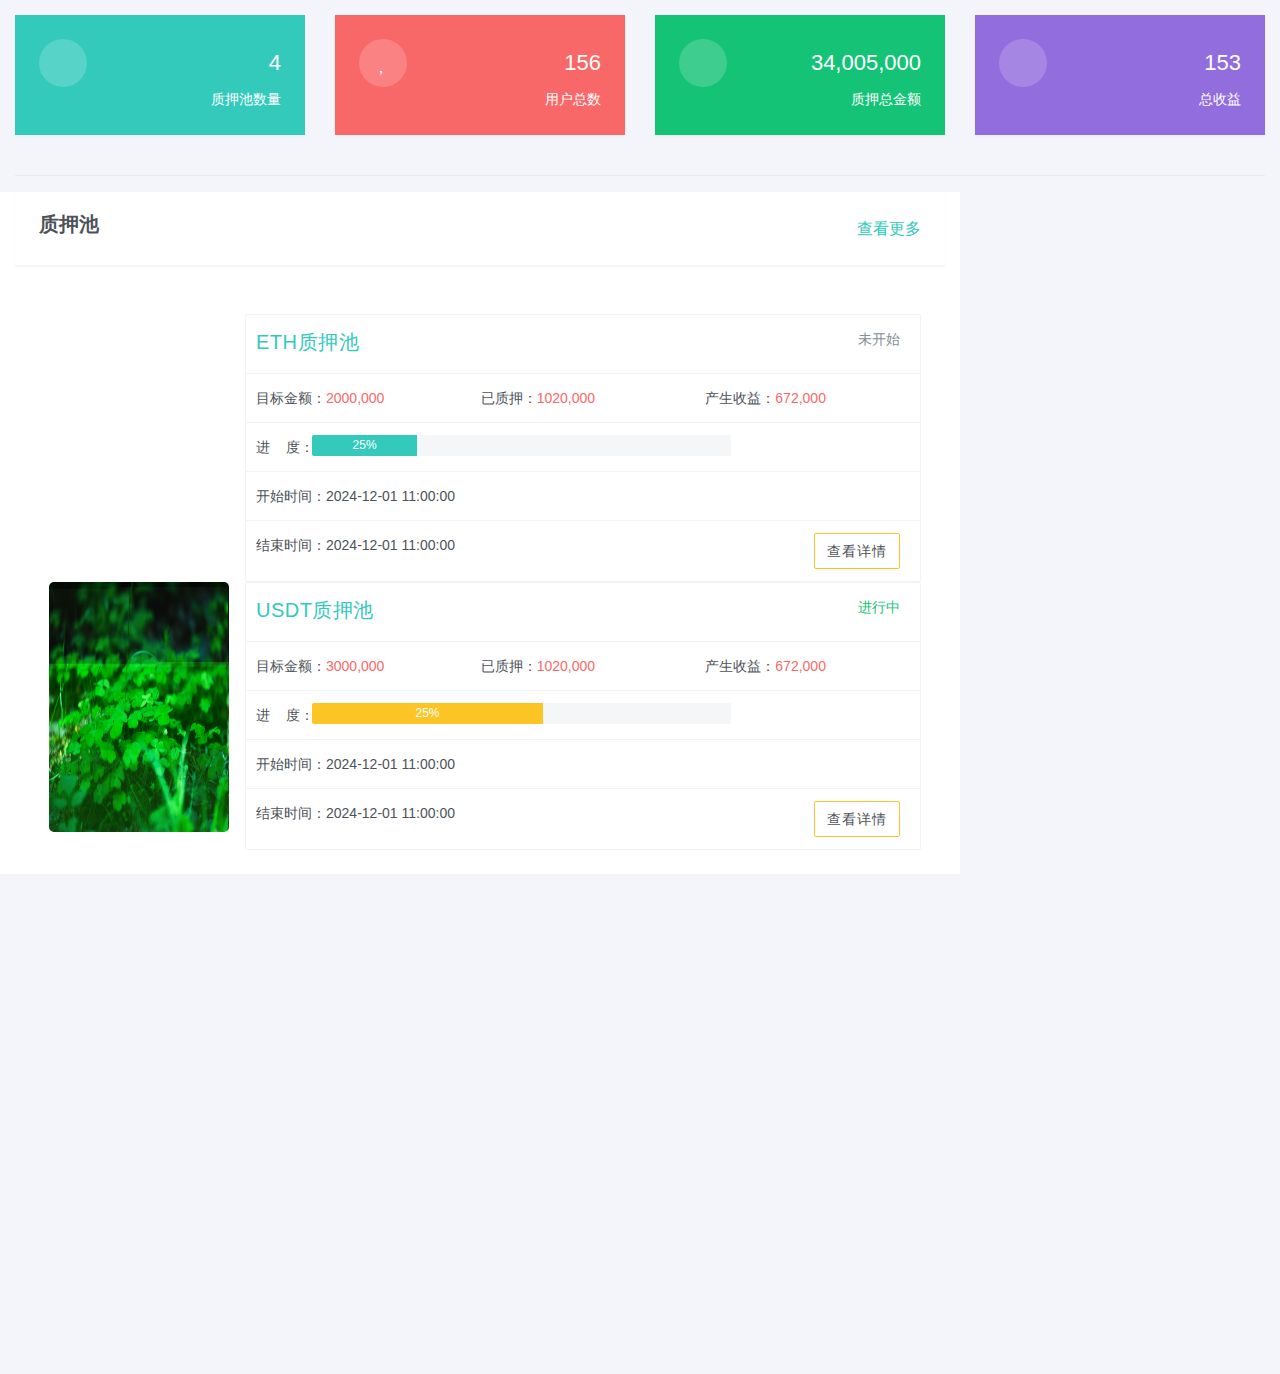
==== commit d34fdfd9: "aa" ====
--- a/web/html/home/home_index.html
+++ b/web/html/home/home_index.html
@@ -31,8 +31,8 @@
     background-color: rgb(229, 232, 235);
   }
 
-  .card ul li{
-    margin-top: 5px;
+  .card-body ul li{
+   padding-left: 10px;
   }
 </style>
 </head>
@@ -157,7 +157,7 @@
                       结束时间：2024-12-01 11:00:00 
                     </div>
                     <div class="col-6" style="text-align: right;">
-                      <a class="btn  btn-outline-info">查看详情</a>
+                      <a class="btn  btn-outline-yellow">查看详情</a>
                     </div>
                   </div>
                 </li>
@@ -216,7 +216,7 @@
                       结束时间：2024-12-01 11:00:00 
                     </div>
                     <div class="col-6" style="text-align: right;">
-                      <a class="btn  btn-outline-info">查看详情</a>
+                      <a class="btn  btn-outline-yellow">查看详情</a>
                     </div>
                   </div>
                 </li>
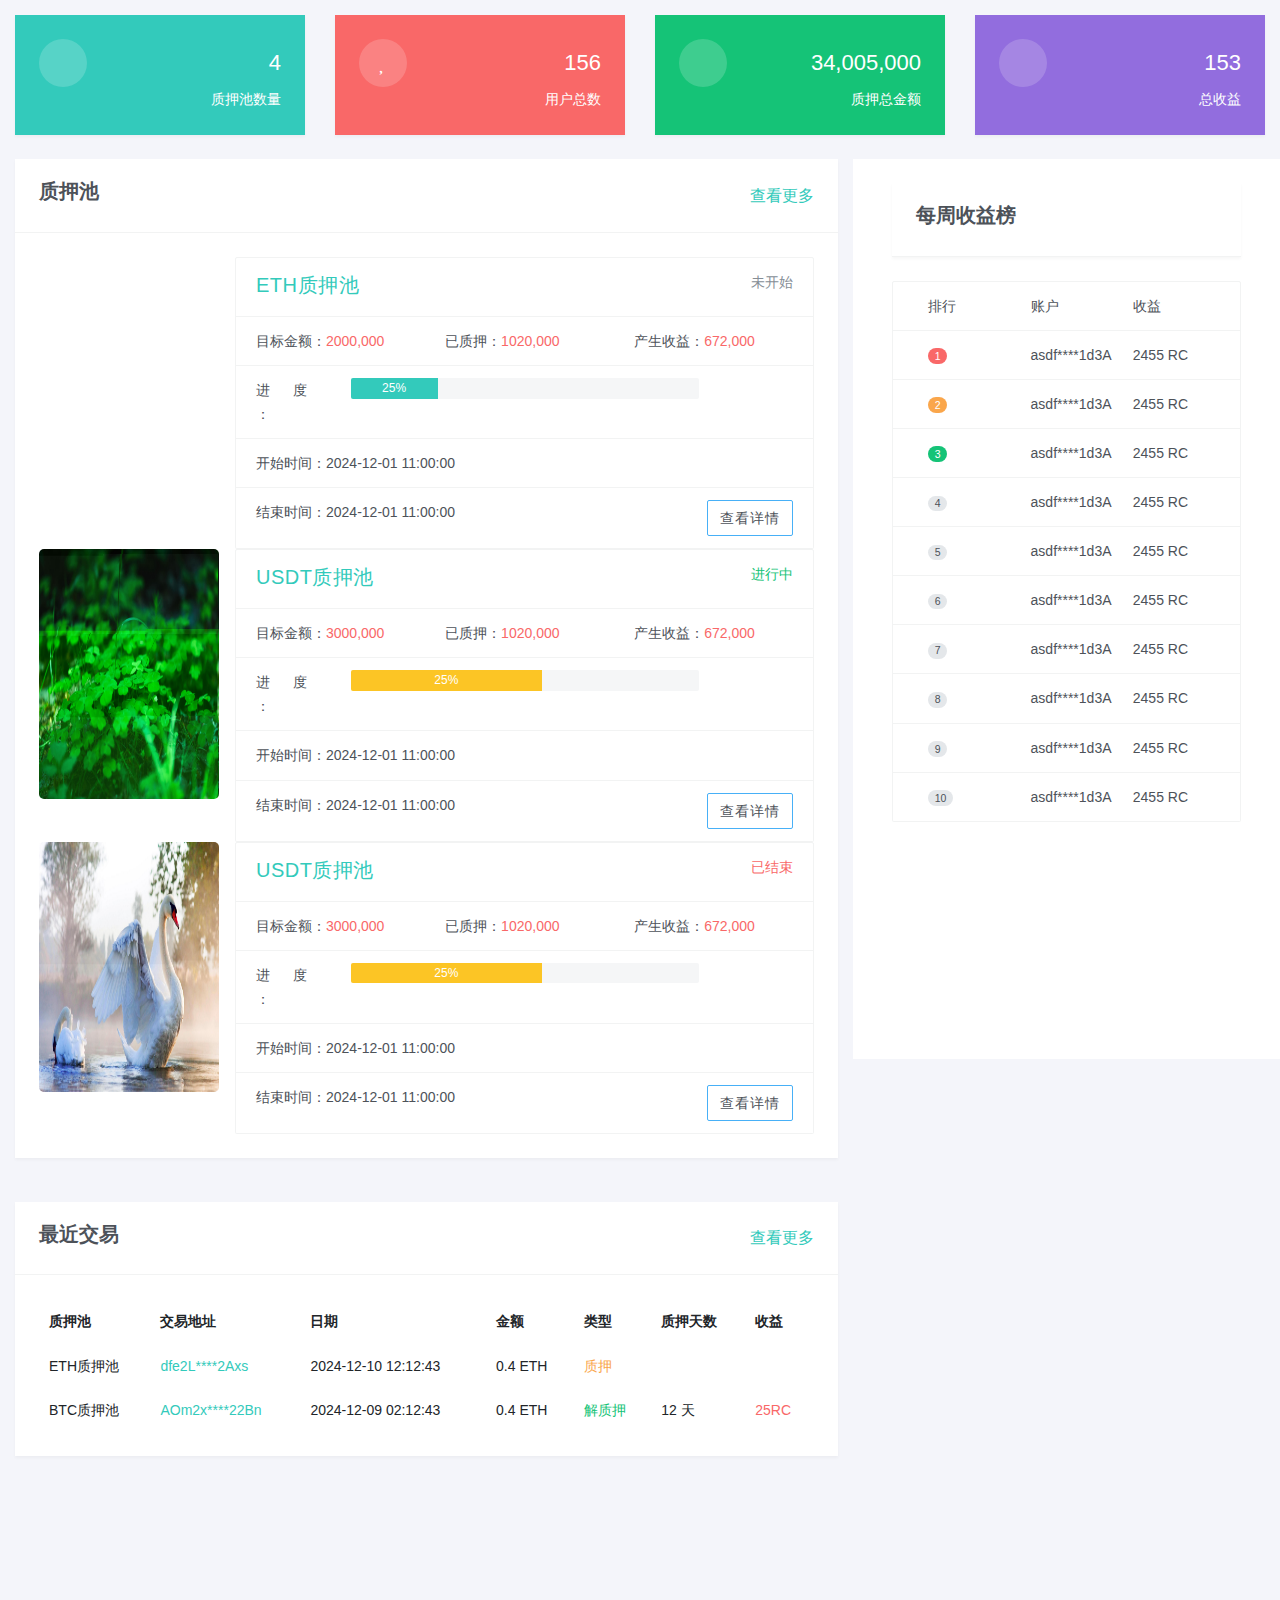
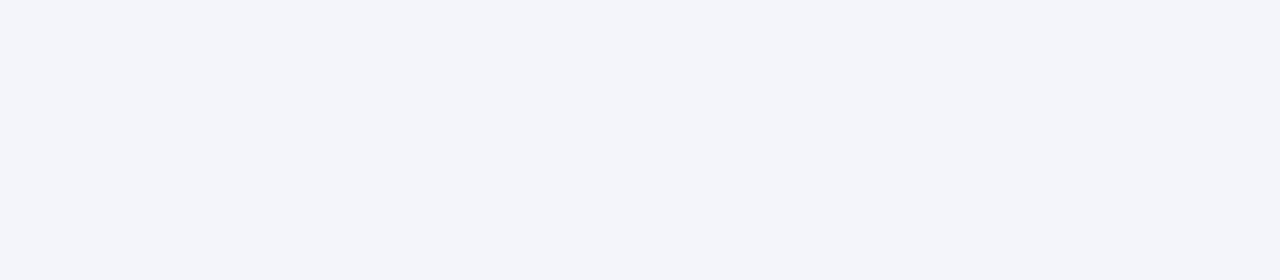
==== commit 3555c4a7: "new cm" ====
--- a/web/html/home/home_index.html
+++ b/web/html/home/home_index.html
@@ -1,242 +1,527 @@
 <!DOCTYPE html>
 <html lang="zh">
+
 <head>
-<meta charset="utf-8">
-<meta name="viewport" content="width=device-width, initial-scale=1, maximum-scale=1, user-scalable=no" />
-<title>可用的一些布局(数据统计篇) - 光年(Light Year Admin)后台管理系统模板</title>
-<link rel="icon" href="favicon.ico" type="image/ico">
-<meta name="keywords" content="LightYear,光年,后台模板,后台管理系统,光年HTML模板">
-<meta name="description" content="LightYear是一个基于Bootstrap v3.3.7的后台管理系统的HTML模板。">
-<meta name="author" content="yinqi">
-<link href="../../asserts/css/bootstrap.min.css" rel="stylesheet">
-<link href="../../asserts/css/materialdesignicons.min.css" rel="stylesheet">
-<link href="../../asserts/css/style.min.css" rel="stylesheet">
-
-
-<style>
-  .pool_card{
-    height: 100%;
-    width: 95%;
-  }
-
-  .pool_card img{
-    background-size: cover; /* 确保图片覆盖整个元素 */
-    background-position: center; /* 将图片居中显示 */
-    height: 200px; /* 确保至少为视口高度 */
-    width: 100%;
-  }
-
-  .pool_card:hover{
-    margin-top: -5px;
-    background-color: rgb(229, 232, 235);
-  }
-
-  .card-body ul li{
-   padding-left: 10px;
-  }
-</style>
+  <meta charset="utf-8">
+  <meta name="viewport" content="width=device-width, initial-scale=1, maximum-scale=1, user-scalable=no" />
+  <title>可用的一些布局(数据统计篇) - 光年(Light Year Admin)后台管理系统模板</title>
+  <link rel="icon" href="favicon.ico" type="image/ico">
+  <meta name="keywords" content="LightYear,光年,后台模板,后台管理系统,光年HTML模板">
+  <meta name="description" content="LightYear是一个基于Bootstrap v3.3.7的后台管理系统的HTML模板。">
+  <meta name="author" content="yinqi">
+  <link href="../../asserts/css/bootstrap.min.css" rel="stylesheet">
+  <link href="../../asserts/css/materialdesignicons.min.css" rel="stylesheet">
+  <link href="../../asserts/css/animate.min.css" rel="stylesheet">
+  <link href="../../asserts/css/style.min.css" rel="stylesheet">
+
+  <style>
+    .pool_card .card_body ul ul{
+      margin-left: 50px;
+    }
+
+    .row_right {
+      position: fixed;
+      right: 0;
+      background: green;
+      width: 100%;
+      height: 100%;
+    }
+  </style>
 </head>
+<script type="text/javascript" src="../../asserts/js/jquery.min.js"></script>
+<script type="text/javascript" src="../../asserts/js/bootstrap.min.js"></script>
+<script>
+     $(function () {
+
+      var scrollFlag = false
+      var topInstance = $('#right_top').offset().top
+      $(window).scroll(function() {
+            //$(document).scrollTop() 获取垂直滚动的距离
+            //$(document).scrollLeft() 这是获取水平滚动条的距离
+            if ($(document).scrollTop() <= 0) {
+               console.info("滚动到顶部")
+               $('.row_right').css("top",topInstance)
+              $('#right_top').addClass("row_right")
+               scrollFlag = false
+            }
+
+            console.info("scrollTop: "+$(document).scrollTop()+"document height: "+$(document).height()+"; window.height: "+$(window).height())
+            if(($(document).scrollTop()/$(document).height())>0.1 && !scrollFlag){
+              console.info("超过0.1： "+topInstance)
+              $('.row_right').css("top","-160px")
+              $('#right_top').addClass("row_right")
+            }
+            
+        });
+     })
+</script>
+
+<body>
+  <div class="container-fluid p-t-15">
+    <div class="row">
+      <div class="col-md-6 col-xl-3">
+        <div class="card bg-primary text-white">
+          <div class="card-body clearfix">
+            <div class="flex-box">
+              <span class="img-avatar img-avatar-48 bg-translucent"><i class="mdi mdi-currency-cny fs-22"></i></span>
+              <span class="fs-22 lh-22">4</span>
+            </div>
+            <div class="text-right">质押池数量</div>
+          </div>
+        </div>
+      </div>
+
+      <div class="col-md-6 col-xl-3">
+        <div class="card bg-danger text-white">
+          <div class="card-body clearfix">
+            <div class="flex-box">
+              <span class="img-avatar img-avatar-48 bg-translucent"><i class="mdi mdi-account fs-22"></i></span>
+              <span class="fs-22 lh-22">156</span>
+            </div>
+            <div class="text-right">用户总数</div>
+          </div>
+        </div>
+      </div>
+
+      <div class="col-md-6 col-xl-3">
+        <div class="card bg-success text-white">
+          <div class="card-body clearfix">
+            <div class="flex-box">
+              <span class="img-avatar img-avatar-48 bg-translucent"><i class="mdi mdi-currency-cny fs-22"></i></span>
+              <span class="fs-22 lh-22">34,005,000</span>
+            </div>
+            <div class="text-right">质押总金额</div>
+          </div>
+        </div>
+      </div>
+
+      <div class="col-md-6 col-xl-3">
+        <div class="card bg-purple text-white">
+          <div class="card-body clearfix">
+            <div class="flex-box">
+              <span class="img-avatar img-avatar-48 bg-translucent"><i class="mdi mdi-comment-outline fs-22"></i></span>
+              <span class="fs-22 lh-22">153</span>
+            </div>
+            <div class="text-right">总收益</div>
+          </div>
+        </div>
+      </div>
+    </div>
   
-<body>
-<div class="container-fluid p-t-15">
-  <div class="row">
-    <div class="col-md-6 col-xl-3">
-      <div class="card bg-primary text-white">
-        <div class="card-body clearfix">
-          <div class="flex-box">
-            <span class="img-avatar img-avatar-48 bg-translucent"><i class="mdi mdi-currency-cny fs-22"></i></span>
-            <span class="fs-22 lh-22">4</span>
-          </div>
-          <div class="text-right">质押池数量</div>
+    <div class="row" id="pool_card">
+      <div class="col-md-8 col-8">
+        <div class="card">
+          <header class="card-header">
+            <div class="card-title">
+              <label style="font-size: 20px; margin-left: 0px;">
+                <strong>质押池</strong>
+              </label>
+            </div>
+            <div class="card-title">
+              <a style=" margin-left: 0px;" href="!#">
+                <span class="text-primary">查看更多</span>
+              </a>
+            </div>
+          </header>
+       
+          <div class="card-body">
+            <ul class="list-unstyled">
+              <li class="media">
+                <img class="mr-3" data-src="holder.js/180x250" alt="180x250" src="../../asserts/images/login-bg-1.jpg"
+                  data-holder-rendered="true" style="width: 180px; height: 250px; border-radius: 5px;">
+                <div class="media-body">
+                  <ul class="list-group">
+                    <li class="list-group-item">
+                      <div class="row">
+                        <div class="col-6">
+                          <h5 class="mt-0 mb-1"><a href="!#">ETH质押池</a></h5>
+                        </div>
+                        <div class="col-6" style="text-align: right;">
+                          <span class="text-gray">未开始</span>
+                        </div>
+                      </div>
+                    </li>
+
+                    <li class="list-group-item">
+                      <div class="row">
+                        <div class="col-4">
+                          目标金额：<span class="text-danger">2000,000</span>
+                        </div>
+                        <div class="col-4">
+                          已质押：<span class="text-danger">1020,000</span>
+                        </div>
+                        <div class="col-4">
+                          产生收益：<span class="text-danger">672,000</span>
+                        </div>
+                      </div>
+                    </li>
+                    <li class="list-group-item">
+                      <div class="row">
+                        <div class="col-2">
+                          进&nbsp;&nbsp;&nbsp;&nbsp;&nbsp;&nbsp;度：
+                        </div>
+                        <div class="col-8" style="text-align: left;">
+                          <div class="progress" style="height: auto;">
+                            <div class="progress-bar" role="progressbar" style="width: 25%;" aria-valuenow="25"
+                              aria-valuemin="0" aria-valuemax="100">25%</div>
+                          </div>
+                        </div>
+                        <div class="col-3">
+
+                        </div>
+                      </div>
+                    </li>
+                    <li class="list-group-item">开始时间：2024-12-01 11:00:00 </li>
+                    <li class="list-group-item">
+                      <div class="row">
+                        <div class="col-6">
+                          结束时间：2024-12-01 11:00:00
+                        </div>
+                        <div class="col-6" style="text-align: right;">
+                          <a class="btn  btn-outline-info">查看详情</a>
+                        </div>
+                      </div>
+                    </li>
+
+                  </ul>
+                </div>
+              </li>
+
+              <li class="media">
+                <img class="mr-3" data-src="holder.js/180x250" alt="180x250" src="../../asserts/images/login-bg-2.jpg"
+                  data-holder-rendered="true" style="width: 180px; height: 250px; border-radius: 5px;">
+                <div class="media-body">
+                  <ul class="list-group">
+                    <li class="list-group-item">
+                      <div class="row">
+                        <div class="col-6">
+                          <h5 class="mt-0 mb-1"><a href="!#">USDT质押池</a></h5>
+                        </div>
+                        <div class="col-6" style="text-align: right;">
+                          <span class="text-success">进行中</span>
+                        </div>
+                      </div>
+                    </li>
+
+                    <li class="list-group-item">
+                      <div class="row">
+                        <div class="col-4">
+                          目标金额：<span class="text-danger">3000,000</span>
+                        </div>
+                        <div class="col-4">
+                          已质押：<span class="text-danger">1020,000</span>
+                        </div>
+                        <div class="col-4">
+                          产生收益：<span class="text-danger">672,000</span>
+                        </div>
+                      </div>
+                    </li>
+                    <li class="list-group-item">
+                      <div class="row">
+                        <div class="col-2">
+                          进&nbsp;&nbsp;&nbsp;&nbsp;&nbsp;&nbsp;度：
+                        </div>
+                        <div class="col-8" style="text-align: left;">
+                          <div class="progress" style="height: auto;">
+                            <div class="progress-bar bg-yellow" role="progressbar" style="width: 55%;" aria-valuenow="25"
+                              aria-valuemin="0" aria-valuemax="100">25%</div>
+                          </div>
+                        </div>
+                        <div class="col-3">
+
+                        </div>
+                      </div>
+                    </li>
+                    <li class="list-group-item">开始时间：2024-12-01 11:00:00 </li>
+                    <li class="list-group-item">
+                      <div class="row">
+                        <div class="col-6">
+                          结束时间：2024-12-01 11:00:00
+                        </div>
+                        <div class="col-6" style="text-align: right;">
+                          <a class="btn  btn-outline-info">查看详情</a>
+                        </div>
+                      </div>
+                    </li>
+
+                  </ul>
+                </div>
+              </li>
+
+              <li class="media">
+                <img class="mr-3" data-src="holder.js/180x250" alt="180x250" src="../../asserts/images/login-bg-3.jpg"
+                  data-holder-rendered="true" style="width: 180px; height: 250px; border-radius: 5px;">
+                <div class="media-body">
+                  <ul class="list-group">
+                    <li class="list-group-item">
+                      <div class="row">
+                        <div class="col-6">
+                          <h5 class="mt-0 mb-1"><a href="!#">USDT质押池</a></h5>
+                        </div>
+                        <div class="col-6" style="text-align: right;">
+                          <span class="text-danger">已结束</span>
+                        </div>
+                      </div>
+                    </li>
+
+                    <li class="list-group-item">
+                      <div class="row">
+                        <div class="col-4">
+                          目标金额：<span class="text-danger">3000,000</span>
+                        </div>
+                        <div class="col-4">
+                          已质押：<span class="text-danger">1020,000</span>
+                        </div>
+                        <div class="col-4">
+                          产生收益：<span class="text-danger">672,000</span>
+                        </div>
+                      </div>
+                    </li>
+                    <li class="list-group-item">
+                      <div class="row">
+                        <div class="col-2 w-80">
+                          进&nbsp;&nbsp;&nbsp;&nbsp;&nbsp;&nbsp;度：
+                        </div>
+                        <div class="col-8" style="text-align: left;">
+                          <div class="progress" style="height: auto;">
+                            <div class="progress-bar bg-yellow" role="progressbar" style="width: 55%;" aria-valuenow="25"
+                              aria-valuemin="0" aria-valuemax="100">25%</div>
+                          </div>
+                        </div>
+                        <div class="col-2">
+
+                        </div>
+                      </div>
+                    </li>
+                    <li class="list-group-item">开始时间：2024-12-01 11:00:00 </li>
+                    <li class="list-group-item">
+                      <div class="row">
+                        <div class="col-6">
+                          结束时间：2024-12-01 11:00:00
+                        </div>
+                        <div class="col-6" style="text-align: right;">
+                          <a class="btn  btn-outline-info">查看详情</a>
+                        </div>
+                      </div>
+                    </li>
+
+                  </ul>
+                </div>
+              </li>
+            </ul>
+
+          </div>
+
         </div>
       </div>
+
+      <div class="col-md-4 col-4 bg-white row_right" id="right_top">
+          
+          <div class="card-body">
+            <div class="card">
+              <header class="card-header">
+                <div class="card-title" style="text-align: center;">
+  
+                  <label style="font-size: 20px; margin-left: 0px;">
+                    <strong>每周收益榜</strong>
+                  </label>
+                </div>
+              </hr>
+              </header>
+            </div>
+            <ul class="list-group" >
+              <li class="list-group-item d-flex justify-content-between align-items-top">
+                <div class="col-4">
+                  <span>排行</span>
+                </div>
+                <div class="col-4">
+                  账户
+                </div>
+                <div class="col-4">
+                  收益
+                </div>
+              </li>
+              <li class="list-group-item d-flex justify-content-between align-items-center">
+                <div class="col-4">
+                  <span class="badge badge-danger badge-pill">1</span>
+                </div>
+                <div class="col-4">
+                  asdf****1d3A
+                </div>
+                <div class="col-4">
+                  2455 RC
+                </div>
+              </li>
+              <li class="list-group-item d-flex justify-content-between align-items-center">
+                <div class="col-4">
+                  <span class="badge badge-warning badge-pill">2</span>
+                </div>
+                <div class="col-4">
+                  asdf****1d3A
+                </div>
+                <div class="col-4">
+                  2455 RC
+                </div>
+              </li>
+              <li class="list-group-item d-flex justify-content-between align-items-center">
+                <div class="col-4">
+                  <span class="badge badge-success badge-pill">3</span>
+                </div>
+                <div class="col-4">
+                  asdf****1d3A
+                </div>
+                <div class="col-4">
+                  2455 RC
+                </div>
+              </li>
+              <li class="list-group-item d-flex justify-content-between align-items-center">
+                <div class="col-4">
+                  <span class="badge badge-secondary badge-pill">4</span>
+                </div>
+                <div class="col-4">
+                  asdf****1d3A
+                </div>
+                <div class="col-4">
+                  2455 RC
+                </div>
+              </li>
+              <li class="list-group-item d-flex justify-content-between align-items-center">
+                <div class="col-4">
+                  <span class="badge badge-secondary badge-pill">5</span>
+                </div>
+                <div class="col-4">
+                  asdf****1d3A
+                </div>
+                <div class="col-4">
+                  2455 RC
+                </div>
+              </li>
+              <li class="list-group-item d-flex justify-content-between align-items-center">
+                <div class="col-4">
+                  <span class="badge badge-secondary badge-pill">6</span>
+                </div>
+                <div class="col-4">
+                  asdf****1d3A
+                </div>
+                <div class="col-4">
+                  2455 RC
+                </div>
+              </li>
+              <li class="list-group-item d-flex justify-content-between align-items-center">
+                <div class="col-4">
+                  <span class="badge badge-secondary badge-pill">7</span>
+                </div>
+                <div class="col-4">
+                  asdf****1d3A
+                </div>
+                <div class="col-4">
+                  2455 RC
+                </div>
+              </li>
+              <li class="list-group-item d-flex justify-content-between align-items-center">
+                <div class="col-4">
+                  <span class="badge badge-secondary badge-pill">8</span>
+                </div>
+                <div class="col-4">
+                  asdf****1d3A
+                </div>
+                <div class="col-4">
+                  2455 RC
+                </div>
+              </li>
+              <li class="list-group-item d-flex justify-content-between align-items-center">
+                <div class="col-4">
+                  <span class="badge badge-secondary badge-pill">9</span>
+                </div>
+                <div class="col-4">
+                  asdf****1d3A
+                </div>
+                <div class="col-4">
+                  2455 RC
+                </div>
+              </li>
+              <li class="list-group-item d-flex justify-content-between align-items-center">
+                <div class="col-4">
+                  <span class="badge badge-secondary badge-pill">10</span>
+                </div>
+                <div class="col-4">
+                  asdf****1d3A
+                </div>
+                <div class="col-4">
+                  2455 RC
+                </div>
+              </li>
+            </ul>
+          </div>
+
+      </div>
+
     </div>
+
+    <div class="row" style="margin-top: 20px;">
+      <div class="col-md-8 col-8">
+        <div class="card">
+          <header class="card-header">
+            <div class="card-title">
+              <label style="font-size: 20px; margin-left: 0px;">
+                <strong>最近交易</strong>
+              </label>
+            </div>
+            <div class="card-title">
+              <a style=" margin-left: 0px;" href="!#">
+                <span class="text-primary">查看更多</span>
+              </a>
+            </div>
+          </header>
+       
+          <div class="card-body">
     
-    <div class="col-md-6 col-xl-3">
-      <div class="card bg-danger text-white">
-        <div class="card-body clearfix">
-          <div class="flex-box">
-            <span class="img-avatar img-avatar-48 bg-translucent"><i class="mdi mdi-account fs-22"></i></span>
-            <span class="fs-22 lh-22">156</span>
-          </div>
-          <div class="text-right">用户总数</div>
+            <table class="table table-borderless table-hover">
+              <thead>
+                <tr>
+                  <th>质押池</th>
+                  <th>交易地址</th>
+                  <th>日期</th>
+                  <th>金额</th>
+                  <th>类型</th>
+                  <th>质押天数</th>
+                  <th>收益</th>
+                </tr>
+              </thead>
+              <tbody>
+                <tr>
+                  <td>ETH质押池</td>
+                  <td><a href="#!">dfe2L****2Axs</a></td>
+                  <td>2024-12-10 12:12:43</td>
+                  <td>0.4 ETH</td>
+                  <td><span class="text-warning">质押</span></td>
+                  <td></td>
+                  <td><span class="text-danger"></span></td>
+                </tr>
+                <tr>
+                  <td>BTC质押池</td>
+                  <td><a href="#!">AOm2x****22Bn</a></td>
+                  <td>2024-12-09 02:12:43</td>
+                  <td>0.4 ETH</td>
+                  <td><span class="text-success">解质押</span></td>
+                  <td>12 天</td>
+                  <td><span class="text-danger">25RC</span></td>
+                </tr>
+              </tbody>
+            </table>
+          </div>
+
         </div>
       </div>
+
     </div>
-    
-    <div class="col-md-6 col-xl-3">
-      <div class="card bg-success text-white">
-        <div class="card-body clearfix">
-          <div class="flex-box">
-            <span class="img-avatar img-avatar-48 bg-translucent"><i class="mdi mdi-currency-cny fs-22"></i></span>
-            <span class="fs-22 lh-22">34,005,000</span>
-          </div>
-          <div class="text-right">质押总金额</div>
-        </div>
-      </div>
-    </div>
-    
-    <div class="col-md-6 col-xl-3">
-      <div class="card bg-purple text-white">
-        <div class="card-body clearfix">
-          <div class="flex-box">
-            <span class="img-avatar img-avatar-48 bg-translucent"><i class="mdi mdi-comment-outline fs-22"></i></span>
-            <span class="fs-22 lh-22">153</span>
-          </div>
-          <div class="text-right">总收益</div>
-        </div>
-      </div>
+
+    <div class="row" style="height: 400px;">
+
     </div>
   </div>
-  <hr/>
-  <div class="row">
-    <div class="col-md-9 col-9  bg-white">
-      <div class="card">
-        <header class="card-header">
-          <div class="card-title">
-            <label style="font-size: 20px; margin-left: 0px;">
-              <strong>质押池</strong>
-            </label>
-          </div>
-          <div class="card-title">
-            <a style=" margin-left: 0px;" href="!#">
-              <span class="text-primary">查看更多</span>
-            </a>
-          </div>
-        </header>
-      </div>
-      <div class="card-body">
-        <ul class="list-unstyled">
-          <li class="media">
-            <img class="mr-3" data-src="holder.js/180x250" alt="180x250" src="../../asserts/images/login-bg-1.jpg" data-holder-rendered="true" style="width: 180px; height: 250px; border-radius: 5px;">
-            <div class="media-body">
-              <ul class="list-group">
-                <li class="list-group-item">
-                  <div class="row">
-                      <div class="col-6">
-                        <h5 class="mt-0 mb-1"><a href="!#">ETH质押池</a></h5>
-                      </div>
-                      <div class="col-6" style="text-align: right;">
-                        <span class="text-gray">未开始</span>
-                      </div>
-                  </div>
-                </li>
-
-                <li class="list-group-item">
-                    <div class="row">
-                      <div class="col-4">
-                        目标金额：<span class="text-danger">2000,000</span>
-                      </div>
-                      <div class="col-4">
-                        已质押：<span class="text-danger">1020,000</span>
-                      </div>
-                      <div class="col-4">
-                        产生收益：<span class="text-danger">672,000</span>
-                      </div>
-                    </div>
-                </li>
-                <li class="list-group-item">
-                    <div class="row">
-                        <div class="col-1">
-                          进&nbsp;&nbsp;&nbsp;&nbsp;度：
-                        </div>
-                        <div class="col-8" style="text-align: left;">
-                          <div class="progress" style="height: auto;">
-                            <div class="progress-bar" role="progressbar" style="width: 25%;" aria-valuenow="25" aria-valuemin="0" aria-valuemax="100">25%</div>
-                          </div>
-                        </div>
-                        <div class="col-3">
-
-                        </div>
-                    </div>
-                </li>
-                <li class="list-group-item">开始时间：2024-12-01 11:00:00 </li>
-                <li class="list-group-item">
-                  <div class="row">
-                    <div class="col-6">
-                      结束时间：2024-12-01 11:00:00 
-                    </div>
-                    <div class="col-6" style="text-align: right;">
-                      <a class="btn  btn-outline-yellow">查看详情</a>
-                    </div>
-                  </div>
-                </li>
-      
-              </ul>
-            </div>
-          </li>
-
-          <li class="media">
-            <img class="mr-3" data-src="holder.js/180x250" alt="180x250" src="../../asserts/images/login-bg-2.jpg" data-holder-rendered="true" style="width: 180px; height: 250px; border-radius: 5px;">
-            <div class="media-body">
-              <ul class="list-group">
-                <li class="list-group-item">
-                  <div class="row">
-                      <div class="col-6">
-                        <h5 class="mt-0 mb-1"><a href="!#">USDT质押池</a></h5>
-                      </div>
-                      <div class="col-6" style="text-align: right;">
-                        <span class="text-success">进行中</span>
-                      </div>
-                  </div>
-                </li>
-
-                <li class="list-group-item">
-                    <div class="row">
-                      <div class="col-4">
-                        目标金额：<span class="text-danger">3000,000</span>
-                      </div>
-                      <div class="col-4">
-                        已质押：<span class="text-danger">1020,000</span>
-                      </div>
-                      <div class="col-4">
-                        产生收益：<span class="text-danger">672,000</span>
-                      </div>
-                    </div>
-                </li>
-                <li class="list-group-item">
-                    <div class="row">
-                        <div class="col-1">
-                          进&nbsp;&nbsp;&nbsp;&nbsp;度：
-                        </div>
-                        <div class="col-8" style="text-align: left;">
-                          <div class="progress" style="height: auto;">
-                            <div class="progress-bar bg-yellow" role="progressbar" style="width: 55%;" aria-valuenow="25" aria-valuemin="0" aria-valuemax="100">25%</div>
-                          </div>
-                        </div>
-                        <div class="col-3">
-
-                        </div>
-                    </div>
-                </li>
-                <li class="list-group-item">开始时间：2024-12-01 11:00:00 </li>
-                <li class="list-group-item">
-                  <div class="row">
-                    <div class="col-6">
-                      结束时间：2024-12-01 11:00:00 
-                    </div>
-                    <div class="col-6" style="text-align: right;">
-                      <a class="btn  btn-outline-yellow">查看详情</a>
-                    </div>
-                  </div>
-                </li>
-      
-              </ul>
-            </div>
-          </li>
-        </ul>
-
-      </div>
-    </div>
-
-  </div>
-
-  <div class="row" style="height: 500px;">
-
-  </div>
-</div>
-
-<script type="text/javascript" src="http://lyear.itshubao.com/iframe/js/jquery.min.js"></script>
-<script type="text/javascript" src="http://lyear.itshubao.com/iframe/js/bootstrap.min.js"></script>
+
+
 </body>
+
 </html>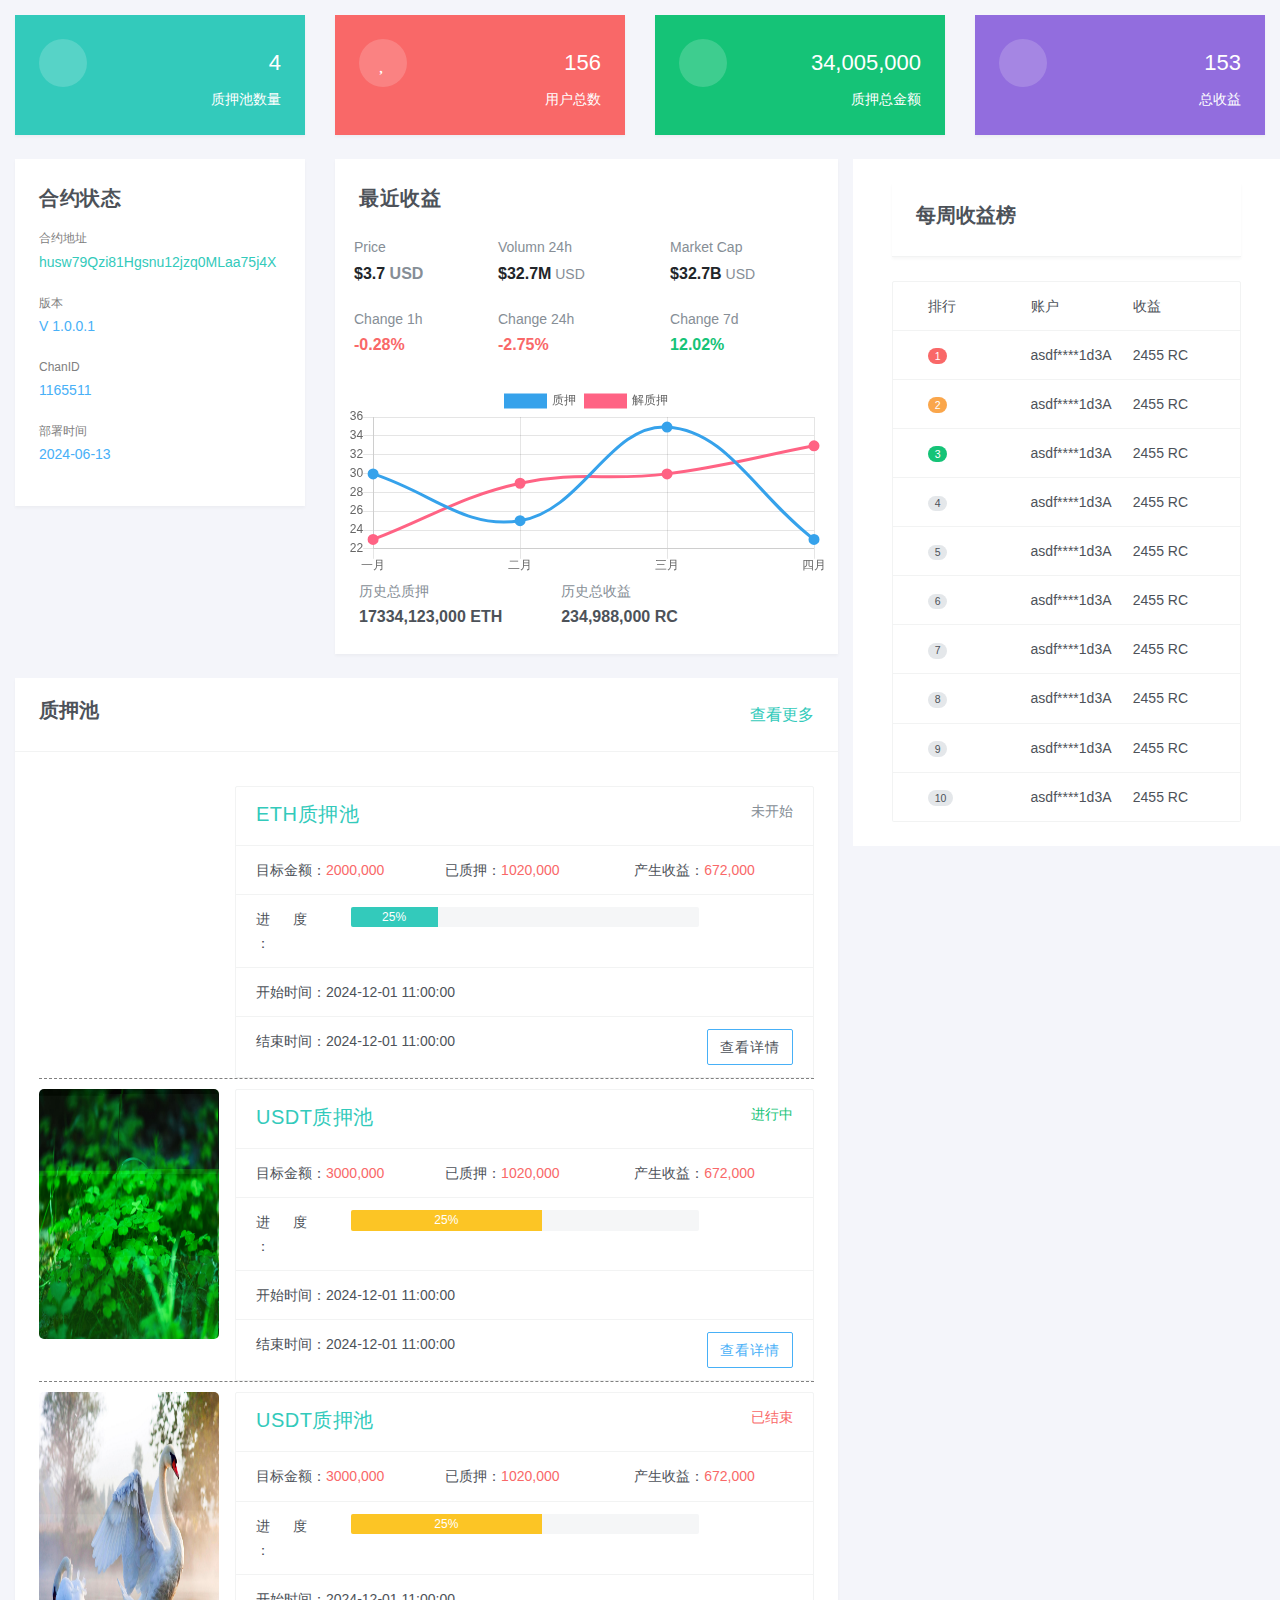
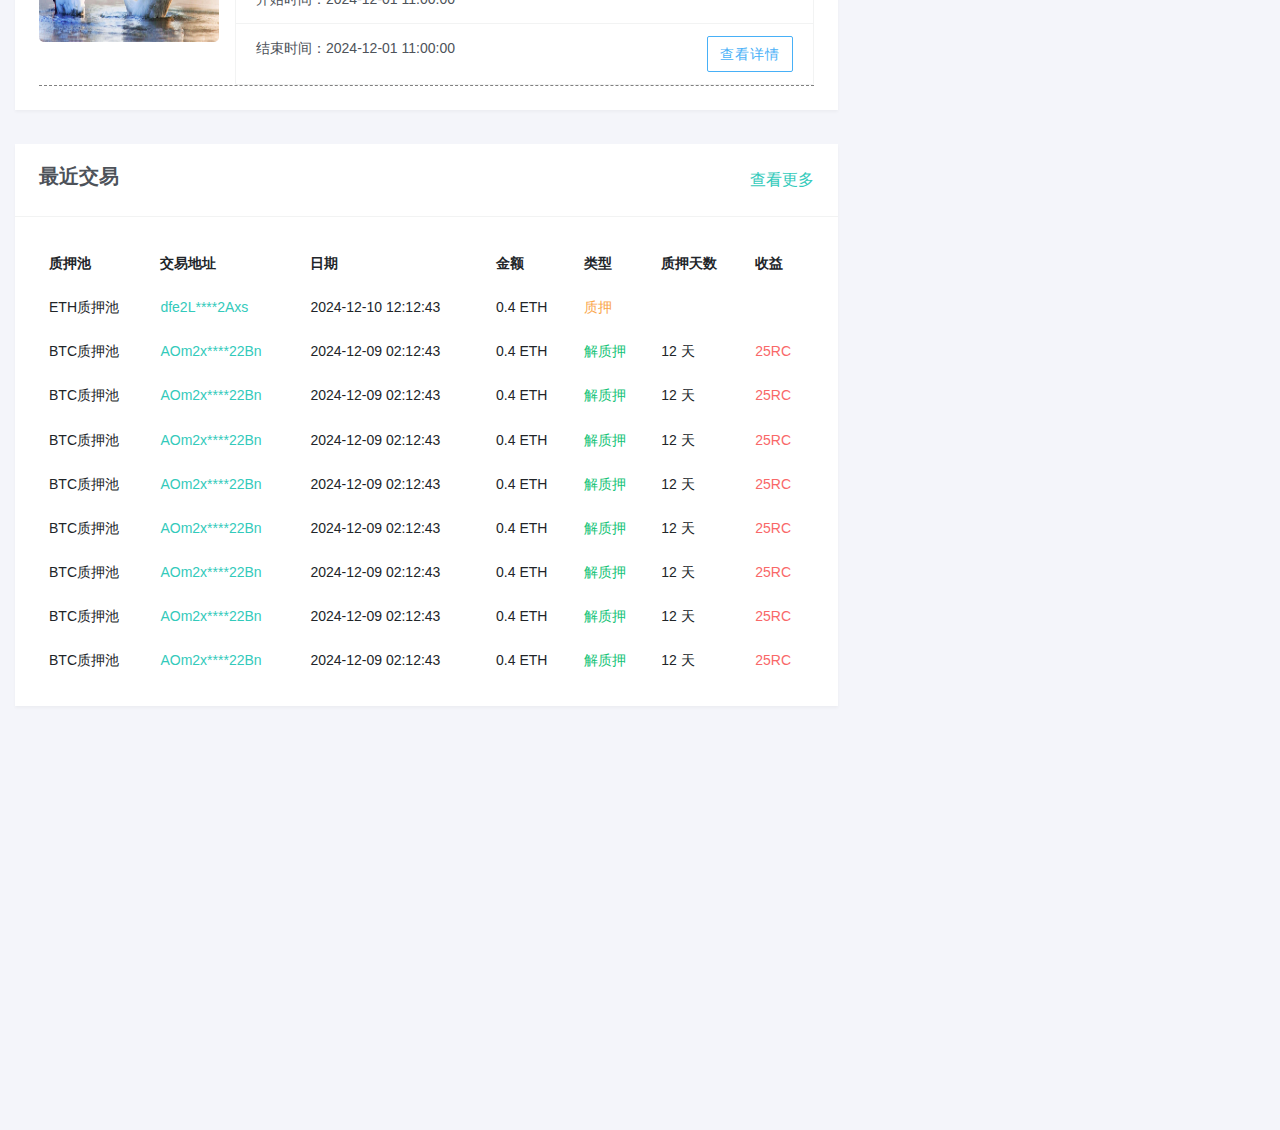
==== commit 4c03e680: "new" ====
--- a/web/html/home/home_index.html
+++ b/web/html/home/home_index.html
@@ -15,8 +15,9 @@
   <link href="../../asserts/css/style.min.css" rel="stylesheet">
 
   <style>
-    .pool_card .card_body ul ul{
-      margin-left: 50px;
+    .card-body .media {
+      margin-top: 10px;
+      border-bottom: 1px dashed gray;
     }
 
     .row_right {
@@ -24,36 +25,78 @@
       right: 0;
       background: green;
       width: 100%;
-      height: 100%;
+      height: auto;
     }
   </style>
 </head>
 <script type="text/javascript" src="../../asserts/js/jquery.min.js"></script>
+<script type="text/javascript" src="../../asserts/js/popper.min.js"></script>
 <script type="text/javascript" src="../../asserts/js/bootstrap.min.js"></script>
+<script type="text/javascript" src="../../asserts/js/Chart.min.js"></script>
+<script type="text/javascript" src="../../asserts/js/main.min.js"></script>
 <script>
-     $(function () {
-
-      var scrollFlag = false
-      var topInstance = $('#right_top').offset().top
-      $(window).scroll(function() {
-            //$(document).scrollTop() 获取垂直滚动的距离
-            //$(document).scrollLeft() 这是获取水平滚动条的距离
-            if ($(document).scrollTop() <= 0) {
-               console.info("滚动到顶部")
-               $('.row_right').css("top",topInstance)
-              $('#right_top').addClass("row_right")
-               scrollFlag = false
-            }
-
-            console.info("scrollTop: "+$(document).scrollTop()+"document height: "+$(document).height()+"; window.height: "+$(window).height())
-            if(($(document).scrollTop()/$(document).height())>0.1 && !scrollFlag){
-              console.info("超过0.1： "+topInstance)
-              $('.row_right').css("top","-160px")
-              $('#right_top').addClass("row_right")
-            }
-            
-        });
-     })
+  $(function () {
+
+    var scrollFlag = false
+    var topInstance = $('#right_top').offset().top
+    $(window).scroll(function () {
+      //$(document).scrollTop() 获取垂直滚动的距离
+      //$(document).scrollLeft() 这是获取水平滚动条的距离
+      if ($(document).scrollTop() <= 0) {
+        console.info("滚动到顶部")
+        $('.row_right').css("top", topInstance)
+        $('#right_top').addClass("row_right")
+        scrollFlag = false
+      }
+
+      console.info("scrollTop: " + $(document).scrollTop() + "document height: " + $(document).height() + "; window.height: " + $(window).height())
+      if (($(document).scrollTop() / $(document).height()) > 0.1 && !scrollFlag) {
+        console.info("超过0.1： " + topInstance)
+        $('.row_right').css("top", "-160px")
+        $('#right_top').addClass("row_right")
+      }
+
+    });
+
+    initChats()
+  })
+
+  function initChats() {
+    new Chart($("#chart-line-4"), {
+      type: 'line',
+      data: {
+        labels: ["一月", "二月", "三月", "四月"],
+        datasets: [{
+          label: "质押",
+          fill: false,
+          borderWidth: 3,
+          pointRadius: 4,
+          borderColor: "#36a2eb",
+          backgroundColor: "#36a2eb",
+          pointBackgroundColor: "#36a2eb",
+          pointBorderColor: "#36a2eb",
+          pointHoverBackgroundColor: "#fff",
+          pointHoverBorderColor: "#36a2eb",
+          data: [30, 25, 35, 23]
+        },
+        {
+          label: "解质押",
+          fill: false,
+          borderWidth: 3,
+          pointRadius: 4,
+          borderColor: "#ff6384",
+          backgroundColor: "#ff6384",
+          pointBackgroundColor: "#ff6384",
+          pointBorderColor: "#ff6384",
+          pointHoverBackgroundColor: "#fff",
+          pointHoverBorderColor: "#ff6384",
+          data: [23, 29, 30, 33]
+        }]
+      },
+      options: {}
+    });
+
+  }
 </script>
 
 <body>
@@ -107,8 +150,287 @@
         </div>
       </div>
     </div>
-  
-    <div class="row" id="pool_card">
+
+    <div class="row">
+      <div class="col-3">
+        <div class="card">
+          <div class="card-body">
+            <h5 class="card-title">
+              <strong>合约状态</strong>
+            </h5>
+
+            <p>
+              <span style="font-size: 12px; color: gray;">
+                合约地址
+              </span>
+              </br>
+              <span style="font-size: 14px; color: black;">
+                <a href="#!">husw79Qzi81Hgsnu12jzq0MLaa75j4X</a>
+              </span>
+            </p>
+            <p>
+              <span style="font-size: 12px; color: gray;">
+                版本
+              </span>
+              </br>
+              <span style="font-size: 14px; color: black;" class="text-info">
+                V 1.0.0.1
+              </span>
+            </p>
+
+            <p>
+              <span style="font-size: 12px; color: gray;">
+                ChanID
+              </span>
+              </br>
+              <span style="font-size: 14px; color: black;" class="text-info">
+                1165511
+              </span>
+            </p>
+            <p>
+              <span style="font-size: 12px; color: gray;">
+                部署时间
+              </span>
+              </br>
+              <span style="font-size: 14px; color: black;" class="text-info">
+                2024-06-13
+              </span>
+            </p>
+            <p>
+
+            </p>
+            <p>
+
+            </p>
+            <p>
+
+            </p>
+            <p>
+
+            </p>
+            <p>
+            </p>
+          </div>
+        </div>
+      </div>
+      <div class="col-5">
+        <div class="card">
+          <div class="card-body">
+            <h5 class="card-title">
+              <strong>最近收益</strong>
+            </h5>
+            <div class="row row-5">
+              <table class="table table-borderless table-hover">
+                <tbody>
+                  <tr>
+                    <td>
+                      <span class="text-gray">Price</span>
+                      </br>
+                      <span class="text-black" style="font-size: 16px;"><strong>$3.7</strong</span> <span
+                            class="text-gray">USD</span>
+                    </td>
+                    </td>
+                    <td>
+                      <span class="text-gray">Volumn 24h</span>
+                      </br>
+                      <span class="text-black" style="font-size: 16px;"><strong>$32.7M</strong></span> <span
+                        class="text-gray">USD</span>
+                    </td>
+                    <td>
+                      <span class="text-gray">Market Cap</span>
+                      </br>
+                      <span class="text-black" style="font-size: 16px;"><strong>$32.7B</strong></span> <span
+                        class="text-gray">USD</span>
+
+                    </td>
+                  </tr>
+                  <tr>
+                    <td>
+                      <span class="text-gray">Change 1h</span>
+                      </br>
+                      <span class="text-danger" style="font-size: 16px;"><strong>-0.28%</strong></span><i
+                        class="mdi mdi-arrow-down text-danger"></i>
+                    </td>
+                    <td>
+                      <span class="text-gray">Change 24h</span>
+                      </br>
+                      <span class="text-danger" style="font-size: 16px;"><strong>-2.75%</strong></span><i
+                        class="mdi mdi-arrow-down text-danger"></i>
+                    </td>
+                    <td>
+                      <span class="text-gray">Change 7d</span>
+                      </br>
+                      <span class="text-success" style="font-size: 16px;"><strong>12.02%</strong></span><i
+                        class="mdi mdi-arrow-up text-success"></i>
+                    </td>
+                  </tr>
+                </tbody>
+
+              </table>
+            </div>
+            <div class="row row-5">
+              <canvas id="chart-line-4" width="100%" height="40%"></canvas>
+            </div>
+            <div class="row row-2">
+              <div class="col-5">
+                <span class="text-gray">历史总质押</span>
+                </br>
+                <span class="text-black" style="font-size: 16px;"><strong>17334,123,000 ETH</strong></span>
+              </div>
+              <div class="col-5">
+
+                <span class="text-gray">历史总收益</span>
+                </br>
+                <span class="text-black" style="font-size: 16px;"><strong>234,988,000 RC</strong></span>
+              </div>
+
+            </div>
+          </div>
+        </div>
+      </div>
+      <div class="col-md-4 col-4 bg-white row_right" id="right_top">
+
+        <div class="card-body">
+          <div class="card">
+            <header class="card-header">
+              <div class="card-title" style="text-align: center;">
+
+                <label style="font-size: 20px; margin-left: 0px;">
+                  <strong>每周收益榜</strong>
+                </label>
+              </div>
+              </hr>
+            </header>
+          </div>
+          <ul class="list-group">
+            <li class="list-group-item d-flex justify-content-between align-items-top">
+              <div class="col-4">
+                <span>排行</span>
+              </div>
+              <div class="col-4">
+                账户
+              </div>
+              <div class="col-4">
+                收益
+              </div>
+            </li>
+            <li class="list-group-item d-flex justify-content-between align-items-center">
+              <div class="col-4">
+                <span class="badge badge-danger badge-pill">1</span>
+              </div>
+              <div class="col-4">
+                asdf****1d3A
+              </div>
+              <div class="col-4">
+                2455 RC
+              </div>
+            </li>
+            <li class="list-group-item d-flex justify-content-between align-items-center">
+              <div class="col-4">
+                <span class="badge badge-warning badge-pill">2</span>
+              </div>
+              <div class="col-4">
+                asdf****1d3A
+              </div>
+              <div class="col-4">
+                2455 RC
+              </div>
+            </li>
+            <li class="list-group-item d-flex justify-content-between align-items-center">
+              <div class="col-4">
+                <span class="badge badge-success badge-pill">3</span>
+              </div>
+              <div class="col-4">
+                asdf****1d3A
+              </div>
+              <div class="col-4">
+                2455 RC
+              </div>
+            </li>
+            <li class="list-group-item d-flex justify-content-between align-items-center">
+              <div class="col-4">
+                <span class="badge badge-secondary badge-pill">4</span>
+              </div>
+              <div class="col-4">
+                asdf****1d3A
+              </div>
+              <div class="col-4">
+                2455 RC
+              </div>
+            </li>
+            <li class="list-group-item d-flex justify-content-between align-items-center">
+              <div class="col-4">
+                <span class="badge badge-secondary badge-pill">5</span>
+              </div>
+              <div class="col-4">
+                asdf****1d3A
+              </div>
+              <div class="col-4">
+                2455 RC
+              </div>
+            </li>
+            <li class="list-group-item d-flex justify-content-between align-items-center">
+              <div class="col-4">
+                <span class="badge badge-secondary badge-pill">6</span>
+              </div>
+              <div class="col-4">
+                asdf****1d3A
+              </div>
+              <div class="col-4">
+                2455 RC
+              </div>
+            </li>
+            <li class="list-group-item d-flex justify-content-between align-items-center">
+              <div class="col-4">
+                <span class="badge badge-secondary badge-pill">7</span>
+              </div>
+              <div class="col-4">
+                asdf****1d3A
+              </div>
+              <div class="col-4">
+                2455 RC
+              </div>
+            </li>
+            <li class="list-group-item d-flex justify-content-between align-items-center">
+              <div class="col-4">
+                <span class="badge badge-secondary badge-pill">8</span>
+              </div>
+              <div class="col-4">
+                asdf****1d3A
+              </div>
+              <div class="col-4">
+                2455 RC
+              </div>
+            </li>
+            <li class="list-group-item d-flex justify-content-between align-items-center">
+              <div class="col-4">
+                <span class="badge badge-secondary badge-pill">9</span>
+              </div>
+              <div class="col-4">
+                asdf****1d3A
+              </div>
+              <div class="col-4">
+                2455 RC
+              </div>
+            </li>
+            <li class="list-group-item d-flex justify-content-between align-items-center">
+              <div class="col-4">
+                <span class="badge badge-secondary badge-pill">10</span>
+              </div>
+              <div class="col-4">
+                asdf****1d3A
+              </div>
+              <div class="col-4">
+                2455 RC
+              </div>
+            </li>
+          </ul>
+        </div>
+      </div>
+    </div>
+
+
+    <div class="row">
       <div class="col-md-8 col-8">
         <div class="card">
           <header class="card-header">
@@ -118,12 +440,12 @@
               </label>
             </div>
             <div class="card-title">
-              <a style=" margin-left: 0px;" href="!#">
+              <a style=" margin-left: 0px;" href="../pool/pool_index.html">
                 <span class="text-primary">查看更多</span>
               </a>
             </div>
           </header>
-       
+
           <div class="card-body">
             <ul class="list-unstyled">
               <li class="media">
@@ -223,8 +545,8 @@
                         </div>
                         <div class="col-8" style="text-align: left;">
                           <div class="progress" style="height: auto;">
-                            <div class="progress-bar bg-yellow" role="progressbar" style="width: 55%;" aria-valuenow="25"
-                              aria-valuemin="0" aria-valuemax="100">25%</div>
+                            <div class="progress-bar bg-yellow" role="progressbar" style="width: 55%;"
+                              aria-valuenow="25" aria-valuemin="0" aria-valuemax="100">25%</div>
                           </div>
                         </div>
                         <div class="col-3">
@@ -239,7 +561,7 @@
                           结束时间：2024-12-01 11:00:00
                         </div>
                         <div class="col-6" style="text-align: right;">
-                          <a class="btn  btn-outline-info">查看详情</a>
+                          <a class="btn  btn-outline-info"  href="#!">查看详情</a>
                         </div>
                       </div>
                     </li>
@@ -284,8 +606,8 @@
                         </div>
                         <div class="col-8" style="text-align: left;">
                           <div class="progress" style="height: auto;">
-                            <div class="progress-bar bg-yellow" role="progressbar" style="width: 55%;" aria-valuenow="25"
-                              aria-valuemin="0" aria-valuemax="100">25%</div>
+                            <div class="progress-bar bg-yellow" role="progressbar" style="width: 55%;"
+                              aria-valuenow="25" aria-valuemin="0" aria-valuemax="100">25%</div>
                           </div>
                         </div>
                         <div class="col-2">
@@ -300,11 +622,10 @@
                           结束时间：2024-12-01 11:00:00
                         </div>
                         <div class="col-6" style="text-align: right;">
-                          <a class="btn  btn-outline-info">查看详情</a>
-                        </div>
-                      </div>
-                    </li>
-
+                          <a class="btn  btn-outline-info"  href="#!">查看详情</a>
+                        </div>
+                      </div>
+                    </li>
                   </ul>
                 </div>
               </li>
@@ -314,151 +635,9 @@
 
         </div>
       </div>
-
-      <div class="col-md-4 col-4 bg-white row_right" id="right_top">
-          
-          <div class="card-body">
-            <div class="card">
-              <header class="card-header">
-                <div class="card-title" style="text-align: center;">
-  
-                  <label style="font-size: 20px; margin-left: 0px;">
-                    <strong>每周收益榜</strong>
-                  </label>
-                </div>
-              </hr>
-              </header>
-            </div>
-            <ul class="list-group" >
-              <li class="list-group-item d-flex justify-content-between align-items-top">
-                <div class="col-4">
-                  <span>排行</span>
-                </div>
-                <div class="col-4">
-                  账户
-                </div>
-                <div class="col-4">
-                  收益
-                </div>
-              </li>
-              <li class="list-group-item d-flex justify-content-between align-items-center">
-                <div class="col-4">
-                  <span class="badge badge-danger badge-pill">1</span>
-                </div>
-                <div class="col-4">
-                  asdf****1d3A
-                </div>
-                <div class="col-4">
-                  2455 RC
-                </div>
-              </li>
-              <li class="list-group-item d-flex justify-content-between align-items-center">
-                <div class="col-4">
-                  <span class="badge badge-warning badge-pill">2</span>
-                </div>
-                <div class="col-4">
-                  asdf****1d3A
-                </div>
-                <div class="col-4">
-                  2455 RC
-                </div>
-              </li>
-              <li class="list-group-item d-flex justify-content-between align-items-center">
-                <div class="col-4">
-                  <span class="badge badge-success badge-pill">3</span>
-                </div>
-                <div class="col-4">
-                  asdf****1d3A
-                </div>
-                <div class="col-4">
-                  2455 RC
-                </div>
-              </li>
-              <li class="list-group-item d-flex justify-content-between align-items-center">
-                <div class="col-4">
-                  <span class="badge badge-secondary badge-pill">4</span>
-                </div>
-                <div class="col-4">
-                  asdf****1d3A
-                </div>
-                <div class="col-4">
-                  2455 RC
-                </div>
-              </li>
-              <li class="list-group-item d-flex justify-content-between align-items-center">
-                <div class="col-4">
-                  <span class="badge badge-secondary badge-pill">5</span>
-                </div>
-                <div class="col-4">
-                  asdf****1d3A
-                </div>
-                <div class="col-4">
-                  2455 RC
-                </div>
-              </li>
-              <li class="list-group-item d-flex justify-content-between align-items-center">
-                <div class="col-4">
-                  <span class="badge badge-secondary badge-pill">6</span>
-                </div>
-                <div class="col-4">
-                  asdf****1d3A
-                </div>
-                <div class="col-4">
-                  2455 RC
-                </div>
-              </li>
-              <li class="list-group-item d-flex justify-content-between align-items-center">
-                <div class="col-4">
-                  <span class="badge badge-secondary badge-pill">7</span>
-                </div>
-                <div class="col-4">
-                  asdf****1d3A
-                </div>
-                <div class="col-4">
-                  2455 RC
-                </div>
-              </li>
-              <li class="list-group-item d-flex justify-content-between align-items-center">
-                <div class="col-4">
-                  <span class="badge badge-secondary badge-pill">8</span>
-                </div>
-                <div class="col-4">
-                  asdf****1d3A
-                </div>
-                <div class="col-4">
-                  2455 RC
-                </div>
-              </li>
-              <li class="list-group-item d-flex justify-content-between align-items-center">
-                <div class="col-4">
-                  <span class="badge badge-secondary badge-pill">9</span>
-                </div>
-                <div class="col-4">
-                  asdf****1d3A
-                </div>
-                <div class="col-4">
-                  2455 RC
-                </div>
-              </li>
-              <li class="list-group-item d-flex justify-content-between align-items-center">
-                <div class="col-4">
-                  <span class="badge badge-secondary badge-pill">10</span>
-                </div>
-                <div class="col-4">
-                  asdf****1d3A
-                </div>
-                <div class="col-4">
-                  2455 RC
-                </div>
-              </li>
-            </ul>
-          </div>
-
-      </div>
-
     </div>
 
-    <div class="row" style="margin-top: 20px;">
+    <div class="row" style="margin-top: 10px;">
       <div class="col-md-8 col-8">
         <div class="card">
           <header class="card-header">
@@ -468,14 +647,14 @@
               </label>
             </div>
             <div class="card-title">
-              <a style=" margin-left: 0px;" href="!#">
+              <a style="margin-left:0px;" href="#!">
                 <span class="text-primary">查看更多</span>
               </a>
             </div>
           </header>
-       
+
           <div class="card-body">
-    
+            
             <table class="table table-borderless table-hover">
               <thead>
                 <tr>
@@ -507,6 +686,69 @@
                   <td>12 天</td>
                   <td><span class="text-danger">25RC</span></td>
                 </tr>
+                <tr>
+                  <td>BTC质押池</td>
+                  <td><a href="#!">AOm2x****22Bn</a></td>
+                  <td>2024-12-09 02:12:43</td>
+                  <td>0.4 ETH</td>
+                  <td><span class="text-success">解质押</span></td>
+                  <td>12 天</td>
+                  <td><span class="text-danger">25RC</span></td>
+                </tr>
+                <tr>
+                  <td>BTC质押池</td>
+                  <td><a href="#!">AOm2x****22Bn</a></td>
+                  <td>2024-12-09 02:12:43</td>
+                  <td>0.4 ETH</td>
+                  <td><span class="text-success">解质押</span></td>
+                  <td>12 天</td>
+                  <td><span class="text-danger">25RC</span></td>
+                </tr>
+                <tr>
+                  <td>BTC质押池</td>
+                  <td><a href="#!">AOm2x****22Bn</a></td>
+                  <td>2024-12-09 02:12:43</td>
+                  <td>0.4 ETH</td>
+                  <td><span class="text-success">解质押</span></td>
+                  <td>12 天</td>
+                  <td><span class="text-danger">25RC</span></td>
+                </tr>
+                <tr>
+                  <td>BTC质押池</td>
+                  <td><a href="#!">AOm2x****22Bn</a></td>
+                  <td>2024-12-09 02:12:43</td>
+                  <td>0.4 ETH</td>
+                  <td><span class="text-success">解质押</span></td>
+                  <td>12 天</td>
+                  <td><span class="text-danger">25RC</span></td>
+                </tr>
+                <tr>
+                  <td>BTC质押池</td>
+                  <td><a href="#!">AOm2x****22Bn</a></td>
+                  <td>2024-12-09 02:12:43</td>
+                  <td>0.4 ETH</td>
+                  <td><span class="text-success">解质押</span></td>
+                  <td>12 天</td>
+                  <td><span class="text-danger">25RC</span></td>
+                </tr>
+                <tr>
+                  <td>BTC质押池</td>
+                  <td><a href="#!">AOm2x****22Bn</a></td>
+                  <td>2024-12-09 02:12:43</td>
+                  <td>0.4 ETH</td>
+                  <td><span class="text-success">解质押</span></td>
+                  <td>12 天</td>
+                  <td><span class="text-danger">25RC</span></td>
+                </tr>
+                <tr>
+                  <td>BTC质押池</td>
+                  <td><a href="#!">AOm2x****22Bn</a></td>
+                  <td>2024-12-09 02:12:43</td>
+                  <td>0.4 ETH</td>
+                  <td><span class="text-success">解质押</span></td>
+                  <td>12 天</td>
+                  <td><span class="text-danger">25RC</span></td>
+                </tr>
               </tbody>
             </table>
           </div>
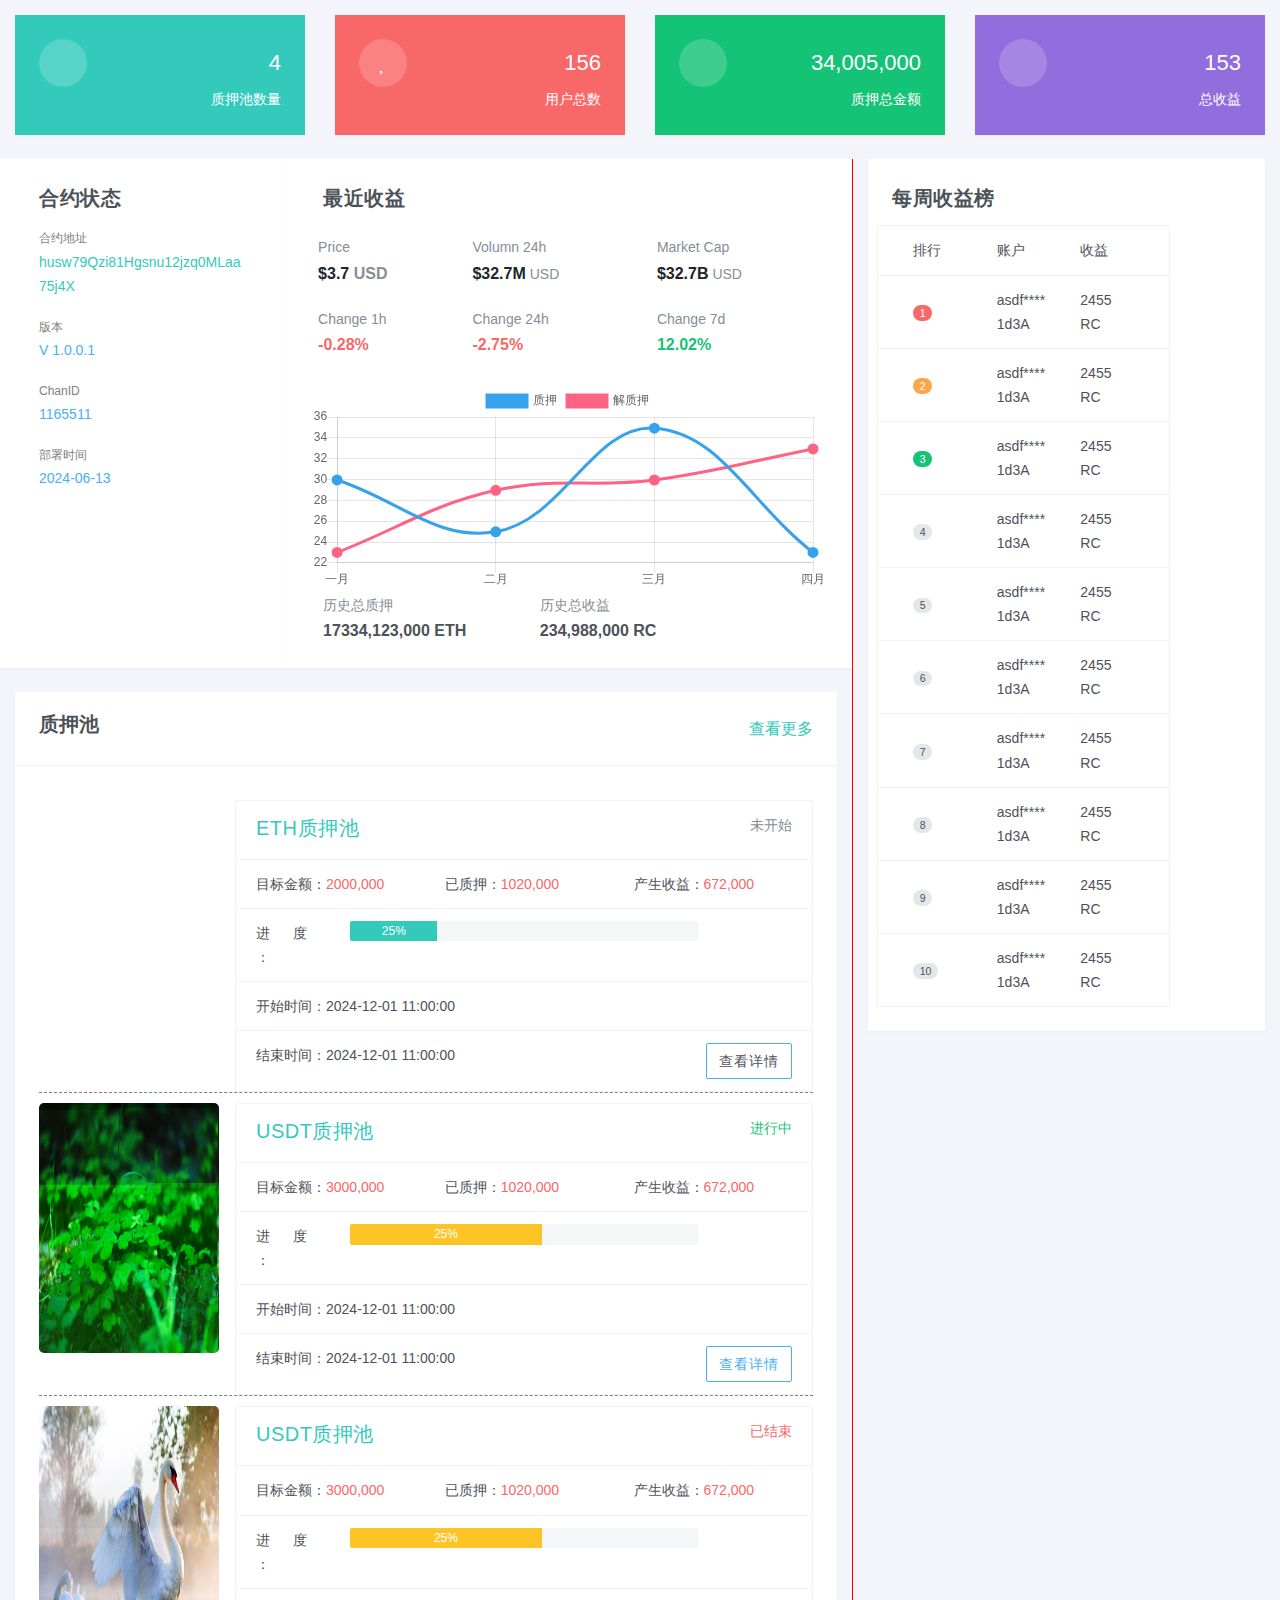
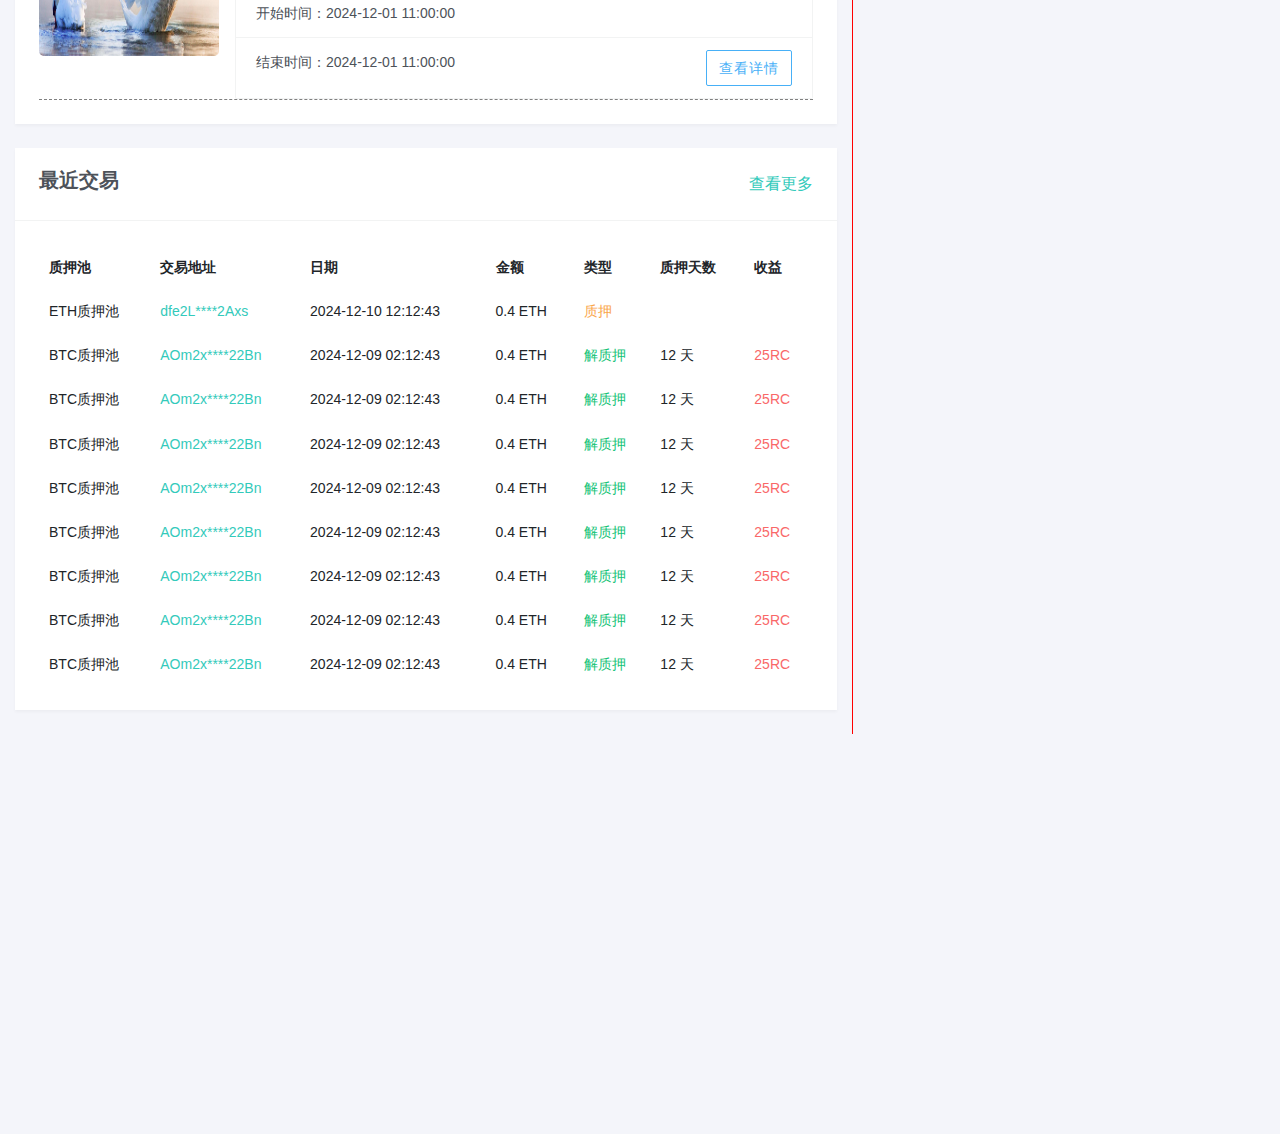
==== commit 66e60a97: "1216" ====
--- a/web/html/home/home_index.html
+++ b/web/html/home/home_index.html
@@ -23,8 +23,6 @@
     .row_right {
       position: fixed;
       right: 0;
-      background: green;
-      width: 100%;
       height: auto;
     }
   </style>
@@ -39,24 +37,24 @@
 
     var scrollFlag = false
     var topInstance = $('#right_top').offset().top
-    $(window).scroll(function () {
-      //$(document).scrollTop() 获取垂直滚动的距离
-      //$(document).scrollLeft() 这是获取水平滚动条的距离
-      if ($(document).scrollTop() <= 0) {
-        console.info("滚动到顶部")
-        $('.row_right').css("top", topInstance)
-        $('#right_top').addClass("row_right")
-        scrollFlag = false
-      }
-
-      console.info("scrollTop: " + $(document).scrollTop() + "document height: " + $(document).height() + "; window.height: " + $(window).height())
-      if (($(document).scrollTop() / $(document).height()) > 0.1 && !scrollFlag) {
-        console.info("超过0.1： " + topInstance)
-        $('.row_right').css("top", "-160px")
-        $('#right_top').addClass("row_right")
-      }
-
-    });
+    // $(window).scroll(function () {
+    //   //$(document).scrollTop() 获取垂直滚动的距离
+    //   //$(document).scrollLeft() 这是获取水平滚动条的距离
+    //   if ($(document).scrollTop() <= 0) {
+    //     console.info("滚动到顶部")
+    //     $('.row_right').css("top", topInstance)
+    //     $('#right_top').addClass("row_right")
+    //     scrollFlag = false
+    //   }
+
+    //   console.info("scrollTop: " + $(document).scrollTop() + "document height: " + $(document).height() + "; window.height: " + $(window).height())
+    //   if (($(document).scrollTop() / $(document).height()) > 0.1 && !scrollFlag) {
+    //     console.info("超过0.1： " + topInstance)
+    //     $('.row_right').css("top", "-160px")
+    //     $('#right_top').addClass("row_right")
+    //   }
+
+    // });
 
     initChats()
   })
@@ -152,612 +150,593 @@
     </div>
 
     <div class="row">
-      <div class="col-3">
-        <div class="card">
+      <div class="col-8" style="border-right: 1px solid red;">
+         <div class="row">
+          <div class="card col-4">
+            <div class="card-body">
+              <h5 class="card-title">
+                <strong>合约状态</strong>
+              </h5>
+  
+              <p>
+                <span style="font-size: 12px; color: gray;">
+                  合约地址
+                </span>
+                </br>
+                <span style="font-size: 14px; color: black;">
+                  <a href="#!">husw79Qzi81Hgsnu12jzq0MLaa75j4X</a>
+                </span>
+              </p>
+              <p>
+                <span style="font-size: 12px; color: gray;">
+                  版本
+                </span>
+                </br>
+                <span style="font-size: 14px; color: black;" class="text-info">
+                  V 1.0.0.1
+                </span>
+              </p>
+  
+              <p>
+                <span style="font-size: 12px; color: gray;">
+                  ChanID
+                </span>
+                </br>
+                <span style="font-size: 14px; color: black;" class="text-info">
+                  1165511
+                </span>
+              </p>
+              <p>
+                <span style="font-size: 12px; color: gray;">
+                  部署时间
+                </span>
+                </br>
+                <span style="font-size: 14px; color: black;" class="text-info">
+                  2024-06-13
+                </span>
+              </p>
+            </div>
+          </div>
+          <div class="card col-8">
+            <div class="card-body">
+              <h5 class="card-title">
+                <strong>最近收益</strong>
+              </h5>
+              <div class="row">
+                <table class="table table-borderless table-hover">
+                  <tbody>
+                    <tr>
+                      <td>
+                        <span class="text-gray">Price</span>
+                        </br>
+                        <span class="text-black" style="font-size: 16px;"><strong>$3.7</strong</span> <span
+                              class="text-gray">USD</span>
+                      </td>
+                      </td>
+                      <td>
+                        <span class="text-gray">Volumn 24h</span>
+                        </br>
+                        <span class="text-black" style="font-size: 16px;"><strong>$32.7M</strong></span> <span
+                          class="text-gray">USD</span>
+                      </td>
+                      <td>
+                        <span class="text-gray">Market Cap</span>
+                        </br>
+                        <span class="text-black" style="font-size: 16px;"><strong>$32.7B</strong></span> <span
+                          class="text-gray">USD</span>
+  
+                      </td>
+                    </tr>
+                    <tr>
+                      <td>
+                        <span class="text-gray">Change 1h</span>
+                        </br>
+                        <span class="text-danger" style="font-size: 16px;"><strong>-0.28%</strong></span><i
+                          class="mdi mdi-arrow-down text-danger"></i>
+                      </td>
+                      <td>
+                        <span class="text-gray">Change 24h</span>
+                        </br>
+                        <span class="text-danger" style="font-size: 16px;"><strong>-2.75%</strong></span><i
+                          class="mdi mdi-arrow-down text-danger"></i>
+                      </td>
+                      <td>
+                        <span class="text-gray">Change 7d</span>
+                        </br>
+                        <span class="text-success" style="font-size: 16px;"><strong>12.02%</strong></span><i
+                          class="mdi mdi-arrow-up text-success"></i>
+                      </td>
+                    </tr>
+                  </tbody>
+  
+                </table>
+              </div>
+              <div class="row row-5">
+                <canvas id="chart-line-4" width="100%" height="40%"></canvas>
+              </div>
+              <div class="row row-2">
+                <div class="col-5">
+                  <span class="text-gray">历史总质押</span>
+                  </br>
+                  <span class="text-black" style="font-size: 16px;"><strong>17334,123,000 ETH</strong></span>
+                </div>
+                <div class="col-5">
+  
+                  <span class="text-gray">历史总收益</span>
+                  </br>
+                  <span class="text-black" style="font-size: 16px;"><strong>234,988,000 RC</strong></span>
+                </div>
+  
+              </div>
+            </div>
+          </div>
+   
+         </div>
+         <div class="row">
+          <div class="col-12">
+            <div class="card">
+              <header class="card-header">
+                <div class="card-title">
+                  <label style="font-size: 20px; margin-left: 0px;">
+                    <strong>质押池</strong>
+                  </label>
+                </div>
+                <div class="card-title">
+                  <a style=" margin-left: 0px;" href="../pool/pool_index.html">
+                    <span class="text-primary">查看更多</span>
+                  </a>
+                </div>
+              </header>
+    
+              <div class="card-body">
+                <ul class="list-unstyled">
+                  <li class="media">
+                    <img class="mr-3" data-src="holder.js/180x250" alt="180x250" src="../../asserts/images/login-bg-1.jpg"
+                      data-holder-rendered="true" style="width: 180px; height: 250px; border-radius: 5px;">
+                    <div class="media-body">
+                      <ul class="list-group">
+                        <li class="list-group-item">
+                          <div class="row">
+                            <div class="col-6">
+                              <h5 class="mt-0 mb-1"><a href="!#">ETH质押池</a></h5>
+                            </div>
+                            <div class="col-6" style="text-align: right;">
+                              <span class="text-gray">未开始</span>
+                            </div>
+                          </div>
+                        </li>
+    
+                        <li class="list-group-item">
+                          <div class="row">
+                            <div class="col-4">
+                              目标金额：<span class="text-danger">2000,000</span>
+                            </div>
+                            <div class="col-4">
+                              已质押：<span class="text-danger">1020,000</span>
+                            </div>
+                            <div class="col-4">
+                              产生收益：<span class="text-danger">672,000</span>
+                            </div>
+                          </div>
+                        </li>
+                        <li class="list-group-item">
+                          <div class="row">
+                            <div class="col-2">
+                              进&nbsp;&nbsp;&nbsp;&nbsp;&nbsp;&nbsp;度：
+                            </div>
+                            <div class="col-8" style="text-align: left;">
+                              <div class="progress" style="height: auto;">
+                                <div class="progress-bar" role="progressbar" style="width: 25%;" aria-valuenow="25"
+                                  aria-valuemin="0" aria-valuemax="100">25%</div>
+                              </div>
+                            </div>
+                            <div class="col-3">
+    
+                            </div>
+                          </div>
+                        </li>
+                        <li class="list-group-item">开始时间：2024-12-01 11:00:00 </li>
+                        <li class="list-group-item">
+                          <div class="row">
+                            <div class="col-6">
+                              结束时间：2024-12-01 11:00:00
+                            </div>
+                            <div class="col-6" style="text-align: right;">
+                              <a class="btn  btn-outline-info">查看详情</a>
+                            </div>
+                          </div>
+                        </li>
+    
+                      </ul>
+                    </div>
+                  </li>
+    
+                  <li class="media">
+                    <img class="mr-3" data-src="holder.js/180x250" alt="180x250" src="../../asserts/images/login-bg-2.jpg"
+                      data-holder-rendered="true" style="width: 180px; height: 250px; border-radius: 5px;">
+                    <div class="media-body">
+                      <ul class="list-group">
+                        <li class="list-group-item">
+                          <div class="row">
+                            <div class="col-6">
+                              <h5 class="mt-0 mb-1"><a href="!#">USDT质押池</a></h5>
+                            </div>
+                            <div class="col-6" style="text-align: right;">
+                              <span class="text-success">进行中</span>
+                            </div>
+                          </div>
+                        </li>
+    
+                        <li class="list-group-item">
+                          <div class="row">
+                            <div class="col-4">
+                              目标金额：<span class="text-danger">3000,000</span>
+                            </div>
+                            <div class="col-4">
+                              已质押：<span class="text-danger">1020,000</span>
+                            </div>
+                            <div class="col-4">
+                              产生收益：<span class="text-danger">672,000</span>
+                            </div>
+                          </div>
+                        </li>
+                        <li class="list-group-item">
+                          <div class="row">
+                            <div class="col-2">
+                              进&nbsp;&nbsp;&nbsp;&nbsp;&nbsp;&nbsp;度：
+                            </div>
+                            <div class="col-8" style="text-align: left;">
+                              <div class="progress" style="height: auto;">
+                                <div class="progress-bar bg-yellow" role="progressbar" style="width: 55%;"
+                                  aria-valuenow="25" aria-valuemin="0" aria-valuemax="100">25%</div>
+                              </div>
+                            </div>
+                            <div class="col-3">
+    
+                            </div>
+                          </div>
+                        </li>
+                        <li class="list-group-item">开始时间：2024-12-01 11:00:00 </li>
+                        <li class="list-group-item">
+                          <div class="row">
+                            <div class="col-6">
+                              结束时间：2024-12-01 11:00:00
+                            </div>
+                            <div class="col-6" style="text-align: right;">
+                              <a class="btn  btn-outline-info"  href="#!">查看详情</a>
+                            </div>
+                          </div>
+                        </li>
+    
+                      </ul>
+                    </div>
+                  </li>
+    
+                  <li class="media">
+                    <img class="mr-3" data-src="holder.js/180x250" alt="180x250" src="../../asserts/images/login-bg-3.jpg"
+                      data-holder-rendered="true" style="width: 180px; height: 250px; border-radius: 5px;">
+                    <div class="media-body">
+                      <ul class="list-group">
+                        <li class="list-group-item">
+                          <div class="row">
+                            <div class="col-6">
+                              <h5 class="mt-0 mb-1"><a href="!#">USDT质押池</a></h5>
+                            </div>
+                            <div class="col-6" style="text-align: right;">
+                              <span class="text-danger">已结束</span>
+                            </div>
+                          </div>
+                        </li>
+    
+                        <li class="list-group-item">
+                          <div class="row">
+                            <div class="col-4">
+                              目标金额：<span class="text-danger">3000,000</span>
+                            </div>
+                            <div class="col-4">
+                              已质押：<span class="text-danger">1020,000</span>
+                            </div>
+                            <div class="col-4">
+                              产生收益：<span class="text-danger">672,000</span>
+                            </div>
+                          </div>
+                        </li>
+                        <li class="list-group-item">
+                          <div class="row">
+                            <div class="col-2 w-80">
+                              进&nbsp;&nbsp;&nbsp;&nbsp;&nbsp;&nbsp;度：
+                            </div>
+                            <div class="col-8" style="text-align: left;">
+                              <div class="progress" style="height: auto;">
+                                <div class="progress-bar bg-yellow" role="progressbar" style="width: 55%;"
+                                  aria-valuenow="25" aria-valuemin="0" aria-valuemax="100">25%</div>
+                              </div>
+                            </div>
+                            <div class="col-2">
+    
+                            </div>
+                          </div>
+                        </li>
+                        <li class="list-group-item">开始时间：2024-12-01 11:00:00 </li>
+                        <li class="list-group-item">
+                          <div class="row">
+                            <div class="col-6">
+                              结束时间：2024-12-01 11:00:00
+                            </div>
+                            <div class="col-6" style="text-align: right;">
+                              <a class="btn  btn-outline-info"  href="#!">查看详情</a>
+                            </div>
+                          </div>
+                        </li>
+                      </ul>
+                    </div>
+                  </li>
+                </ul>
+    
+              </div>
+    
+            </div>
+          </div>
+          
+         </div>
+         <div class="row">
+          <div class="col-12">
+            <div class="card">
+              <header class="card-header">
+                <div class="card-title">
+                  <label style="font-size: 20px; margin-left: 0px;">
+                    <strong>最近交易</strong>
+                  </label>
+                </div>
+                <div class="card-title">
+                  <a style="margin-left:0px;" href="#!">
+                    <span class="text-primary">查看更多</span>
+                  </a>
+                </div>
+              </header>
+    
+              <div class="card-body">
+                
+                <table class="table table-borderless table-hover">
+                  <thead>
+                    <tr>
+                      <th>质押池</th>
+                      <th>交易地址</th>
+                      <th>日期</th>
+                      <th>金额</th>
+                      <th>类型</th>
+                      <th>质押天数</th>
+                      <th>收益</th>
+                    </tr>
+                  </thead>
+                  <tbody>
+                    <tr>
+                      <td>ETH质押池</td>
+                      <td><a href="#!">dfe2L****2Axs</a></td>
+                      <td>2024-12-10 12:12:43</td>
+                      <td>0.4 ETH</td>
+                      <td><span class="text-warning">质押</span></td>
+                      <td></td>
+                      <td><span class="text-danger"></span></td>
+                    </tr>
+                    <tr>
+                      <td>BTC质押池</td>
+                      <td><a href="#!">AOm2x****22Bn</a></td>
+                      <td>2024-12-09 02:12:43</td>
+                      <td>0.4 ETH</td>
+                      <td><span class="text-success">解质押</span></td>
+                      <td>12 天</td>
+                      <td><span class="text-danger">25RC</span></td>
+                    </tr>
+                    <tr>
+                      <td>BTC质押池</td>
+                      <td><a href="#!">AOm2x****22Bn</a></td>
+                      <td>2024-12-09 02:12:43</td>
+                      <td>0.4 ETH</td>
+                      <td><span class="text-success">解质押</span></td>
+                      <td>12 天</td>
+                      <td><span class="text-danger">25RC</span></td>
+                    </tr>
+                    <tr>
+                      <td>BTC质押池</td>
+                      <td><a href="#!">AOm2x****22Bn</a></td>
+                      <td>2024-12-09 02:12:43</td>
+                      <td>0.4 ETH</td>
+                      <td><span class="text-success">解质押</span></td>
+                      <td>12 天</td>
+                      <td><span class="text-danger">25RC</span></td>
+                    </tr>
+                    <tr>
+                      <td>BTC质押池</td>
+                      <td><a href="#!">AOm2x****22Bn</a></td>
+                      <td>2024-12-09 02:12:43</td>
+                      <td>0.4 ETH</td>
+                      <td><span class="text-success">解质押</span></td>
+                      <td>12 天</td>
+                      <td><span class="text-danger">25RC</span></td>
+                    </tr>
+                    <tr>
+                      <td>BTC质押池</td>
+                      <td><a href="#!">AOm2x****22Bn</a></td>
+                      <td>2024-12-09 02:12:43</td>
+                      <td>0.4 ETH</td>
+                      <td><span class="text-success">解质押</span></td>
+                      <td>12 天</td>
+                      <td><span class="text-danger">25RC</span></td>
+                    </tr>
+                    <tr>
+                      <td>BTC质押池</td>
+                      <td><a href="#!">AOm2x****22Bn</a></td>
+                      <td>2024-12-09 02:12:43</td>
+                      <td>0.4 ETH</td>
+                      <td><span class="text-success">解质押</span></td>
+                      <td>12 天</td>
+                      <td><span class="text-danger">25RC</span></td>
+                    </tr>
+                    <tr>
+                      <td>BTC质押池</td>
+                      <td><a href="#!">AOm2x****22Bn</a></td>
+                      <td>2024-12-09 02:12:43</td>
+                      <td>0.4 ETH</td>
+                      <td><span class="text-success">解质押</span></td>
+                      <td>12 天</td>
+                      <td><span class="text-danger">25RC</span></td>
+                    </tr>
+                    <tr>
+                      <td>BTC质押池</td>
+                      <td><a href="#!">AOm2x****22Bn</a></td>
+                      <td>2024-12-09 02:12:43</td>
+                      <td>0.4 ETH</td>
+                      <td><span class="text-success">解质押</span></td>
+                      <td>12 天</td>
+                      <td><span class="text-danger">25RC</span></td>
+                    </tr>
+                  </tbody>
+                </table>
+              </div>
+    
+            </div>
+          </div>
+         </div>
+      </div>
+
+      <div class="col-4">
+        <div class="card" id="right_top">
           <div class="card-body">
             <h5 class="card-title">
-              <strong>合约状态</strong>
+              <strong>每周收益榜</strong>
             </h5>
-
-            <p>
-              <span style="font-size: 12px; color: gray;">
-                合约地址
-              </span>
-              </br>
-              <span style="font-size: 14px; color: black;">
-                <a href="#!">husw79Qzi81Hgsnu12jzq0MLaa75j4X</a>
-              </span>
-            </p>
-            <p>
-              <span style="font-size: 12px; color: gray;">
-                版本
-              </span>
-              </br>
-              <span style="font-size: 14px; color: black;" class="text-info">
-                V 1.0.0.1
-              </span>
-            </p>
-
-            <p>
-              <span style="font-size: 12px; color: gray;">
-                ChanID
-              </span>
-              </br>
-              <span style="font-size: 14px; color: black;" class="text-info">
-                1165511
-              </span>
-            </p>
-            <p>
-              <span style="font-size: 12px; color: gray;">
-                部署时间
-              </span>
-              </br>
-              <span style="font-size: 14px; color: black;" class="text-info">
-                2024-06-13
-              </span>
-            </p>
-            <p>
-
-            </p>
-            <p>
-
-            </p>
-            <p>
-
-            </p>
-            <p>
-
-            </p>
-            <p>
-            </p>
+            <div class="row">
+              <ul class="list-group">
+                <li class="list-group-item d-flex justify-content-between align-items-top">
+                  <div class="col-4">
+                    <span>排行</span>
+                  </div>
+                  <div class="col-4">
+                    账户
+                  </div>
+                  <div class="col-4">
+                    收益
+                  </div>
+                </li>
+                <li class="list-group-item d-flex justify-content-between align-items-center">
+                  <div class="col-4">
+                    <span class="badge badge-danger badge-pill">1</span>
+                  </div>
+                  <div class="col-4">
+                    asdf****1d3A
+                  </div>
+                  <div class="col-4">
+                    2455 RC
+                  </div>
+                </li>
+                <li class="list-group-item d-flex justify-content-between align-items-center">
+                  <div class="col-4">
+                    <span class="badge badge-warning badge-pill">2</span>
+                  </div>
+                  <div class="col-4">
+                    asdf****1d3A
+                  </div>
+                  <div class="col-4">
+                    2455 RC
+                  </div>
+                </li>
+                <li class="list-group-item d-flex justify-content-between align-items-center">
+                  <div class="col-4">
+                    <span class="badge badge-success badge-pill">3</span>
+                  </div>
+                  <div class="col-4">
+                    asdf****1d3A
+                  </div>
+                  <div class="col-4">
+                    2455 RC
+                  </div>
+                </li>
+                <li class="list-group-item d-flex justify-content-between align-items-center">
+                  <div class="col-4">
+                    <span class="badge badge-secondary badge-pill">4</span>
+                  </div>
+                  <div class="col-4">
+                    asdf****1d3A
+                  </div>
+                  <div class="col-4">
+                    2455 RC
+                  </div>
+                </li>
+                <li class="list-group-item d-flex justify-content-between align-items-center">
+                  <div class="col-4">
+                    <span class="badge badge-secondary badge-pill">5</span>
+                  </div>
+                  <div class="col-4">
+                    asdf****1d3A
+                  </div>
+                  <div class="col-4">
+                    2455 RC
+                  </div>
+                </li>
+                <li class="list-group-item d-flex justify-content-between align-items-center">
+                  <div class="col-4">
+                    <span class="badge badge-secondary badge-pill">6</span>
+                  </div>
+                  <div class="col-4">
+                    asdf****1d3A
+                  </div>
+                  <div class="col-4">
+                    2455 RC
+                  </div>
+                </li>
+                <li class="list-group-item d-flex justify-content-between align-items-center">
+                  <div class="col-4">
+                    <span class="badge badge-secondary badge-pill">7</span>
+                  </div>
+                  <div class="col-4">
+                    asdf****1d3A
+                  </div>
+                  <div class="col-4">
+                    2455 RC
+                  </div>
+                </li>
+                <li class="list-group-item d-flex justify-content-between align-items-center">
+                  <div class="col-4">
+                    <span class="badge badge-secondary badge-pill">8</span>
+                  </div>
+                  <div class="col-4">
+                    asdf****1d3A
+                  </div>
+                  <div class="col-4">
+                    2455 RC
+                  </div>
+                </li>
+                <li class="list-group-item d-flex justify-content-between align-items-center">
+                  <div class="col-4">
+                    <span class="badge badge-secondary badge-pill">9</span>
+                  </div>
+                  <div class="col-4">
+                    asdf****1d3A
+                  </div>
+                  <div class="col-4">
+                    2455 RC
+                  </div>
+                </li>
+                <li class="list-group-item d-flex justify-content-between align-items-center">
+                  <div class="col-4">
+                    <span class="badge badge-secondary badge-pill">10</span>
+                  </div>
+                  <div class="col-4">
+                    asdf****1d3A
+                  </div>
+                  <div class="col-4">
+                    2455 RC
+                  </div>
+                </li>
+              </ul>
+            </div>
+           
           </div>
         </div>
       </div>
-      <div class="col-5">
-        <div class="card">
-          <div class="card-body">
-            <h5 class="card-title">
-              <strong>最近收益</strong>
-            </h5>
-            <div class="row row-5">
-              <table class="table table-borderless table-hover">
-                <tbody>
-                  <tr>
-                    <td>
-                      <span class="text-gray">Price</span>
-                      </br>
-                      <span class="text-black" style="font-size: 16px;"><strong>$3.7</strong</span> <span
-                            class="text-gray">USD</span>
-                    </td>
-                    </td>
-                    <td>
-                      <span class="text-gray">Volumn 24h</span>
-                      </br>
-                      <span class="text-black" style="font-size: 16px;"><strong>$32.7M</strong></span> <span
-                        class="text-gray">USD</span>
-                    </td>
-                    <td>
-                      <span class="text-gray">Market Cap</span>
-                      </br>
-                      <span class="text-black" style="font-size: 16px;"><strong>$32.7B</strong></span> <span
-                        class="text-gray">USD</span>
-
-                    </td>
-                  </tr>
-                  <tr>
-                    <td>
-                      <span class="text-gray">Change 1h</span>
-                      </br>
-                      <span class="text-danger" style="font-size: 16px;"><strong>-0.28%</strong></span><i
-                        class="mdi mdi-arrow-down text-danger"></i>
-                    </td>
-                    <td>
-                      <span class="text-gray">Change 24h</span>
-                      </br>
-                      <span class="text-danger" style="font-size: 16px;"><strong>-2.75%</strong></span><i
-                        class="mdi mdi-arrow-down text-danger"></i>
-                    </td>
-                    <td>
-                      <span class="text-gray">Change 7d</span>
-                      </br>
-                      <span class="text-success" style="font-size: 16px;"><strong>12.02%</strong></span><i
-                        class="mdi mdi-arrow-up text-success"></i>
-                    </td>
-                  </tr>
-                </tbody>
-
-              </table>
-            </div>
-            <div class="row row-5">
-              <canvas id="chart-line-4" width="100%" height="40%"></canvas>
-            </div>
-            <div class="row row-2">
-              <div class="col-5">
-                <span class="text-gray">历史总质押</span>
-                </br>
-                <span class="text-black" style="font-size: 16px;"><strong>17334,123,000 ETH</strong></span>
-              </div>
-              <div class="col-5">
-
-                <span class="text-gray">历史总收益</span>
-                </br>
-                <span class="text-black" style="font-size: 16px;"><strong>234,988,000 RC</strong></span>
-              </div>
-
-            </div>
-          </div>
-        </div>
-      </div>
-      <div class="col-md-4 col-4 bg-white row_right" id="right_top">
-
-        <div class="card-body">
-          <div class="card">
-            <header class="card-header">
-              <div class="card-title" style="text-align: center;">
-
-                <label style="font-size: 20px; margin-left: 0px;">
-                  <strong>每周收益榜</strong>
-                </label>
-              </div>
-              </hr>
-            </header>
-          </div>
-          <ul class="list-group">
-            <li class="list-group-item d-flex justify-content-between align-items-top">
-              <div class="col-4">
-                <span>排行</span>
-              </div>
-              <div class="col-4">
-                账户
-              </div>
-              <div class="col-4">
-                收益
-              </div>
-            </li>
-            <li class="list-group-item d-flex justify-content-between align-items-center">
-              <div class="col-4">
-                <span class="badge badge-danger badge-pill">1</span>
-              </div>
-              <div class="col-4">
-                asdf****1d3A
-              </div>
-              <div class="col-4">
-                2455 RC
-              </div>
-            </li>
-            <li class="list-group-item d-flex justify-content-between align-items-center">
-              <div class="col-4">
-                <span class="badge badge-warning badge-pill">2</span>
-              </div>
-              <div class="col-4">
-                asdf****1d3A
-              </div>
-              <div class="col-4">
-                2455 RC
-              </div>
-            </li>
-            <li class="list-group-item d-flex justify-content-between align-items-center">
-              <div class="col-4">
-                <span class="badge badge-success badge-pill">3</span>
-              </div>
-              <div class="col-4">
-                asdf****1d3A
-              </div>
-              <div class="col-4">
-                2455 RC
-              </div>
-            </li>
-            <li class="list-group-item d-flex justify-content-between align-items-center">
-              <div class="col-4">
-                <span class="badge badge-secondary badge-pill">4</span>
-              </div>
-              <div class="col-4">
-                asdf****1d3A
-              </div>
-              <div class="col-4">
-                2455 RC
-              </div>
-            </li>
-            <li class="list-group-item d-flex justify-content-between align-items-center">
-              <div class="col-4">
-                <span class="badge badge-secondary badge-pill">5</span>
-              </div>
-              <div class="col-4">
-                asdf****1d3A
-              </div>
-              <div class="col-4">
-                2455 RC
-              </div>
-            </li>
-            <li class="list-group-item d-flex justify-content-between align-items-center">
-              <div class="col-4">
-                <span class="badge badge-secondary badge-pill">6</span>
-              </div>
-              <div class="col-4">
-                asdf****1d3A
-              </div>
-              <div class="col-4">
-                2455 RC
-              </div>
-            </li>
-            <li class="list-group-item d-flex justify-content-between align-items-center">
-              <div class="col-4">
-                <span class="badge badge-secondary badge-pill">7</span>
-              </div>
-              <div class="col-4">
-                asdf****1d3A
-              </div>
-              <div class="col-4">
-                2455 RC
-              </div>
-            </li>
-            <li class="list-group-item d-flex justify-content-between align-items-center">
-              <div class="col-4">
-                <span class="badge badge-secondary badge-pill">8</span>
-              </div>
-              <div class="col-4">
-                asdf****1d3A
-              </div>
-              <div class="col-4">
-                2455 RC
-              </div>
-            </li>
-            <li class="list-group-item d-flex justify-content-between align-items-center">
-              <div class="col-4">
-                <span class="badge badge-secondary badge-pill">9</span>
-              </div>
-              <div class="col-4">
-                asdf****1d3A
-              </div>
-              <div class="col-4">
-                2455 RC
-              </div>
-            </li>
-            <li class="list-group-item d-flex justify-content-between align-items-center">
-              <div class="col-4">
-                <span class="badge badge-secondary badge-pill">10</span>
-              </div>
-              <div class="col-4">
-                asdf****1d3A
-              </div>
-              <div class="col-4">
-                2455 RC
-              </div>
-            </li>
-          </ul>
-        </div>
-      </div>
+
     </div>
-
-
-    <div class="row">
-      <div class="col-md-8 col-8">
-        <div class="card">
-          <header class="card-header">
-            <div class="card-title">
-              <label style="font-size: 20px; margin-left: 0px;">
-                <strong>质押池</strong>
-              </label>
-            </div>
-            <div class="card-title">
-              <a style=" margin-left: 0px;" href="../pool/pool_index.html">
-                <span class="text-primary">查看更多</span>
-              </a>
-            </div>
-          </header>
-
-          <div class="card-body">
-            <ul class="list-unstyled">
-              <li class="media">
-                <img class="mr-3" data-src="holder.js/180x250" alt="180x250" src="../../asserts/images/login-bg-1.jpg"
-                  data-holder-rendered="true" style="width: 180px; height: 250px; border-radius: 5px;">
-                <div class="media-body">
-                  <ul class="list-group">
-                    <li class="list-group-item">
-                      <div class="row">
-                        <div class="col-6">
-                          <h5 class="mt-0 mb-1"><a href="!#">ETH质押池</a></h5>
-                        </div>
-                        <div class="col-6" style="text-align: right;">
-                          <span class="text-gray">未开始</span>
-                        </div>
-                      </div>
-                    </li>
-
-                    <li class="list-group-item">
-                      <div class="row">
-                        <div class="col-4">
-                          目标金额：<span class="text-danger">2000,000</span>
-                        </div>
-                        <div class="col-4">
-                          已质押：<span class="text-danger">1020,000</span>
-                        </div>
-                        <div class="col-4">
-                          产生收益：<span class="text-danger">672,000</span>
-                        </div>
-                      </div>
-                    </li>
-                    <li class="list-group-item">
-                      <div class="row">
-                        <div class="col-2">
-                          进&nbsp;&nbsp;&nbsp;&nbsp;&nbsp;&nbsp;度：
-                        </div>
-                        <div class="col-8" style="text-align: left;">
-                          <div class="progress" style="height: auto;">
-                            <div class="progress-bar" role="progressbar" style="width: 25%;" aria-valuenow="25"
-                              aria-valuemin="0" aria-valuemax="100">25%</div>
-                          </div>
-                        </div>
-                        <div class="col-3">
-
-                        </div>
-                      </div>
-                    </li>
-                    <li class="list-group-item">开始时间：2024-12-01 11:00:00 </li>
-                    <li class="list-group-item">
-                      <div class="row">
-                        <div class="col-6">
-                          结束时间：2024-12-01 11:00:00
-                        </div>
-                        <div class="col-6" style="text-align: right;">
-                          <a class="btn  btn-outline-info">查看详情</a>
-                        </div>
-                      </div>
-                    </li>
-
-                  </ul>
-                </div>
-              </li>
-
-              <li class="media">
-                <img class="mr-3" data-src="holder.js/180x250" alt="180x250" src="../../asserts/images/login-bg-2.jpg"
-                  data-holder-rendered="true" style="width: 180px; height: 250px; border-radius: 5px;">
-                <div class="media-body">
-                  <ul class="list-group">
-                    <li class="list-group-item">
-                      <div class="row">
-                        <div class="col-6">
-                          <h5 class="mt-0 mb-1"><a href="!#">USDT质押池</a></h5>
-                        </div>
-                        <div class="col-6" style="text-align: right;">
-                          <span class="text-success">进行中</span>
-                        </div>
-                      </div>
-                    </li>
-
-                    <li class="list-group-item">
-                      <div class="row">
-                        <div class="col-4">
-                          目标金额：<span class="text-danger">3000,000</span>
-                        </div>
-                        <div class="col-4">
-                          已质押：<span class="text-danger">1020,000</span>
-                        </div>
-                        <div class="col-4">
-                          产生收益：<span class="text-danger">672,000</span>
-                        </div>
-                      </div>
-                    </li>
-                    <li class="list-group-item">
-                      <div class="row">
-                        <div class="col-2">
-                          进&nbsp;&nbsp;&nbsp;&nbsp;&nbsp;&nbsp;度：
-                        </div>
-                        <div class="col-8" style="text-align: left;">
-                          <div class="progress" style="height: auto;">
-                            <div class="progress-bar bg-yellow" role="progressbar" style="width: 55%;"
-                              aria-valuenow="25" aria-valuemin="0" aria-valuemax="100">25%</div>
-                          </div>
-                        </div>
-                        <div class="col-3">
-
-                        </div>
-                      </div>
-                    </li>
-                    <li class="list-group-item">开始时间：2024-12-01 11:00:00 </li>
-                    <li class="list-group-item">
-                      <div class="row">
-                        <div class="col-6">
-                          结束时间：2024-12-01 11:00:00
-                        </div>
-                        <div class="col-6" style="text-align: right;">
-                          <a class="btn  btn-outline-info"  href="#!">查看详情</a>
-                        </div>
-                      </div>
-                    </li>
-
-                  </ul>
-                </div>
-              </li>
-
-              <li class="media">
-                <img class="mr-3" data-src="holder.js/180x250" alt="180x250" src="../../asserts/images/login-bg-3.jpg"
-                  data-holder-rendered="true" style="width: 180px; height: 250px; border-radius: 5px;">
-                <div class="media-body">
-                  <ul class="list-group">
-                    <li class="list-group-item">
-                      <div class="row">
-                        <div class="col-6">
-                          <h5 class="mt-0 mb-1"><a href="!#">USDT质押池</a></h5>
-                        </div>
-                        <div class="col-6" style="text-align: right;">
-                          <span class="text-danger">已结束</span>
-                        </div>
-                      </div>
-                    </li>
-
-                    <li class="list-group-item">
-                      <div class="row">
-                        <div class="col-4">
-                          目标金额：<span class="text-danger">3000,000</span>
-                        </div>
-                        <div class="col-4">
-                          已质押：<span class="text-danger">1020,000</span>
-                        </div>
-                        <div class="col-4">
-                          产生收益：<span class="text-danger">672,000</span>
-                        </div>
-                      </div>
-                    </li>
-                    <li class="list-group-item">
-                      <div class="row">
-                        <div class="col-2 w-80">
-                          进&nbsp;&nbsp;&nbsp;&nbsp;&nbsp;&nbsp;度：
-                        </div>
-                        <div class="col-8" style="text-align: left;">
-                          <div class="progress" style="height: auto;">
-                            <div class="progress-bar bg-yellow" role="progressbar" style="width: 55%;"
-                              aria-valuenow="25" aria-valuemin="0" aria-valuemax="100">25%</div>
-                          </div>
-                        </div>
-                        <div class="col-2">
-
-                        </div>
-                      </div>
-                    </li>
-                    <li class="list-group-item">开始时间：2024-12-01 11:00:00 </li>
-                    <li class="list-group-item">
-                      <div class="row">
-                        <div class="col-6">
-                          结束时间：2024-12-01 11:00:00
-                        </div>
-                        <div class="col-6" style="text-align: right;">
-                          <a class="btn  btn-outline-info"  href="#!">查看详情</a>
-                        </div>
-                      </div>
-                    </li>
-                  </ul>
-                </div>
-              </li>
-            </ul>
-
-          </div>
-
-        </div>
-      </div>
-    </div>
-
-    <div class="row" style="margin-top: 10px;">
-      <div class="col-md-8 col-8">
-        <div class="card">
-          <header class="card-header">
-            <div class="card-title">
-              <label style="font-size: 20px; margin-left: 0px;">
-                <strong>最近交易</strong>
-              </label>
-            </div>
-            <div class="card-title">
-              <a style="margin-left:0px;" href="#!">
-                <span class="text-primary">查看更多</span>
-              </a>
-            </div>
-          </header>
-
-          <div class="card-body">
-            
-            <table class="table table-borderless table-hover">
-              <thead>
-                <tr>
-                  <th>质押池</th>
-                  <th>交易地址</th>
-                  <th>日期</th>
-                  <th>金额</th>
-                  <th>类型</th>
-                  <th>质押天数</th>
-                  <th>收益</th>
-                </tr>
-              </thead>
-              <tbody>
-                <tr>
-                  <td>ETH质押池</td>
-                  <td><a href="#!">dfe2L****2Axs</a></td>
-                  <td>2024-12-10 12:12:43</td>
-                  <td>0.4 ETH</td>
-                  <td><span class="text-warning">质押</span></td>
-                  <td></td>
-                  <td><span class="text-danger"></span></td>
-                </tr>
-                <tr>
-                  <td>BTC质押池</td>
-                  <td><a href="#!">AOm2x****22Bn</a></td>
-                  <td>2024-12-09 02:12:43</td>
-                  <td>0.4 ETH</td>
-                  <td><span class="text-success">解质押</span></td>
-                  <td>12 天</td>
-                  <td><span class="text-danger">25RC</span></td>
-                </tr>
-                <tr>
-                  <td>BTC质押池</td>
-                  <td><a href="#!">AOm2x****22Bn</a></td>
-                  <td>2024-12-09 02:12:43</td>
-                  <td>0.4 ETH</td>
-                  <td><span class="text-success">解质押</span></td>
-                  <td>12 天</td>
-                  <td><span class="text-danger">25RC</span></td>
-                </tr>
-                <tr>
-                  <td>BTC质押池</td>
-                  <td><a href="#!">AOm2x****22Bn</a></td>
-                  <td>2024-12-09 02:12:43</td>
-                  <td>0.4 ETH</td>
-                  <td><span class="text-success">解质押</span></td>
-                  <td>12 天</td>
-                  <td><span class="text-danger">25RC</span></td>
-                </tr>
-                <tr>
-                  <td>BTC质押池</td>
-                  <td><a href="#!">AOm2x****22Bn</a></td>
-                  <td>2024-12-09 02:12:43</td>
-                  <td>0.4 ETH</td>
-                  <td><span class="text-success">解质押</span></td>
-                  <td>12 天</td>
-                  <td><span class="text-danger">25RC</span></td>
-                </tr>
-                <tr>
-                  <td>BTC质押池</td>
-                  <td><a href="#!">AOm2x****22Bn</a></td>
-                  <td>2024-12-09 02:12:43</td>
-                  <td>0.4 ETH</td>
-                  <td><span class="text-success">解质押</span></td>
-                  <td>12 天</td>
-                  <td><span class="text-danger">25RC</span></td>
-                </tr>
-                <tr>
-                  <td>BTC质押池</td>
-                  <td><a href="#!">AOm2x****22Bn</a></td>
-                  <td>2024-12-09 02:12:43</td>
-                  <td>0.4 ETH</td>
-                  <td><span class="text-success">解质押</span></td>
-                  <td>12 天</td>
-                  <td><span class="text-danger">25RC</span></td>
-                </tr>
-                <tr>
-                  <td>BTC质押池</td>
-                  <td><a href="#!">AOm2x****22Bn</a></td>
-                  <td>2024-12-09 02:12:43</td>
-                  <td>0.4 ETH</td>
-                  <td><span class="text-success">解质押</span></td>
-                  <td>12 天</td>
-                  <td><span class="text-danger">25RC</span></td>
-                </tr>
-                <tr>
-                  <td>BTC质押池</td>
-                  <td><a href="#!">AOm2x****22Bn</a></td>
-                  <td>2024-12-09 02:12:43</td>
-                  <td>0.4 ETH</td>
-                  <td><span class="text-success">解质押</span></td>
-                  <td>12 天</td>
-                  <td><span class="text-danger">25RC</span></td>
-                </tr>
-              </tbody>
-            </table>
-          </div>
-
-        </div>
-      </div>
-
-    </div>
-
     <div class="row" style="height: 400px;">
 
     </div>
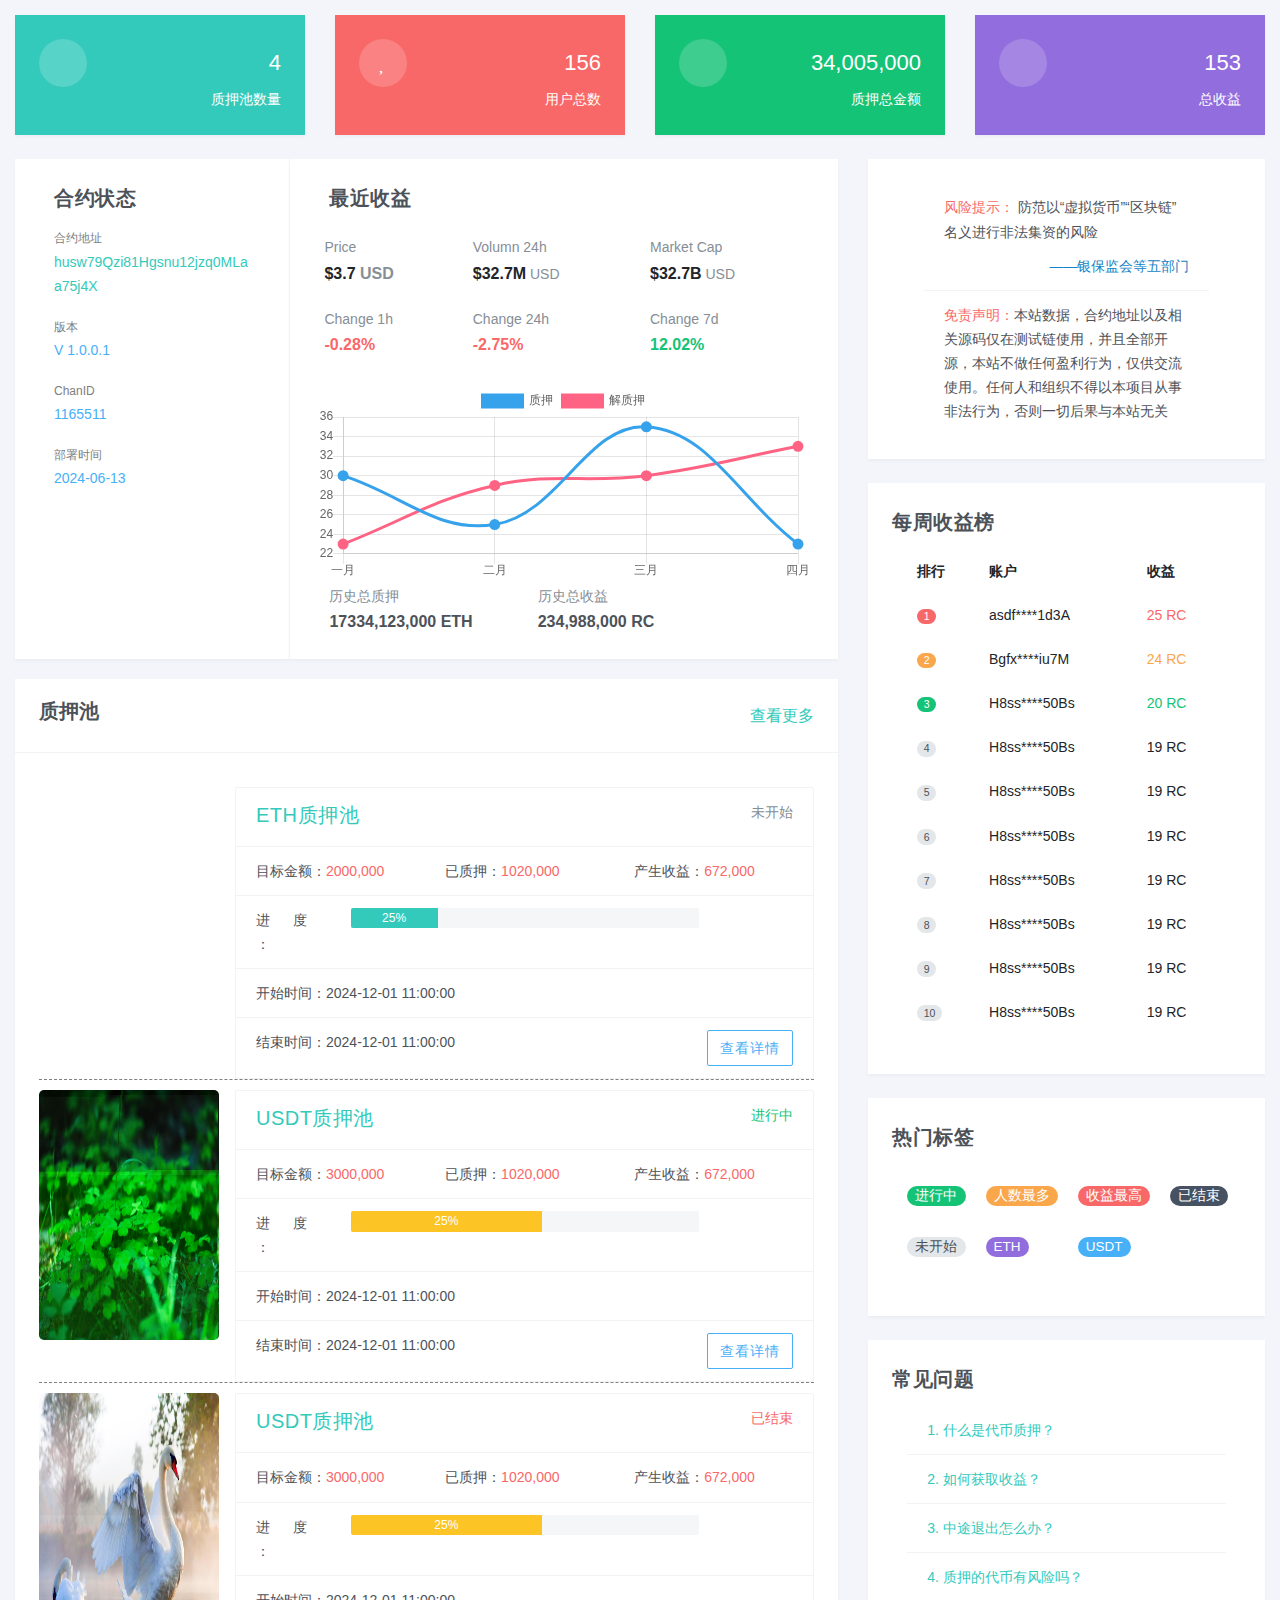
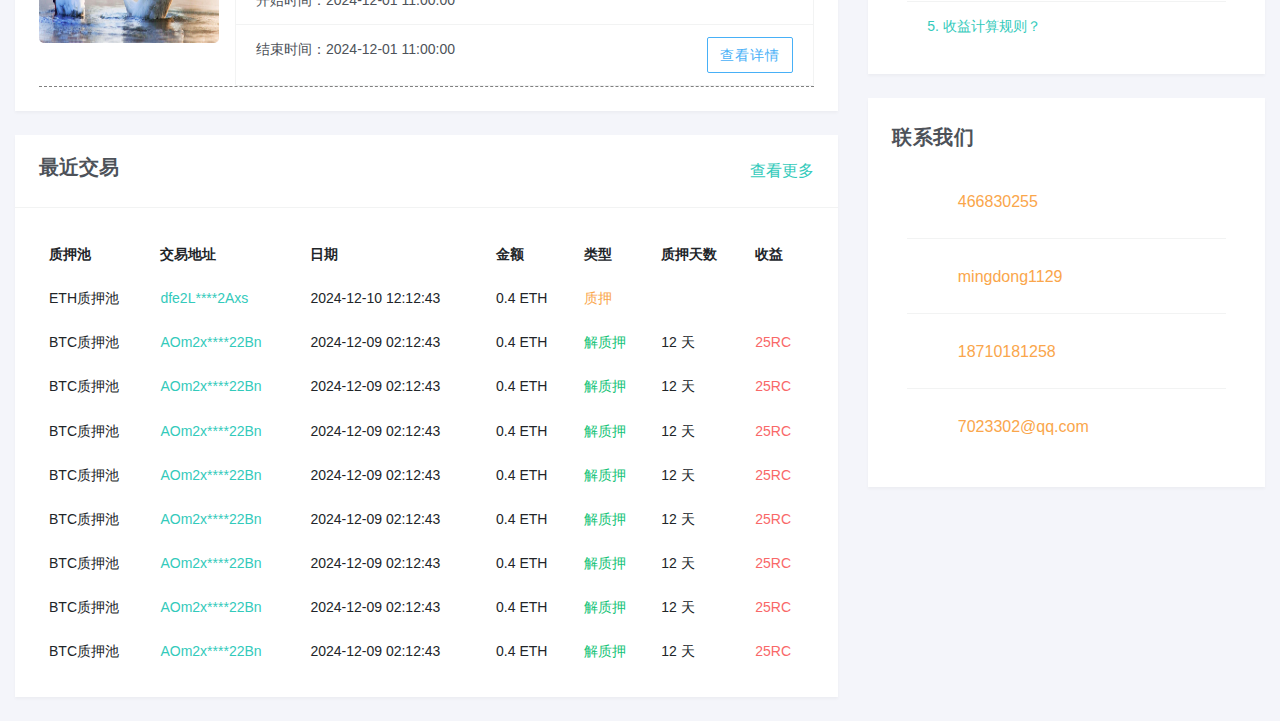
==== commit 06218b32: "aaa" ====
--- a/web/html/home/home_index.html
+++ b/web/html/home/home_index.html
@@ -4,7 +4,7 @@
 <head>
   <meta charset="utf-8">
   <meta name="viewport" content="width=device-width, initial-scale=1, maximum-scale=1, user-scalable=no" />
-  <title>可用的一些布局(数据统计篇) - 光年(Light Year Admin)后台管理系统模板</title>
+  <title>RCC代币质押 首页</title>
   <link rel="icon" href="favicon.ico" type="image/ico">
   <meta name="keywords" content="LightYear,光年,后台模板,后台管理系统,光年HTML模板">
   <meta name="description" content="LightYear是一个基于Bootstrap v3.3.7的后台管理系统的HTML模板。">
@@ -34,28 +34,6 @@
 <script type="text/javascript" src="../../asserts/js/main.min.js"></script>
 <script>
   $(function () {
-
-    var scrollFlag = false
-    var topInstance = $('#right_top').offset().top
-    // $(window).scroll(function () {
-    //   //$(document).scrollTop() 获取垂直滚动的距离
-    //   //$(document).scrollLeft() 这是获取水平滚动条的距离
-    //   if ($(document).scrollTop() <= 0) {
-    //     console.info("滚动到顶部")
-    //     $('.row_right').css("top", topInstance)
-    //     $('#right_top').addClass("row_right")
-    //     scrollFlag = false
-    //   }
-
-    //   console.info("scrollTop: " + $(document).scrollTop() + "document height: " + $(document).height() + "; window.height: " + $(window).height())
-    //   if (($(document).scrollTop() / $(document).height()) > 0.1 && !scrollFlag) {
-    //     console.info("超过0.1： " + topInstance)
-    //     $('.row_right').css("top", "-160px")
-    //     $('#right_top').addClass("row_right")
-    //   }
-
-    // });
-
     initChats()
   })
 
@@ -150,129 +128,132 @@
     </div>
 
     <div class="row">
-      <div class="col-8" style="border-right: 1px solid red;">
-         <div class="row">
-          <div class="card col-4">
-            <div class="card-body">
-              <h5 class="card-title">
-                <strong>合约状态</strong>
-              </h5>
-  
-              <p>
-                <span style="font-size: 12px; color: gray;">
-                  合约地址
-                </span>
-                </br>
-                <span style="font-size: 14px; color: black;">
-                  <a href="#!">husw79Qzi81Hgsnu12jzq0MLaa75j4X</a>
-                </span>
-              </p>
-              <p>
-                <span style="font-size: 12px; color: gray;">
-                  版本
-                </span>
-                </br>
-                <span style="font-size: 14px; color: black;" class="text-info">
-                  V 1.0.0.1
-                </span>
-              </p>
-  
-              <p>
-                <span style="font-size: 12px; color: gray;">
-                  ChanID
-                </span>
-                </br>
-                <span style="font-size: 14px; color: black;" class="text-info">
-                  1165511
-                </span>
-              </p>
-              <p>
-                <span style="font-size: 12px; color: gray;">
-                  部署时间
-                </span>
-                </br>
-                <span style="font-size: 14px; color: black;" class="text-info">
-                  2024-06-13
-                </span>
-              </p>
-            </div>
-          </div>
-          <div class="card col-8">
-            <div class="card-body">
-              <h5 class="card-title">
-                <strong>最近收益</strong>
-              </h5>
-              <div class="row">
-                <table class="table table-borderless table-hover">
-                  <tbody>
-                    <tr>
-                      <td>
-                        <span class="text-gray">Price</span>
-                        </br>
-                        <span class="text-black" style="font-size: 16px;"><strong>$3.7</strong</span> <span
+      <div class="col-8">
+        <div class="row">
+          <div class="col-12">
+            <div class="card-group">
+              <div class="card col-4">
+                <div class="card-body">
+                  <h5 class="card-title">
+                    <strong>合约状态</strong>
+                  </h5>
+      
+                  <p>
+                    <span style="font-size: 12px; color: gray;">
+                      合约地址
+                    </span>
+                    </br>
+                    <span style="font-size: 14px; color: black;">
+                      <a href="#!">husw79Qzi81Hgsnu12jzq0MLaa75j4X</a>
+                    </span>
+                  </p>
+                  <p>
+                    <span style="font-size: 12px; color: gray;">
+                      版本
+                    </span>
+                    </br>
+                    <span style="font-size: 14px; color: black;" class="text-info">
+                      V 1.0.0.1
+                    </span>
+                  </p>
+      
+                  <p>
+                    <span style="font-size: 12px; color: gray;">
+                      ChanID
+                    </span>
+                    </br>
+                    <span style="font-size: 14px; color: black;" class="text-info">
+                      1165511
+                    </span>
+                  </p>
+                  <p>
+                    <span style="font-size: 12px; color: gray;">
+                      部署时间
+                    </span>
+                    </br>
+                    <span style="font-size: 14px; color: black;" class="text-info">
+                      2024-06-13
+                    </span>
+                  </p>
+                </div>
+              </div>
+              <div class="card col-8">
+                <div class="card-body">
+                  <h5 class="card-title">
+                    <strong>最近收益</strong>
+                  </h5>
+                  <div class="row">
+                    <table class="table table-borderless table-hover">
+                      <tbody>
+                        <tr>
+                          <td>
+                            <span class="text-gray">Price</span>
+                            </br>
+                            <span class="text-black" style="font-size: 16px;"><strong>$3.7</strong</span> <span
+                                  class="text-gray">USD</span>
+                          </td>
+                          </td>
+                          <td>
+                            <span class="text-gray">Volumn 24h</span>
+                            </br>
+                            <span class="text-black" style="font-size: 16px;"><strong>$32.7M</strong></span> <span
                               class="text-gray">USD</span>
-                      </td>
-                      </td>
-                      <td>
-                        <span class="text-gray">Volumn 24h</span>
-                        </br>
-                        <span class="text-black" style="font-size: 16px;"><strong>$32.7M</strong></span> <span
-                          class="text-gray">USD</span>
-                      </td>
-                      <td>
-                        <span class="text-gray">Market Cap</span>
-                        </br>
-                        <span class="text-black" style="font-size: 16px;"><strong>$32.7B</strong></span> <span
-                          class="text-gray">USD</span>
-  
-                      </td>
-                    </tr>
-                    <tr>
-                      <td>
-                        <span class="text-gray">Change 1h</span>
-                        </br>
-                        <span class="text-danger" style="font-size: 16px;"><strong>-0.28%</strong></span><i
-                          class="mdi mdi-arrow-down text-danger"></i>
-                      </td>
-                      <td>
-                        <span class="text-gray">Change 24h</span>
-                        </br>
-                        <span class="text-danger" style="font-size: 16px;"><strong>-2.75%</strong></span><i
-                          class="mdi mdi-arrow-down text-danger"></i>
-                      </td>
-                      <td>
-                        <span class="text-gray">Change 7d</span>
-                        </br>
-                        <span class="text-success" style="font-size: 16px;"><strong>12.02%</strong></span><i
-                          class="mdi mdi-arrow-up text-success"></i>
-                      </td>
-                    </tr>
-                  </tbody>
-  
-                </table>
+                          </td>
+                          <td>
+                            <span class="text-gray">Market Cap</span>
+                            </br>
+                            <span class="text-black" style="font-size: 16px;"><strong>$32.7B</strong></span> <span
+                              class="text-gray">USD</span>
+      
+                          </td>
+                        </tr>
+                        <tr>
+                          <td>
+                            <span class="text-gray">Change 1h</span>
+                            </br>
+                            <span class="text-danger" style="font-size: 16px;"><strong>-0.28%</strong></span><i
+                              class="mdi mdi-arrow-down text-danger"></i>
+                          </td>
+                          <td>
+                            <span class="text-gray">Change 24h</span>
+                            </br>
+                            <span class="text-danger" style="font-size: 16px;"><strong>-2.75%</strong></span><i
+                              class="mdi mdi-arrow-down text-danger"></i>
+                          </td>
+                          <td>
+                            <span class="text-gray">Change 7d</span>
+                            </br>
+                            <span class="text-success" style="font-size: 16px;"><strong>12.02%</strong></span><i
+                              class="mdi mdi-arrow-up text-success"></i>
+                          </td>
+                        </tr>
+                      </tbody>
+      
+                    </table>
+                  </div>
+                  <div class="row row-5">
+                    <canvas id="chart-line-4" width="100%" height="40%"></canvas>
+                  </div>
+                  <div class="row row-2">
+                    <div class="col-5">
+                      <span class="text-gray">历史总质押</span>
+                      </br>
+                      <span class="text-black" style="font-size: 16px;"><strong>17334,123,000 ETH</strong></span>
+                    </div>
+                    <div class="col-5">
+      
+                      <span class="text-gray">历史总收益</span>
+                      </br>
+                      <span class="text-black" style="font-size: 16px;"><strong>234,988,000 RC</strong></span>
+                    </div>
+      
+                  </div>
+                </div>
               </div>
-              <div class="row row-5">
-                <canvas id="chart-line-4" width="100%" height="40%"></canvas>
-              </div>
-              <div class="row row-2">
-                <div class="col-5">
-                  <span class="text-gray">历史总质押</span>
-                  </br>
-                  <span class="text-black" style="font-size: 16px;"><strong>17334,123,000 ETH</strong></span>
-                </div>
-                <div class="col-5">
-  
-                  <span class="text-gray">历史总收益</span>
-                  </br>
-                  <span class="text-black" style="font-size: 16px;"><strong>234,988,000 RC</strong></span>
-                </div>
-  
-              </div>
-            </div>
-          </div>
-   
-         </div>
-         <div class="row">
+            </div>
+          </div>
+        </div>
+         <div class="row" style="margin-top: 20px;">
           <div class="col-12">
             <div class="card">
               <header class="card-header">
@@ -342,7 +323,7 @@
                               结束时间：2024-12-01 11:00:00
                             </div>
                             <div class="col-6" style="text-align: right;">
-                              <a class="btn  btn-outline-info">查看详情</a>
+                              <a class="btn  btn-outline-info" href="#!">查看详情</a>
                             </div>
                           </div>
                         </li>
@@ -601,144 +582,178 @@
       </div>
 
       <div class="col-4">
-        <div class="card" id="right_top">
+        <div class="card">
           <div class="card-body">
-            <h5 class="card-title">
+            <div class="row">
+              <div class="col-1"> 
+                <i class="mdi mdi-alert-outline mdi-48px text-warning"></i>
+              </div>
+              <div class="col-10"> 
+                <ul class="list-group list-group-flush">
+                  <li class="list-group-item">
+                    <span class="text-danger">风险提示： </span>防范以“虚拟货币”“区块链”名义进行非法集资的风险<span>
+                      <div style="float: right; margin-top: 10px;">
+                        <span style="color: #1383C6;"> <a href="#!"></a>——银保监会等五部门</span>
+                      </div>
+                  </li>
+                  <li class="list-group-item">
+                    <span class="text-danger">免责声明：</span>本站数据，合约地址以及相关源码仅在测试链使用，并且全部开源，本站不做任何盈利行为，仅供交流使用。任何人和组织不得以本项目从事非法行为，否则一切后果与本站无关
+                  </li>
+                </ul>
+              </div>
+            </div>
+          </div>
+        </div>
+
+        <div class="card">
+          <div class="card-body">
+            <h5 class="card-title" style="text-align: left;">
               <strong>每周收益榜</strong>
             </h5>
-            <div class="row">
-              <ul class="list-group">
-                <li class="list-group-item d-flex justify-content-between align-items-top">
-                  <div class="col-4">
-                    <span>排行</span>
-                  </div>
-                  <div class="col-4">
-                    账户
-                  </div>
-                  <div class="col-4">
-                    收益
-                  </div>
-                </li>
-                <li class="list-group-item d-flex justify-content-between align-items-center">
-                  <div class="col-4">
-                    <span class="badge badge-danger badge-pill">1</span>
-                  </div>
-                  <div class="col-4">
-                    asdf****1d3A
-                  </div>
-                  <div class="col-4">
-                    2455 RC
-                  </div>
-                </li>
-                <li class="list-group-item d-flex justify-content-between align-items-center">
-                  <div class="col-4">
-                    <span class="badge badge-warning badge-pill">2</span>
-                  </div>
-                  <div class="col-4">
-                    asdf****1d3A
-                  </div>
-                  <div class="col-4">
-                    2455 RC
-                  </div>
-                </li>
-                <li class="list-group-item d-flex justify-content-between align-items-center">
-                  <div class="col-4">
-                    <span class="badge badge-success badge-pill">3</span>
-                  </div>
-                  <div class="col-4">
-                    asdf****1d3A
-                  </div>
-                  <div class="col-4">
-                    2455 RC
-                  </div>
-                </li>
-                <li class="list-group-item d-flex justify-content-between align-items-center">
-                  <div class="col-4">
-                    <span class="badge badge-secondary badge-pill">4</span>
-                  </div>
-                  <div class="col-4">
-                    asdf****1d3A
-                  </div>
-                  <div class="col-4">
-                    2455 RC
-                  </div>
-                </li>
-                <li class="list-group-item d-flex justify-content-between align-items-center">
-                  <div class="col-4">
-                    <span class="badge badge-secondary badge-pill">5</span>
-                  </div>
-                  <div class="col-4">
-                    asdf****1d3A
-                  </div>
-                  <div class="col-4">
-                    2455 RC
-                  </div>
-                </li>
-                <li class="list-group-item d-flex justify-content-between align-items-center">
-                  <div class="col-4">
-                    <span class="badge badge-secondary badge-pill">6</span>
-                  </div>
-                  <div class="col-4">
-                    asdf****1d3A
-                  </div>
-                  <div class="col-4">
-                    2455 RC
-                  </div>
-                </li>
-                <li class="list-group-item d-flex justify-content-between align-items-center">
-                  <div class="col-4">
-                    <span class="badge badge-secondary badge-pill">7</span>
-                  </div>
-                  <div class="col-4">
-                    asdf****1d3A
-                  </div>
-                  <div class="col-4">
-                    2455 RC
-                  </div>
-                </li>
-                <li class="list-group-item d-flex justify-content-between align-items-center">
-                  <div class="col-4">
-                    <span class="badge badge-secondary badge-pill">8</span>
-                  </div>
-                  <div class="col-4">
-                    asdf****1d3A
-                  </div>
-                  <div class="col-4">
-                    2455 RC
-                  </div>
-                </li>
-                <li class="list-group-item d-flex justify-content-between align-items-center">
-                  <div class="col-4">
-                    <span class="badge badge-secondary badge-pill">9</span>
-                  </div>
-                  <div class="col-4">
-                    asdf****1d3A
-                  </div>
-                  <div class="col-4">
-                    2455 RC
-                  </div>
-                </li>
-                <li class="list-group-item d-flex justify-content-between align-items-center">
-                  <div class="col-4">
-                    <span class="badge badge-secondary badge-pill">10</span>
-                  </div>
-                  <div class="col-4">
-                    asdf****1d3A
-                  </div>
-                  <div class="col-4">
-                    2455 RC
-                  </div>
-                </li>
+            <div class="col" style="text-align: left;">
+              <table class="table table-borderless table-hover">
+                  <thead>
+                    <tr>
+                      <th>排行</th>
+                      <th>账户</th>
+                      <th>收益</th>
+                    </tr>
+                  </thead>
+                  <tbody>
+                    <tr>
+                      <td><span class="badge badge-danger badge-pill">1</span></td>
+                      <td>asdf****1d3A</td>
+                      <td><span class="text-danger">25 RC</span></td>
+                    </tr>
+                    <tr>
+                      <td><span class="badge badge-warning badge-pill">2</span></td>
+                      <td>Bgfx****iu7M</td>
+                      <td><span class="text-warning">24 RC</span></td>
+                    </tr>
+                    <tr>
+                      <td><span class="badge badge-success badge-pill">3</span></td>
+                      <td>H8ss****50Bs</td>
+                      <td><span class="text-success">20 RC</span></td>
+                    </tr>
+                    <tr>
+                      <td><span class="badge badge-secondary badge-pill">4</span></td>
+                      <td>H8ss****50Bs</td>
+                      <td>19 RC</td>
+                    </tr>
+                     <tr>
+                      <td><span class="badge badge-secondary badge-pill">5</span></td>
+                      <td>H8ss****50Bs</td>
+                      <td>19 RC</td>
+                    </tr>
+                     <tr>
+                      <td><span class="badge badge-secondary badge-pill">6</span></td>
+                      <td>H8ss****50Bs</td>
+                      <td>19 RC</td>
+                    </tr>
+                     <tr>
+                      <td><span class="badge badge-secondary badge-pill">7</span></td>
+                      <td>H8ss****50Bs</td>
+                      <td>19 RC</td>
+                    </tr>
+                     <tr>
+                      <td><span class="badge badge-secondary badge-pill">8</span></td>
+                      <td>H8ss****50Bs</td>
+                      <td>19 RC</td>
+                    </tr>
+                     <tr>
+                      <td><span class="badge badge-secondary badge-pill">9</span></td>
+                      <td>H8ss****50Bs</td>
+                      <td>19 RC</td>
+                    </tr>
+                     <tr>
+                      <td><span class="badge badge-secondary badge-pill">10</span></td>
+                      <td>H8ss****50Bs</td>
+                      <td>19 RC</td>
+                    </tr>
+                  </tbody>
+              </table>
+            </div>
+           
+          </div>
+        </div>
+
+        <div class="card">
+           <div class="card-body">
+            <h5 class="card-title" style="text-align: left;">
+              <strong>热门标签</strong>
+            </h5>
+            <div class="col w-80" style="text-align: left; font-size: 18px; padding: 5px;">
+              <table class="table table-borderless">
+                <tr>
+                  <td><a href="#!" class="badge badge-pill badge-success">进行中</a></td>
+                  <td><a href="#!" class="badge badge-pill badge-warning">人数最多</a></td>
+                  <td><a href="#!" class="badge badge-pill badge-danger">收益最高</a></td>
+                  <td><a href="#!" class="badge badge-pill badge-dark">已结束</a></td>
+                </tr>
+                <tr>
+                  <td><a href="#!" class="badge badge-pill badge-secondary">未开始</a></td>
+                  <td><a href="#!" class="badge badge-pill badge-purple">ETH</a></td>
+                  <td><a href="#!" class="badge badge-pill badge-info">USDT</a></td>
+                  <td></td>
+                </tr>
+              </table>
+            </div>
+           
+          </div>
+        </div>
+
+        <div class="card">
+          <div class="card-body">
+            <h5 class="card-title" style="text-align: left;">
+              <strong>常见问题</strong>
+            </h5>
+            <div class="col w-80" style="text-align: left; font-size: 14px;">
+              <ul class="list-group list-group-flush p-t-5">
+               <li class="list-group-item">
+                 <a href="#!"><span class="text-black">1. 什么是代币质押？</span></a>
+               </li>
+               <li class="list-group-item">
+                <a href="#!">2. 如何获取收益？</a>
+               </li>
+               <li class="list-group-item">
+                <a href="#!">3. 中途退出怎么办？</a>
+               </li>
+               <li class="list-group-item">
+                <a href="#!">4. 质押的代币有风险吗？</a>
+               </li>
+               <li class="list-group-item">
+                <a href="#!">5. 收益计算规则？</a>
+               </li>
               </ul>
             </div>
-           
-          </div>
-        </div>
+          </div>
+        </div>
+
+        <div class="card">
+          <div class="card-body">
+           <h5 class="card-title" style="text-align: left;">
+             <strong>联系我们</strong>
+           </h5>
+           <div class="col w-80" style="text-align: left; font-size: 16px;">
+             <ul class="list-group list-group-flush">
+              <li class="list-group-item">
+                <a href="#!"><span class="img-avatar img-avatar-48 bg-translucent text-warning"><i class="mdi mdi-qqchat fs-22"></i>&nbsp;&nbsp;&nbsp;466830255</span></a>
+              </li>
+              <li class="list-group-item">
+                <a href="#!"><span class="img-avatar img-avatar-48 bg-translucent text-warning"><i class="mdi mdi-wechat fs-22"></i>&nbsp;&nbsp;&nbsp;mingdong1129</span></a>
+              </li>
+              <li class="list-group-item">
+                <a href="#!"> <span class="img-avatar img-avatar-48 bg-translucent text-warning"><i class="mdi mdi-cellphone fs-22"></i>&nbsp;&nbsp;&nbsp;18710181258</span></a>
+              </li>
+              <li class="list-group-item">
+                <a href="#!"> <span class="img-avatar img-avatar-48 bg-translucent text-warning"><i class="mdi mdi-email-outline fs-22"></i>&nbsp;&nbsp;&nbsp;7023302@qq.com</span></a>
+              </li>
+             </ul>
+           </div>
+          
+         </div>
+       </div>
       </div>
-
-    </div>
-    <div class="row" style="height: 400px;">
-
     </div>
   </div>
 
